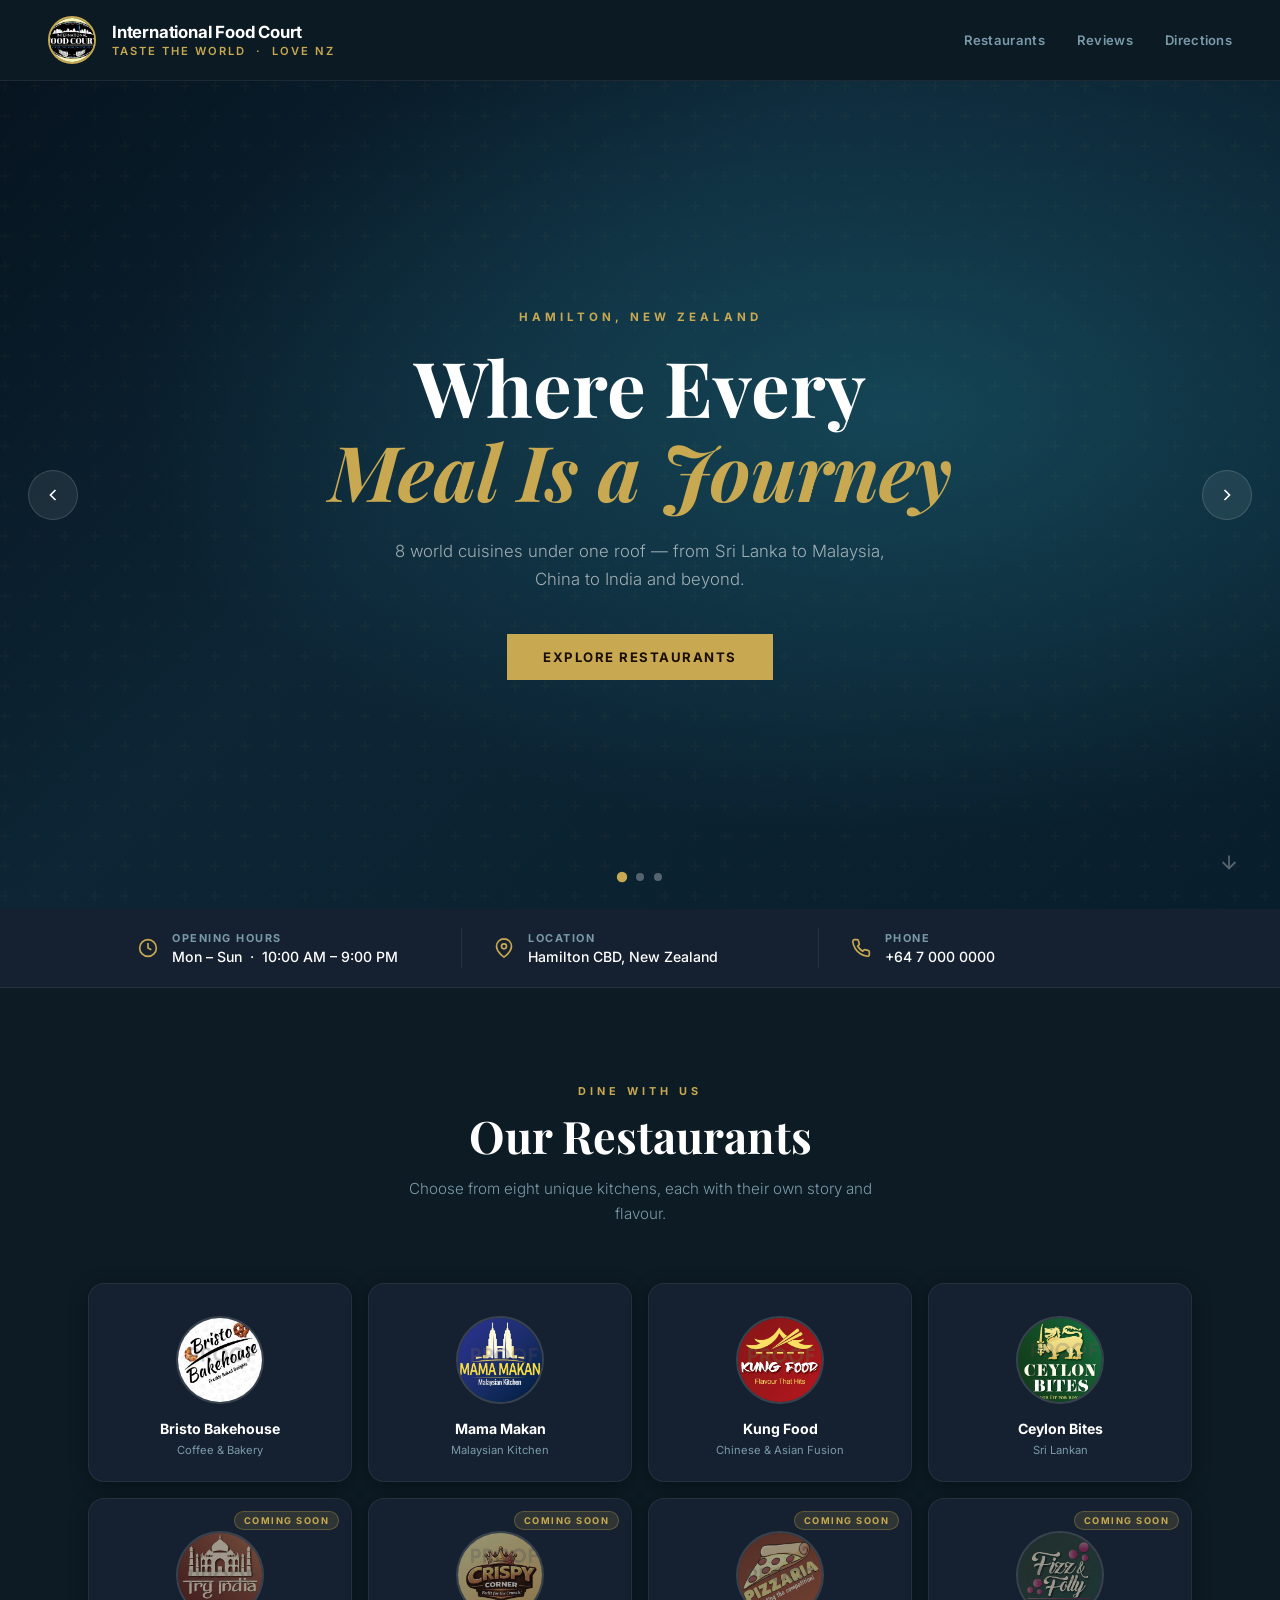
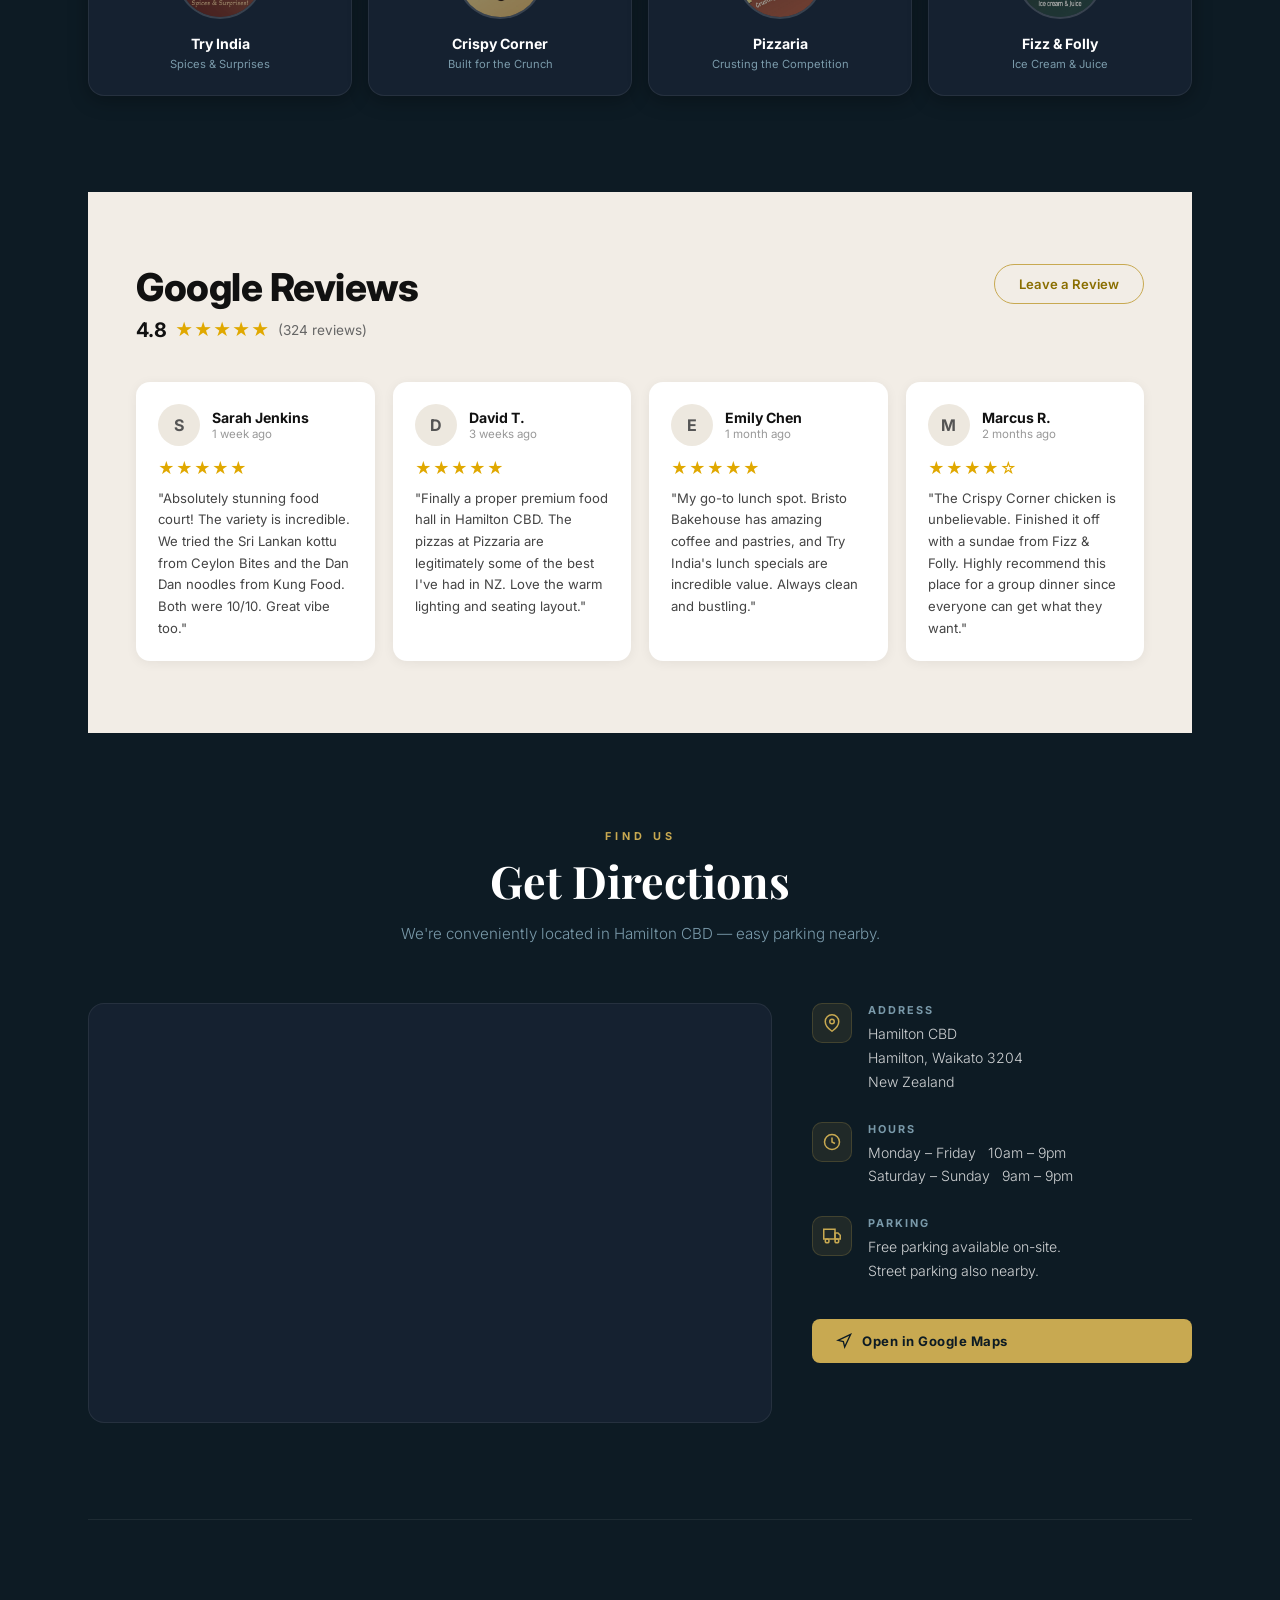
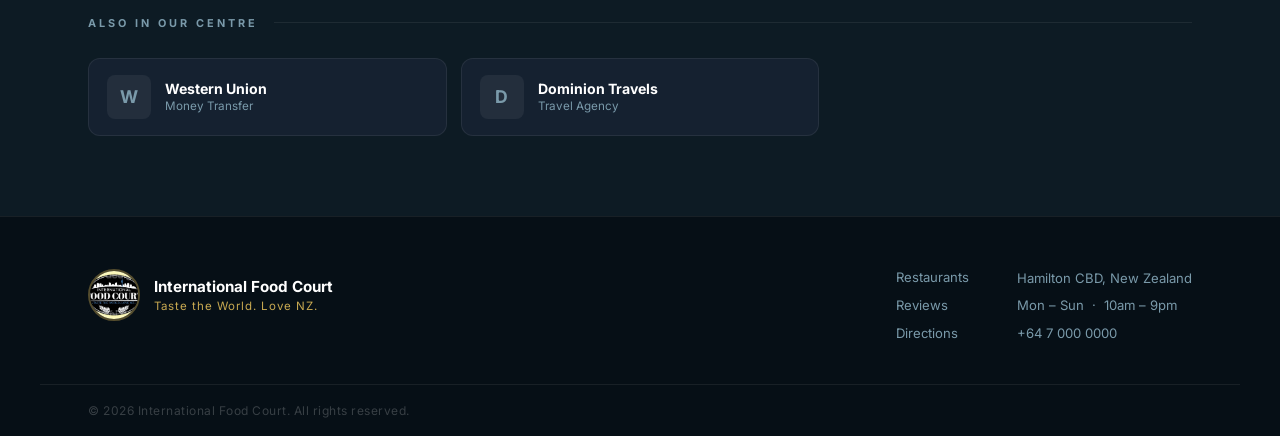
==== index.html @ 517e0e28 "Redesign reviews section to match reference screenshot Light cream background, large bold heading, 4" ====
<!DOCTYPE html>
<html lang="en">
<head>
  <meta charset="UTF-8" />
  <meta name="viewport" content="width=device-width, initial-scale=1.0" />
  <title>International Food Court — Taste the World. Love NZ.</title>
  <link rel="preconnect" href="https://fonts.googleapis.com">
  <link rel="preconnect" href="https://fonts.gstatic.com" crossorigin>
  <link href="https://fonts.googleapis.com/css2?family=Playfair+Display:ital,wght@0,500;0,700;1,500&family=Inter:wght@300;400;500;600;700&display=swap" rel="stylesheet">
  <link rel="stylesheet" href="css/styles.css" />
</head>
<body>

  <!-- ── STICKY NAV ── -->
  <header class="site-header" id="top">
    <div class="header-logo">
      <img src="images/logos/food-court-logo.jpeg" alt="International Food Court"
           onerror="this.style.display='none'">
    </div>
    <div class="header-text">
      <div class="header-title">International Food Court</div>
      <div class="header-tagline">Taste the World &nbsp;·&nbsp; Love NZ</div>
    </div>
    <nav class="header-nav">
      <a href="#restaurants">Restaurants</a>
      <a href="#reviews">Reviews</a>
      <a href="#directions">Directions</a>
    </nav>
  </header>

  <!-- ── HERO SLIDER ── -->
  <section class="hero-slider" id="hero">
    <div class="slides-track" id="slidesTrack">

      <div class="slide slide-1">
        <div class="slide-bg"></div>
        <div class="slide-content">
          <p class="slide-eyebrow">Hamilton, New Zealand</p>
          <h1 class="slide-title">Where Every<br><em>Meal Is a Journey</em></h1>
          <p class="slide-sub">8 world cuisines under one roof — from Sri Lanka to Malaysia, China to India and beyond.</p>
          <a href="#restaurants" class="slide-cta">Explore Restaurants</a>
        </div>
      </div>

      <div class="slide slide-2">
        <div class="slide-bg"></div>
        <div class="slide-content">
          <p class="slide-eyebrow">Freshly Made Daily</p>
          <h1 class="slide-title">Authentic Flavours,<br><em>Crafted with Love</em></h1>
          <p class="slide-sub">Our chefs bring generations of tradition to every dish, every single day.</p>
          <a href="#restaurants" class="slide-cta">See Our Menus</a>
        </div>
      </div>

      <div class="slide slide-3">
        <div class="slide-bg"></div>
        <div class="slide-content">
          <p class="slide-eyebrow">Open 7 Days</p>
          <h1 class="slide-title">Good Food,<br><em>Great Company</em></h1>
          <p class="slide-sub">The perfect spot for lunch, a quick bite, or a full family feast. Come as you are.</p>
          <a href="#directions" class="slide-cta">Find Us</a>
        </div>
      </div>

    </div>

    <!-- Slider Controls -->
    <button class="slider-btn prev" id="prevBtn" aria-label="Previous">
      <svg viewBox="0 0 24 24" fill="none" stroke="currentColor" stroke-width="2"><polyline points="15 18 9 12 15 6"/></svg>
    </button>
    <button class="slider-btn next" id="nextBtn" aria-label="Next">
      <svg viewBox="0 0 24 24" fill="none" stroke="currentColor" stroke-width="2"><polyline points="9 18 15 12 9 6"/></svg>
    </button>

    <!-- Dots -->
    <div class="slider-dots" id="sliderDots">
      <button class="dot active" data-index="0"></button>
      <button class="dot" data-index="1"></button>
      <button class="dot" data-index="2"></button>
    </div>

    <!-- Scroll hint -->
    <div class="hero-scroll-hint">
      <svg viewBox="0 0 24 24" fill="none" stroke="currentColor" stroke-width="2"><path d="M12 5v14M5 12l7 7 7-7"/></svg>
    </div>
  </section>

  <!-- ── INFO BAR ── -->
  <div class="info-bar">
    <div class="info-bar-inner">
      <div class="info-item">
        <svg viewBox="0 0 24 24" fill="none" stroke="currentColor" stroke-width="2"><circle cx="12" cy="12" r="10"/><polyline points="12 6 12 12 16 14"/></svg>
        <div>
          <div class="info-label">Opening Hours</div>
          <div class="info-value">Mon – Sun &nbsp;·&nbsp; 10:00 AM – 9:00 PM</div>
        </div>
      </div>
      <div class="info-divider"></div>
      <div class="info-item">
        <svg viewBox="0 0 24 24" fill="none" stroke="currentColor" stroke-width="2"><path d="M21 10c0 7-9 13-9 13s-9-6-9-13a9 9 0 0118 0z"/><circle cx="12" cy="10" r="3"/></svg>
        <div>
          <div class="info-label">Location</div>
          <div class="info-value">Hamilton CBD, New Zealand</div>
        </div>
      </div>
      <div class="info-divider"></div>
      <div class="info-item">
        <svg viewBox="0 0 24 24" fill="none" stroke="currentColor" stroke-width="2"><path d="M22 16.92v3a2 2 0 01-2.18 2 19.79 19.79 0 01-8.63-3.07 19.5 19.5 0 01-6-6A19.79 19.79 0 012.12 4.18 2 2 0 014.11 2h3a2 2 0 012 1.72c.127.96.361 1.903.7 2.81a2 2 0 01-.45 2.11L8.09 9.91a16 16 0 006 6l1.27-1.27a2 2 0 012.11-.45c.907.339 1.85.573 2.81.7A2 2 0 0122 16.92z"/></svg>
        <div>
          <div class="info-label">Phone</div>
          <div class="info-value">+64 7 000 0000</div>
        </div>
      </div>
    </div>
  </div>

  <!-- ── MAIN CONTENT ── -->
  <main class="main-content">

    <!-- Restaurants -->
    <section id="restaurants" class="section">
      <div class="section-header">
        <div class="section-eyebrow">Dine With Us</div>
        <h2 class="section-title">Our Restaurants</h2>
        <p class="section-sub">Choose from eight unique kitchens, each with their own story and flavour.</p>
      </div>

      <div class="shop-grid">

        <a class="shop-card" href="shops/bristo-bakehouse.html">
          <div class="shop-card-logo">
            <img src="images/logos/bristo-bakehouse.jpeg" alt=""
                 onerror="this.style.display='none';this.nextElementSibling.style.display='flex'">
            <span class="logo-fallback">B</span>
          </div>
          <div class="shop-card-info">
            <div class="shop-name">Bristo Bakehouse</div>
            <div class="shop-cuisine">Coffee &amp; Bakery</div>
          </div>
        </a>

        <a class="shop-card" href="shops/mama-makan.html">
          <div class="shop-card-logo">
            <img src="images/logos/mama-makan.jpeg" alt=""
                 onerror="this.style.display='none';this.nextElementSibling.style.display='flex'">
            <span class="logo-fallback">M</span>
          </div>
          <div class="shop-card-info">
            <div class="shop-name">Mama Makan</div>
            <div class="shop-cuisine">Malaysian Kitchen</div>
          </div>
        </a>

        <a class="shop-card" href="shops/kung-food.html">
          <div class="shop-card-logo">
            <img src="images/logos/kung-food.jpeg" alt=""
                 onerror="this.style.display='none';this.nextElementSibling.style.display='flex'">
            <span class="logo-fallback">K</span>
          </div>
          <div class="shop-card-info">
            <div class="shop-name">Kung Food</div>
            <div class="shop-cuisine">Chinese &amp; Asian Fusion</div>
          </div>
        </a>

        <a class="shop-card" href="shops/ceylon-bites.html">
          <div class="shop-card-logo">
            <img src="images/logos/ceylon-bites.jpeg" alt=""
                 onerror="this.style.display='none';this.nextElementSibling.style.display='flex'">
            <span class="logo-fallback">C</span>
          </div>
          <div class="shop-card-info">
            <div class="shop-name">Ceylon Bites</div>
            <div class="shop-cuisine">Sri Lankan</div>
          </div>
        </a>

        <a class="shop-card coming-soon" href="#">
          <span class="coming-tag">Coming Soon</span>
          <div class="shop-card-logo">
            <img src="images/logos/try-india.jpeg" alt=""
                 onerror="this.style.display='none';this.nextElementSibling.style.display='flex'">
            <span class="logo-fallback">T</span>
          </div>
          <div class="shop-card-info">
            <div class="shop-name">Try India</div>
            <div class="shop-cuisine">Spices &amp; Surprises</div>
          </div>
        </a>

        <a class="shop-card coming-soon" href="#">
          <span class="coming-tag">Coming Soon</span>
          <div class="shop-card-logo">
            <img src="images/logos/crispy-corner.jpeg" alt=""
                 onerror="this.style.display='none';this.nextElementSibling.style.display='flex'">
            <span class="logo-fallback">C</span>
          </div>
          <div class="shop-card-info">
            <div class="shop-name">Crispy Corner</div>
            <div class="shop-cuisine">Built for the Crunch</div>
          </div>
        </a>

        <a class="shop-card coming-soon" href="#">
          <span class="coming-tag">Coming Soon</span>
          <div class="shop-card-logo">
            <img src="images/logos/pizzaria.jpeg" alt=""
                 onerror="this.style.display='none';this.nextElementSibling.style.display='flex'">
            <span class="logo-fallback">P</span>
          </div>
          <div class="shop-card-info">
            <div class="shop-name">Pizzaria</div>
            <div class="shop-cuisine">Crusting the Competition</div>
          </div>
        </a>

        <a class="shop-card coming-soon" href="#">
          <span class="coming-tag">Coming Soon</span>
          <div class="shop-card-logo">
            <img src="images/logos/fizz-folly.jpeg" alt=""
                 onerror="this.style.display='none';this.nextElementSibling.style.display='flex'">
            <span class="logo-fallback">F</span>
          </div>
          <div class="shop-card-info">
            <div class="shop-name">Fizz &amp; Folly</div>
            <div class="shop-cuisine">Ice Cream &amp; Juice</div>
          </div>
        </a>

      </div>
    </section>

    <!-- ── GOOGLE REVIEWS ── -->
    <section id="reviews" class="reviews-section-wrap">
      <div class="reviews-inner">

        <!-- Top row: heading + button -->
        <div class="reviews-top-row">
          <div>
            <h2 class="reviews-heading">Google Reviews</h2>
            <div class="reviews-meta">
              <span class="reviews-score">4.8</span>
              <span class="reviews-stars">★★★★★</span>
              <span class="reviews-count">(324 reviews)</span>
            </div>
          </div>
          <a href="https://g.page/r/review" target="_blank" rel="noopener" class="leave-review-btn">Leave a Review</a>
        </div>

        <!-- Cards grid -->
        <div class="reviews-grid">

          <div class="review-card">
            <div class="review-card-top">
              <div class="review-avatar">S</div>
              <div class="review-person">
                <div class="review-author">Sarah Jenkins</div>
                <div class="review-date">1 week ago</div>
              </div>
            </div>
            <div class="review-stars-row">★★★★★</div>
            <p class="review-text">"Absolutely stunning food court! The variety is incredible. We tried the Sri Lankan kottu from Ceylon Bites and the Dan Dan noodles from Kung Food. Both were 10/10. Great vibe too."</p>
          </div>

          <div class="review-card">
            <div class="review-card-top">
              <div class="review-avatar">D</div>
              <div class="review-person">
                <div class="review-author">David T.</div>
                <div class="review-date">3 weeks ago</div>
              </div>
            </div>
            <div class="review-stars-row">★★★★★</div>
            <p class="review-text">"Finally a proper premium food hall in Hamilton CBD. The pizzas at Pizzaria are legitimately some of the best I've had in NZ. Love the warm lighting and seating layout."</p>
          </div>

          <div class="review-card">
            <div class="review-card-top">
              <div class="review-avatar">E</div>
              <div class="review-person">
                <div class="review-author">Emily Chen</div>
                <div class="review-date">1 month ago</div>
              </div>
            </div>
            <div class="review-stars-row">★★★★★</div>
            <p class="review-text">"My go-to lunch spot. Bristo Bakehouse has amazing coffee and pastries, and Try India's lunch specials are incredible value. Always clean and bustling."</p>
          </div>

          <div class="review-card">
            <div class="review-card-top">
              <div class="review-avatar">M</div>
              <div class="review-person">
                <div class="review-author">Marcus R.</div>
                <div class="review-date">2 months ago</div>
              </div>
            </div>
            <div class="review-stars-row">★★★★☆</div>
            <p class="review-text">"The Crispy Corner chicken is unbelievable. Finished it off with a sundae from Fizz &amp; Folly. Highly recommend this place for a group dinner since everyone can get what they want."</p>
          </div>

        </div>
      </div>
    </section>

    <!-- ── DIRECTIONS / MAP ── -->
    <section id="directions" class="section directions-section">
      <div class="section-header">
        <div class="section-eyebrow">Find Us</div>
        <h2 class="section-title">Get Directions</h2>
        <p class="section-sub">We're conveniently located in Hamilton CBD — easy parking nearby.</p>
      </div>

      <div class="directions-grid">
        <div class="map-embed">
          <iframe
            src="https://www.google.com/maps/embed?pb=!1m18!1m12!1m3!1d3151.835434509374!2d175.28037931531627!3d-37.78703297975727!2m3!1f0!2f0!3f0!3m2!1i1024!2i768!4f13.1!3m3!1m2!1s0x6d6d17a29e25c6ed%3A0x500ef6143a2b6b0!2sHamilton%20Central%2C%20Hamilton%2C%20New%20Zealand!5e0!3m2!1sen!2snz!4v1680000000000!5m2!1sen!2snz"
            width="100%" height="100%" style="border:0;" allowfullscreen="" loading="lazy"
            referrerpolicy="no-referrer-when-downgrade" title="Google Maps — International Food Court">
          </iframe>
        </div>

        <div class="directions-info">
          <div class="dir-block">
            <div class="dir-icon">
              <svg viewBox="0 0 24 24" fill="none" stroke="currentColor" stroke-width="2"><path d="M21 10c0 7-9 13-9 13s-9-6-9-13a9 9 0 0118 0z"/><circle cx="12" cy="10" r="3"/></svg>
            </div>
            <div>
              <div class="dir-label">Address</div>
              <div class="dir-value">Hamilton CBD<br>Hamilton, Waikato 3204<br>New Zealand</div>
            </div>
          </div>

          <div class="dir-block">
            <div class="dir-icon">
              <svg viewBox="0 0 24 24" fill="none" stroke="currentColor" stroke-width="2"><circle cx="12" cy="12" r="10"/><polyline points="12 6 12 12 16 14"/></svg>
            </div>
            <div>
              <div class="dir-label">Hours</div>
              <div class="dir-value">Monday – Friday &nbsp; 10am – 9pm<br>Saturday – Sunday &nbsp; 9am – 9pm</div>
            </div>
          </div>

          <div class="dir-block">
            <div class="dir-icon">
              <svg viewBox="0 0 24 24" fill="none" stroke="currentColor" stroke-width="2"><rect x="1" y="3" width="15" height="13"/><polygon points="16 8 20 8 23 11 23 16 16 16 16 8"/><circle cx="5.5" cy="18.5" r="2.5"/><circle cx="18.5" cy="18.5" r="2.5"/></svg>
            </div>
            <div>
              <div class="dir-label">Parking</div>
              <div class="dir-value">Free parking available on-site.<br>Street parking also nearby.</div>
            </div>
          </div>

          <a href="https://maps.google.com/?q=Hamilton+CBD+New+Zealand" target="_blank" rel="noopener" class="get-directions-btn">
            <svg viewBox="0 0 24 24" fill="none" stroke="currentColor" stroke-width="2"><polygon points="3 11 22 2 13 21 11 13 3 11"/></svg>
            Open in Google Maps
          </a>
        </div>
      </div>
    </section>

    <!-- Services -->
    <section class="section services-section">
      <div class="section-label">
        <h2>Also In Our Centre</h2>
        <div class="section-label-line"></div>
      </div>
      <div class="services-grid">
        <a class="service-card" href="#">
          <div class="service-logo">
            <img src="images/logos/western-union.jpeg" alt=""
                 onerror="this.style.display='none';this.nextElementSibling.style.display='flex'">
            <span class="logo-fallback">W</span>
          </div>
          <div class="service-info">
            <div class="service-name">Western Union</div>
            <div class="service-type">Money Transfer</div>
          </div>
        </a>
        <a class="service-card" href="#">
          <div class="service-logo">
            <img src="images/logos/dominion-travels.jpeg" alt=""
                 onerror="this.style.display='none';this.nextElementSibling.style.display='flex'">
            <span class="logo-fallback">D</span>
          </div>
          <div class="service-info">
            <div class="service-name">Dominion Travels</div>
            <div class="service-type">Travel Agency</div>
          </div>
        </a>
      </div>
    </section>

  </main>

  <!-- ── FOOTER ── -->
  <footer class="site-footer">
    <div class="footer-inner">
      <div class="footer-brand">
        <div class="footer-logo">
          <img src="images/logos/food-court-logo.jpeg" alt="" onerror="this.style.display='none'">
        </div>
        <div>
          <div class="footer-name">International Food Court</div>
          <div class="footer-tag">Taste the World. Love NZ.</div>
        </div>
      </div>
      <div class="footer-links">
        <a href="#restaurants">Restaurants</a>
        <a href="#reviews">Reviews</a>
        <a href="#directions">Directions</a>
      </div>
      <div class="footer-contact">
        <div>Hamilton CBD, New Zealand</div>
        <div>Mon – Sun &nbsp;·&nbsp; 10am – 9pm</div>
        <div>+64 7 000 0000</div>
      </div>
    </div>
    <div class="footer-bottom">
      <p>&copy; 2026 International Food Court. All rights reserved.</p>
    </div>
  </footer>

  <script>
    // ── Hero Slider ──
    const track = document.getElementById('slidesTrack');
    const dots  = document.querySelectorAll('.dot');
    let current = 0;
    const total = 3;
    let autoTimer;

    function goTo(n) {
      current = (n + total) % total;
      track.style.transform = `translateX(-${current * 100}%)`;
      dots.forEach((d, i) => d.classList.toggle('active', i === current));
    }

    document.getElementById('nextBtn').addEventListener('click', () => { goTo(current + 1); resetAuto(); });
    document.getElementById('prevBtn').addEventListener('click', () => { goTo(current - 1); resetAuto(); });
    dots.forEach(d => d.addEventListener('click', () => { goTo(+d.dataset.index); resetAuto(); }));

    function resetAuto() { clearInterval(autoTimer); autoTimer = setInterval(() => goTo(current + 1), 5500); }
    resetAuto();

    // ── Smooth scroll for nav links ──
    document.querySelectorAll('a[href^="#"]').forEach(a => {
      a.addEventListener('click', e => {
        const target = document.querySelector(a.getAttribute('href'));
        if (target) { e.preventDefault(); target.scrollIntoView({ behavior: 'smooth', block: 'start' }); }
      });
    });
  </script>

</body>
</html>
---- css/styles.css ----
/* ── Reset & Base ─────────────────────────────────── */
*, *::before, *::after { box-sizing: border-box; margin: 0; padding: 0; }

:root {
  --brand:    #1a5c6e;
  --brand-dk: #0e3340;
  --accent:   #c8a951;
  --bg:       #0d1b24;
  --card-bg:  #152130;
  --card-hover: #1e2f40;
  --text:     #ffffff;
  --muted:    #7a9aaa;
  --border:   rgba(255,255,255,0.07);
  --section-pad: 96px 48px;
}

body {
  font-family: 'Inter', 'Segoe UI', sans-serif;
  background: var(--bg);
  color: var(--text);
  min-height: 100vh;
  display: flex;
  flex-direction: column;
  overflow-x: hidden;
}

a { text-decoration: none; color: inherit; }
img { display: block; max-width: 100%; }

/* ── Sticky Header ─────────────────────────────────── */
.site-header {
  padding: 16px 48px;
  display: flex;
  align-items: center;
  gap: 16px;
  background: rgba(13, 27, 36, 0.92);
  backdrop-filter: blur(16px);
  -webkit-backdrop-filter: blur(16px);
  border-bottom: 1px solid var(--border);
  position: sticky;
  top: 0;
  z-index: 200;
}

.header-logo {
  width: 48px; height: 48px;
  border-radius: 50%;
  overflow: hidden;
  border: 2px solid var(--accent);
  flex-shrink: 0;
}
.header-logo img { width: 100%; height: 100%; object-fit: cover; }

.header-title {
  font-size: 1.05rem;
  font-weight: 700;
  color: #fff;
  letter-spacing: -0.2px;
}
.header-tagline {
  font-size: 0.7rem;
  color: var(--accent);
  letter-spacing: 2px;
  text-transform: uppercase;
  font-weight: 600;
  margin-top: 2px;
}

.header-nav {
  margin-left: auto;
  display: flex;
  gap: 32px;
}
.header-nav a {
  font-size: 0.82rem;
  font-weight: 600;
  color: var(--muted);
  letter-spacing: 0.3px;
  transition: color 0.2s;
}
.header-nav a:hover { color: #fff; }

/* ── Hero Slider ───────────────────────────────────── */
.hero-slider {
  position: relative;
  height: 92vh;
  min-height: 560px;
  overflow: hidden;
}

.slides-track {
  display: flex;
  height: 100%;
  transition: transform 0.75s cubic-bezier(0.77, 0, 0.175, 1);
  will-change: transform;
}

.slide {
  min-width: 100%;
  height: 100%;
  position: relative;
  display: flex;
  align-items: center;
  justify-content: center;
  overflow: hidden;
}

/* Slide backgrounds */
.slide-1 .slide-bg {
  position: absolute; inset: 0;
  background:
    radial-gradient(ellipse at 70% 40%, rgba(26,92,110,0.6) 0%, transparent 60%),
    linear-gradient(135deg, #061420 0%, #0d2535 40%, #091e2c 100%);
}
.slide-1 .slide-bg::after {
  content: '';
  position: absolute; inset: 0;
  background: url("data:image/svg+xml,%3Csvg width='60' height='60' viewBox='0 0 60 60' xmlns='http://www.w3.org/2000/svg'%3E%3Cg fill='none' fill-rule='evenodd'%3E%3Cg fill='%23c8a951' fill-opacity='0.03'%3E%3Cpath d='M36 34v-4h-2v4h-4v2h4v4h2v-4h4v-2h-4zm0-30V0h-2v4h-4v2h4v4h2V6h4V4h-4zM6 34v-4H4v4H0v2h4v4h2v-4h4v-2H6zM6 4V0H4v4H0v2h4v4h2V6h4V4H6z'/%3E%3C/g%3E%3C/g%3E%3C/svg%3E");
}

.slide-2 .slide-bg {
  position: absolute; inset: 0;
  background:
    radial-gradient(ellipse at 30% 60%, rgba(200,169,81,0.18) 0%, transparent 55%),
    radial-gradient(ellipse at 80% 20%, rgba(26,92,110,0.4) 0%, transparent 50%),
    linear-gradient(135deg, #0a1c10 0%, #0d2a1a 50%, #091e28 100%);
}

.slide-3 .slide-bg {
  position: absolute; inset: 0;
  background:
    radial-gradient(ellipse at 50% 80%, rgba(200,169,81,0.12) 0%, transparent 60%),
    linear-gradient(160deg, #1a0a00 0%, #2a1200 40%, #0d1b24 100%);
}

.slide-content {
  position: relative;
  z-index: 2;
  text-align: center;
  max-width: 780px;
  padding: 0 32px;
}

.slide-eyebrow {
  font-size: 0.72rem;
  font-weight: 700;
  letter-spacing: 4px;
  text-transform: uppercase;
  color: var(--accent);
  margin-bottom: 20px;
  opacity: 0;
  animation: fadeUp 0.8s 0.3s forwards;
}

.slide-title {
  font-family: 'Playfair Display', serif;
  font-size: clamp(2.6rem, 6vw, 5.2rem);
  font-weight: 700;
  color: #fff;
  line-height: 1.1;
  margin-bottom: 24px;
  opacity: 0;
  animation: fadeUp 0.8s 0.5s forwards;
}
.slide-title em {
  font-style: italic;
  color: var(--accent);
}

.slide-sub {
  font-size: 1.05rem;
  color: rgba(255,255,255,0.6);
  font-weight: 300;
  line-height: 1.7;
  max-width: 520px;
  margin: 0 auto 40px;
  opacity: 0;
  animation: fadeUp 0.8s 0.7s forwards;
}

.slide-cta {
  display: inline-flex;
  align-items: center;
  gap: 10px;
  background: var(--accent);
  color: #1a0e00;
  padding: 15px 36px;
  font-size: 0.82rem;
  font-weight: 700;
  letter-spacing: 1.5px;
  text-transform: uppercase;
  transition: background 0.2s, transform 0.2s;
  opacity: 0;
  animation: fadeUp 0.8s 0.9s forwards;
}
.slide-cta:hover { background: #d9bc67; transform: translateY(-2px); }

@keyframes fadeUp {
  from { opacity: 0; transform: translateY(22px); }
  to   { opacity: 1; transform: translateY(0); }
}

/* Slider buttons */
.slider-btn {
  position: absolute;
  top: 50%; transform: translateY(-50%);
  z-index: 10;
  background: rgba(255,255,255,0.08);
  border: 1px solid rgba(255,255,255,0.15);
  color: #fff;
  width: 50px; height: 50px;
  border-radius: 50%;
  cursor: pointer;
  display: flex; align-items: center; justify-content: center;
  backdrop-filter: blur(8px);
  transition: background 0.2s;
}
.slider-btn:hover { background: rgba(255,255,255,0.18); }
.slider-btn svg { width: 20px; height: 20px; }
.slider-btn.prev { left: 28px; }
.slider-btn.next { right: 28px; }

/* Dots */
.slider-dots {
  position: absolute;
  bottom: 28px; left: 50%;
  transform: translateX(-50%);
  display: flex; gap: 10px;
  z-index: 10;
}
.dot {
  width: 8px; height: 8px;
  border-radius: 50%;
  background: rgba(255,255,255,0.3);
  border: none; cursor: pointer;
  transition: background 0.2s, transform 0.2s;
  padding: 0;
}
.dot.active { background: var(--accent); transform: scale(1.3); }

/* Scroll hint */
.hero-scroll-hint {
  position: absolute;
  bottom: 32px; right: 40px;
  color: rgba(255,255,255,0.3);
  animation: bounce 2.5s ease-in-out infinite;
}
.hero-scroll-hint svg { width: 22px; height: 22px; }
@keyframes bounce {
  0%,100% { transform: translateY(0); }
  50%      { transform: translateY(8px); }
}

/* ── Info Bar ──────────────────────────────────────── */
.info-bar {
  background: var(--card-bg);
  border-bottom: 1px solid var(--border);
}
.info-bar-inner {
  max-width: 1100px;
  margin: 0 auto;
  padding: 0 48px;
  display: flex;
  align-items: center;
  gap: 0;
}
.info-item {
  display: flex;
  align-items: center;
  gap: 14px;
  padding: 22px 0;
  flex: 1;
}
.info-item svg { width: 20px; height: 20px; color: var(--accent); flex-shrink: 0; }
.info-label { font-size: 0.68rem; font-weight: 700; letter-spacing: 1.5px; text-transform: uppercase; color: var(--muted); margin-bottom: 3px; }
.info-value { font-size: 0.88rem; font-weight: 500; color: #fff; }
.info-divider { width: 1px; height: 40px; background: var(--border); margin: 0 32px; flex-shrink: 0; }

/* ── Main Content ──────────────────────────────────── */
.main-content {
  flex: 1;
  max-width: 1200px;
  margin: 0 auto;
  width: 100%;
  padding: 0 48px;
}

/* ── Section shared ────────────────────────────────── */
.section { padding: 96px 0; }
.section + .section { border-top: 1px solid var(--border); }

.section-header {
  text-align: center;
  margin-bottom: 56px;
}
.section-eyebrow {
  font-size: 0.68rem;
  font-weight: 700;
  letter-spacing: 4px;
  text-transform: uppercase;
  color: var(--accent);
  margin-bottom: 12px;
}
.section-title {
  font-family: 'Playfair Display', serif;
  font-size: clamp(1.8rem, 3.5vw, 2.8rem);
  font-weight: 700;
  color: #fff;
  line-height: 1.15;
  margin-bottom: 14px;
}
.section-sub {
  font-size: 0.95rem;
  color: var(--muted);
  font-weight: 300;
  max-width: 480px;
  margin: 0 auto;
  line-height: 1.7;
}

.section-label {
  display: flex;
  align-items: center;
  gap: 16px;
  margin-bottom: 28px;
}
.section-label h2 {
  font-size: 0.68rem;
  font-weight: 700;
  letter-spacing: 3px;
  text-transform: uppercase;
  color: var(--muted);
  white-space: nowrap;
}
.section-label-line {
  flex: 1;
  height: 1px;
  background: var(--border);
}

/* ── Shop Grid ─────────────────────────────────────── */
.shop-grid {
  display: grid;
  grid-template-columns: repeat(4, 1fr);
  gap: 16px;
}

.shop-card {
  position: relative;
  border-radius: 16px;
  display: flex;
  flex-direction: column;
  align-items: center;
  justify-content: center;
  padding: 32px 16px 24px;
  background: var(--card-bg);
  border: 1px solid var(--border);
  cursor: pointer;
  transition: transform 0.25s ease, box-shadow 0.25s ease, background 0.25s ease;
  box-shadow: 0 4px 20px rgba(0,0,0,0.3);
  text-align: center;
  gap: 16px;
  overflow: hidden;
}
.shop-card::before {
  content: '';
  position: absolute;
  top: 0; left: 0; right: 0;
  height: 2px;
  background: linear-gradient(90deg, var(--brand), var(--accent));
  opacity: 0;
  transition: opacity 0.25s;
}
.shop-card:hover { transform: translateY(-6px); box-shadow: 0 20px 48px rgba(0,0,0,0.5); background: var(--card-hover); }
.shop-card:hover::before { opacity: 1; }

.shop-card-logo {
  width: 88px; height: 88px;
  border-radius: 50%;
  overflow: hidden;
  background: rgba(255,255,255,0.06);
  display: flex; align-items: center; justify-content: center;
  border: 2px solid rgba(255,255,255,0.1);
  flex-shrink: 0;
  transition: transform 0.25s ease;
}
.shop-card:hover .shop-card-logo { transform: scale(1.07); }
.shop-card-logo img { width: 100%; height: 100%; object-fit: cover; }
.logo-fallback { display: none; font-size: 2.2rem; font-weight: 700; color: rgba(255,255,255,0.2); }

.shop-card-overlay { display: none; }

.shop-card-info { display: flex; flex-direction: column; align-items: center; gap: 4px; }
.shop-name { font-size: 0.88rem; font-weight: 700; color: #fff; line-height: 1.3; }
.shop-cuisine { font-size: 0.7rem; color: var(--muted); font-weight: 400; }

.shop-card.coming-soon { cursor: default; }
.shop-card.coming-soon:hover { transform: none; box-shadow: 0 4px 20px rgba(0,0,0,0.3); background: var(--card-bg); }
.shop-card.coming-soon:hover::before { opacity: 0; }
.shop-card.coming-soon .shop-card-logo img { filter: grayscale(50%) brightness(0.65); }

.coming-tag {
  position: absolute;
  top: 12px; right: 12px;
  font-size: 0.58rem;
  font-weight: 700;
  letter-spacing: 1.5px;
  text-transform: uppercase;
  background: rgba(200,169,81,0.15);
  color: var(--accent);
  border: 1px solid rgba(200,169,81,0.3);
  padding: 3px 9px;
  border-radius: 20px;
}

/* ── Reviews ───────────────────────────────────────── */
.reviews-section-wrap {
  background: #f2ede6;
  width: 100%;
}
.reviews-inner {
  max-width: 1200px;
  margin: 0 auto;
  padding: 72px 48px;
}

.reviews-top-row {
  display: flex;
  align-items: flex-start;
  justify-content: space-between;
  margin-bottom: 40px;
}

.reviews-heading {
  font-family: 'Inter', sans-serif;
  font-size: clamp(1.8rem, 3vw, 2.4rem);
  font-weight: 800;
  color: #111;
  margin-bottom: 8px;
  letter-spacing: -0.5px;
}

.reviews-meta {
  display: flex;
  align-items: center;
  gap: 8px;
}
.reviews-meta .reviews-score {
  font-size: 1.25rem;
  font-weight: 700;
  color: #111;
}
.reviews-meta .reviews-stars {
  color: #e0a800;
  font-size: 1.1rem;
  letter-spacing: 1px;
}
.reviews-meta .reviews-count {
  font-size: 0.85rem;
  color: #666;
}

.leave-review-btn {
  display: inline-block;
  padding: 11px 24px;
  border: 1.5px solid #c8a951;
  border-radius: 50px;
  font-size: 0.82rem;
  font-weight: 600;
  color: #8a6e00;
  background: transparent;
  transition: background 0.2s, color 0.2s;
  white-space: nowrap;
  flex-shrink: 0;
}
.leave-review-btn:hover { background: #c8a951; color: #fff; }

.reviews-grid {
  display: grid;
  grid-template-columns: repeat(4, 1fr);
  gap: 18px;
}

.review-card {
  background: #fff;
  border-radius: 14px;
  padding: 22px;
  box-shadow: 0 2px 12px rgba(0,0,0,0.06);
}

.review-card-top {
  display: flex;
  align-items: center;
  gap: 12px;
  margin-bottom: 12px;
}

.review-avatar {
  width: 42px; height: 42px;
  border-radius: 50%;
  background: #ede8df;
  display: flex; align-items: center; justify-content: center;
  font-size: 1rem;
  font-weight: 700;
  color: #555;
  flex-shrink: 0;
}

.review-person {}
.review-author { font-size: 0.88rem; font-weight: 700; color: #111; }
.review-date { font-size: 0.72rem; color: #999; margin-top: 1px; }

.review-stars-row {
  color: #e0a800;
  font-size: 1rem;
  letter-spacing: 1px;
  margin-bottom: 10px;
}

.review-text {
  font-size: 0.82rem;
  color: #444;
  line-height: 1.65;
  font-weight: 400;
}

/* ── Directions ────────────────────────────────────── */
.directions-grid {
  display: grid;
  grid-template-columns: 1fr 380px;
  gap: 40px;
  align-items: start;
}

.map-embed {
  border-radius: 16px;
  overflow: hidden;
  height: 420px;
  border: 1px solid var(--border);
  background: var(--card-bg);
}

.directions-info {
  display: flex;
  flex-direction: column;
  gap: 28px;
}

.dir-block {
  display: flex;
  gap: 16px;
  align-items: flex-start;
}
.dir-icon {
  width: 40px; height: 40px;
  border-radius: 10px;
  background: rgba(200,169,81,0.1);
  border: 1px solid rgba(200,169,81,0.2);
  display: flex; align-items: center; justify-content: center;
  flex-shrink: 0;
}
.dir-icon svg { width: 18px; height: 18px; color: var(--accent); }
.dir-label { font-size: 0.68rem; font-weight: 700; letter-spacing: 2px; text-transform: uppercase; color: var(--muted); margin-bottom: 5px; }
.dir-value { font-size: 0.88rem; color: rgba(255,255,255,0.8); line-height: 1.7; font-weight: 300; }

.get-directions-btn {
  display: flex;
  align-items: center;
  gap: 10px;
  background: var(--accent);
  color: #0d1b24;
  padding: 14px 24px;
  border-radius: 8px;
  font-size: 0.82rem;
  font-weight: 700;
  letter-spacing: 0.5px;
  transition: background 0.2s, transform 0.18s;
  margin-top: 8px;
}
.get-directions-btn:hover { background: #d9bc67; transform: translateY(-2px); }
.get-directions-btn svg { width: 16px; height: 16px; }

/* ── Services ──────────────────────────────────────── */
.services-section { padding-bottom: 80px; }
.services-grid {
  display: grid;
  grid-template-columns: repeat(3, 1fr);
  gap: 14px;
}
.service-card {
  display: flex;
  align-items: center;
  gap: 14px;
  background: var(--card-bg);
  border-radius: 12px;
  padding: 16px 18px;
  border: 1px solid var(--border);
  transition: background 0.2s, transform 0.2s;
}
.service-card:hover { background: var(--card-hover); transform: translateY(-2px); }
.service-logo {
  width: 44px; height: 44px;
  border-radius: 8px;
  overflow: hidden;
  background: rgba(255,255,255,0.06);
  display: flex; align-items: center; justify-content: center;
  flex-shrink: 0;
}
.service-logo img { width: 100%; height: 100%; object-fit: contain; }
.service-logo .logo-fallback { display: flex; font-size: 1.1rem; color: var(--muted); }
.service-name { font-size: 0.88rem; font-weight: 700; color: #fff; }
.service-type { font-size: 0.73rem; color: var(--muted); margin-top: 2px; }

/* ── Footer ────────────────────────────────────────── */
.site-footer {
  background: #060f16;
  border-top: 1px solid var(--border);
}
.footer-inner {
  max-width: 1200px;
  margin: 0 auto;
  padding: 52px 48px 40px;
  display: grid;
  grid-template-columns: 1fr auto auto;
  gap: 48px;
  align-items: start;
}
.footer-brand {
  display: flex;
  align-items: center;
  gap: 14px;
}
.footer-logo {
  width: 52px; height: 52px;
  border-radius: 50%;
  overflow: hidden;
  border: 2px solid rgba(200,169,81,0.4);
  flex-shrink: 0;
}
.footer-logo img { width: 100%; height: 100%; object-fit: cover; }
.footer-name { font-size: 0.95rem; font-weight: 700; color: #fff; }
.footer-tag { font-size: 0.72rem; color: var(--accent); margin-top: 3px; letter-spacing: 1px; }

.footer-links {
  display: flex;
  flex-direction: column;
  gap: 12px;
}
.footer-links a { font-size: 0.82rem; color: var(--muted); transition: color 0.2s; }
.footer-links a:hover { color: #fff; }

.footer-contact {
  display: flex;
  flex-direction: column;
  gap: 8px;
  font-size: 0.82rem;
  color: var(--muted);
  line-height: 1.5;
}

.footer-bottom {
  max-width: 1200px;
  margin: 0 auto;
  padding: 18px 48px;
  border-top: 1px solid var(--border);
  font-size: 0.75rem;
  color: rgba(255,255,255,0.2);
  letter-spacing: 0.5px;
}

/* ── Responsive ─────────────────────────────────────── */
@media (max-width: 1024px) {
  .directions-grid { grid-template-columns: 1fr; }
  .map-embed { height: 340px; }
  .footer-inner { grid-template-columns: 1fr 1fr; gap: 32px; }
}

@media (max-width: 960px) {
  .reviews-grid { grid-template-columns: repeat(2, 1fr); }
}

@media (max-width: 840px) {
  :root { --section-pad: 64px 28px; }
  .site-header { padding: 14px 24px; }
  .info-bar-inner { padding: 0 24px; flex-direction: column; gap: 0; }
  .info-item { padding: 16px 0; width: 100%; }
  .info-divider { width: 100%; height: 1px; margin: 0; }
  .main-content { padding: 0 24px; }
  .shop-grid { grid-template-columns: repeat(2, 1fr); gap: 12px; }
  .section { padding: 64px 0; }
  .header-nav { display: none; }
  .reviews-inner { padding: 48px 24px; }
  .reviews-grid { grid-template-columns: 1fr; }
  .services-grid { grid-template-columns: 1fr; }
  .footer-inner { grid-template-columns: 1fr; gap: 28px; padding: 40px 24px 32px; }
  .footer-bottom { padding: 16px 24px; }
}

@media (max-width: 520px) {
  .hero-slider { height: 100svh; }
  .slide-title { font-size: 2.2rem; }
  .slider-btn.prev { left: 12px; }
  .slider-btn.next { right: 12px; }
  .shop-card-logo { width: 72px; height: 72px; }
  .main-content { padding: 0 16px; }
}
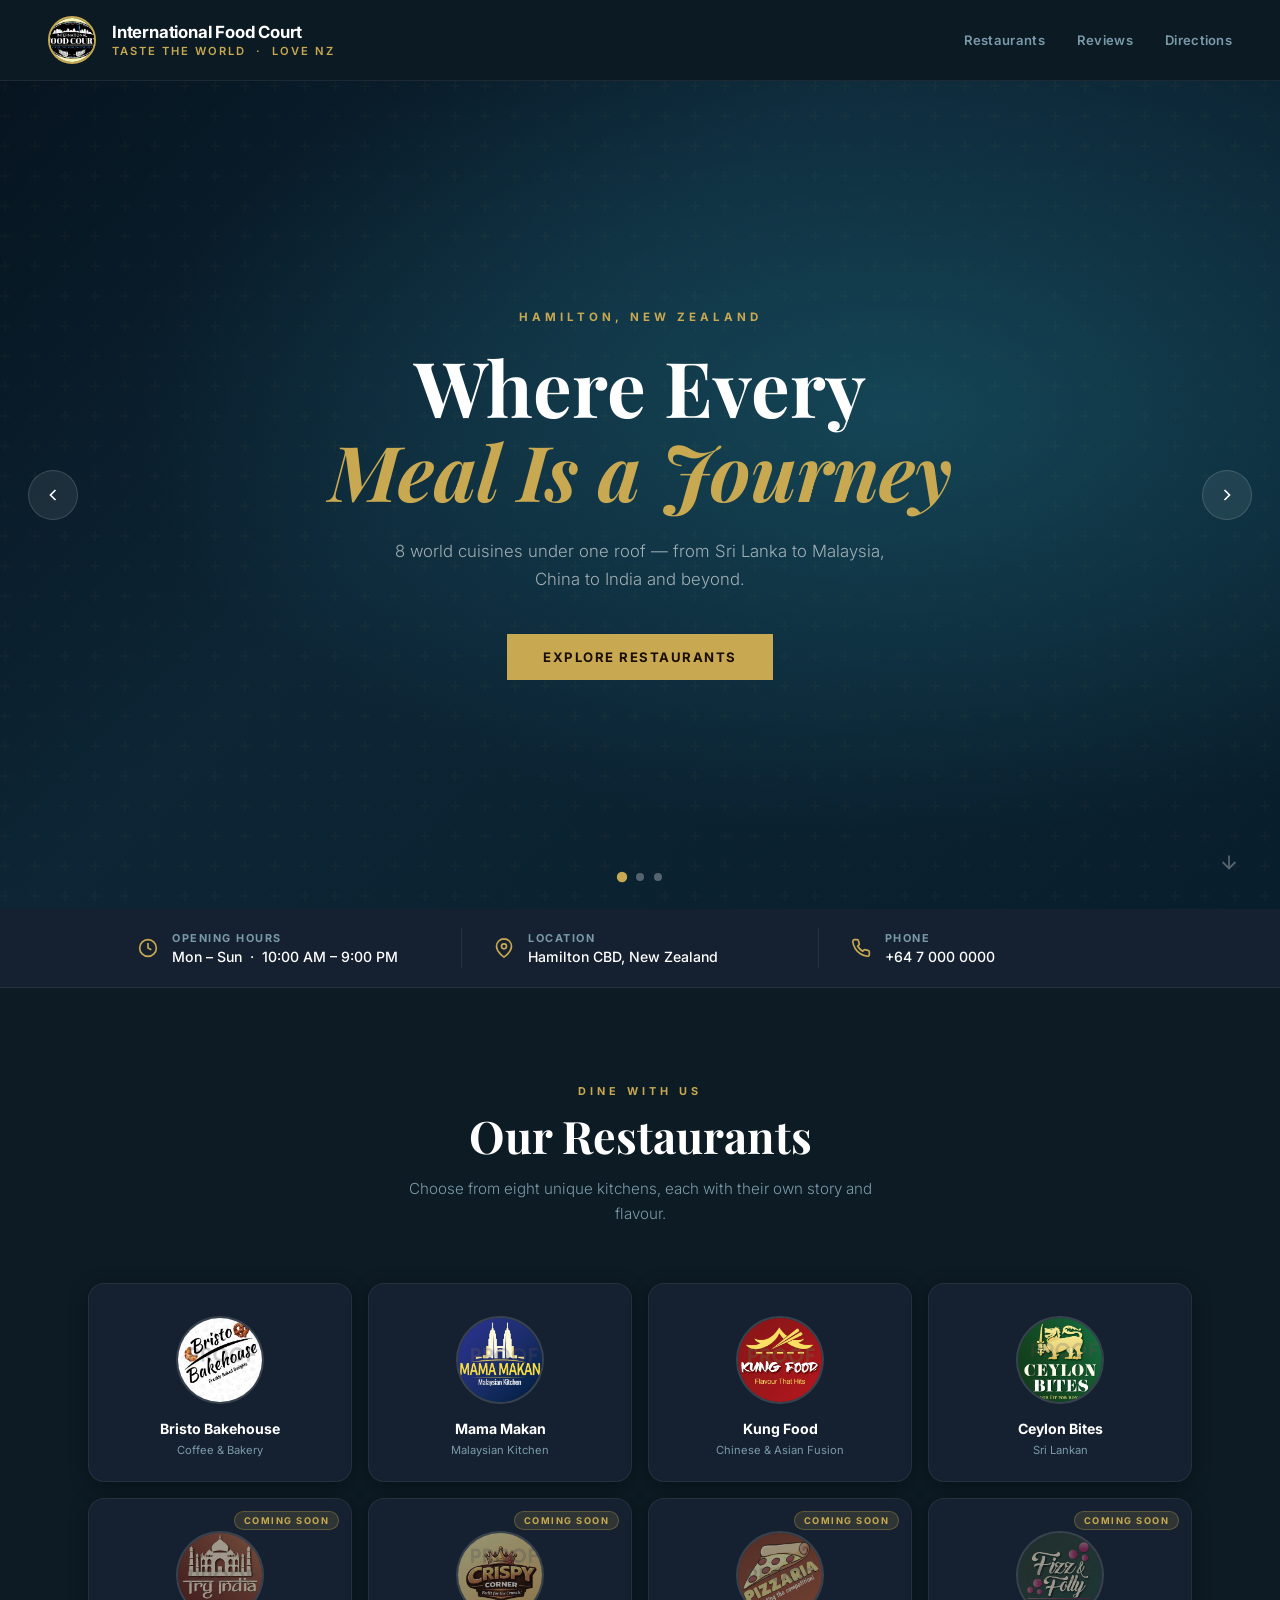
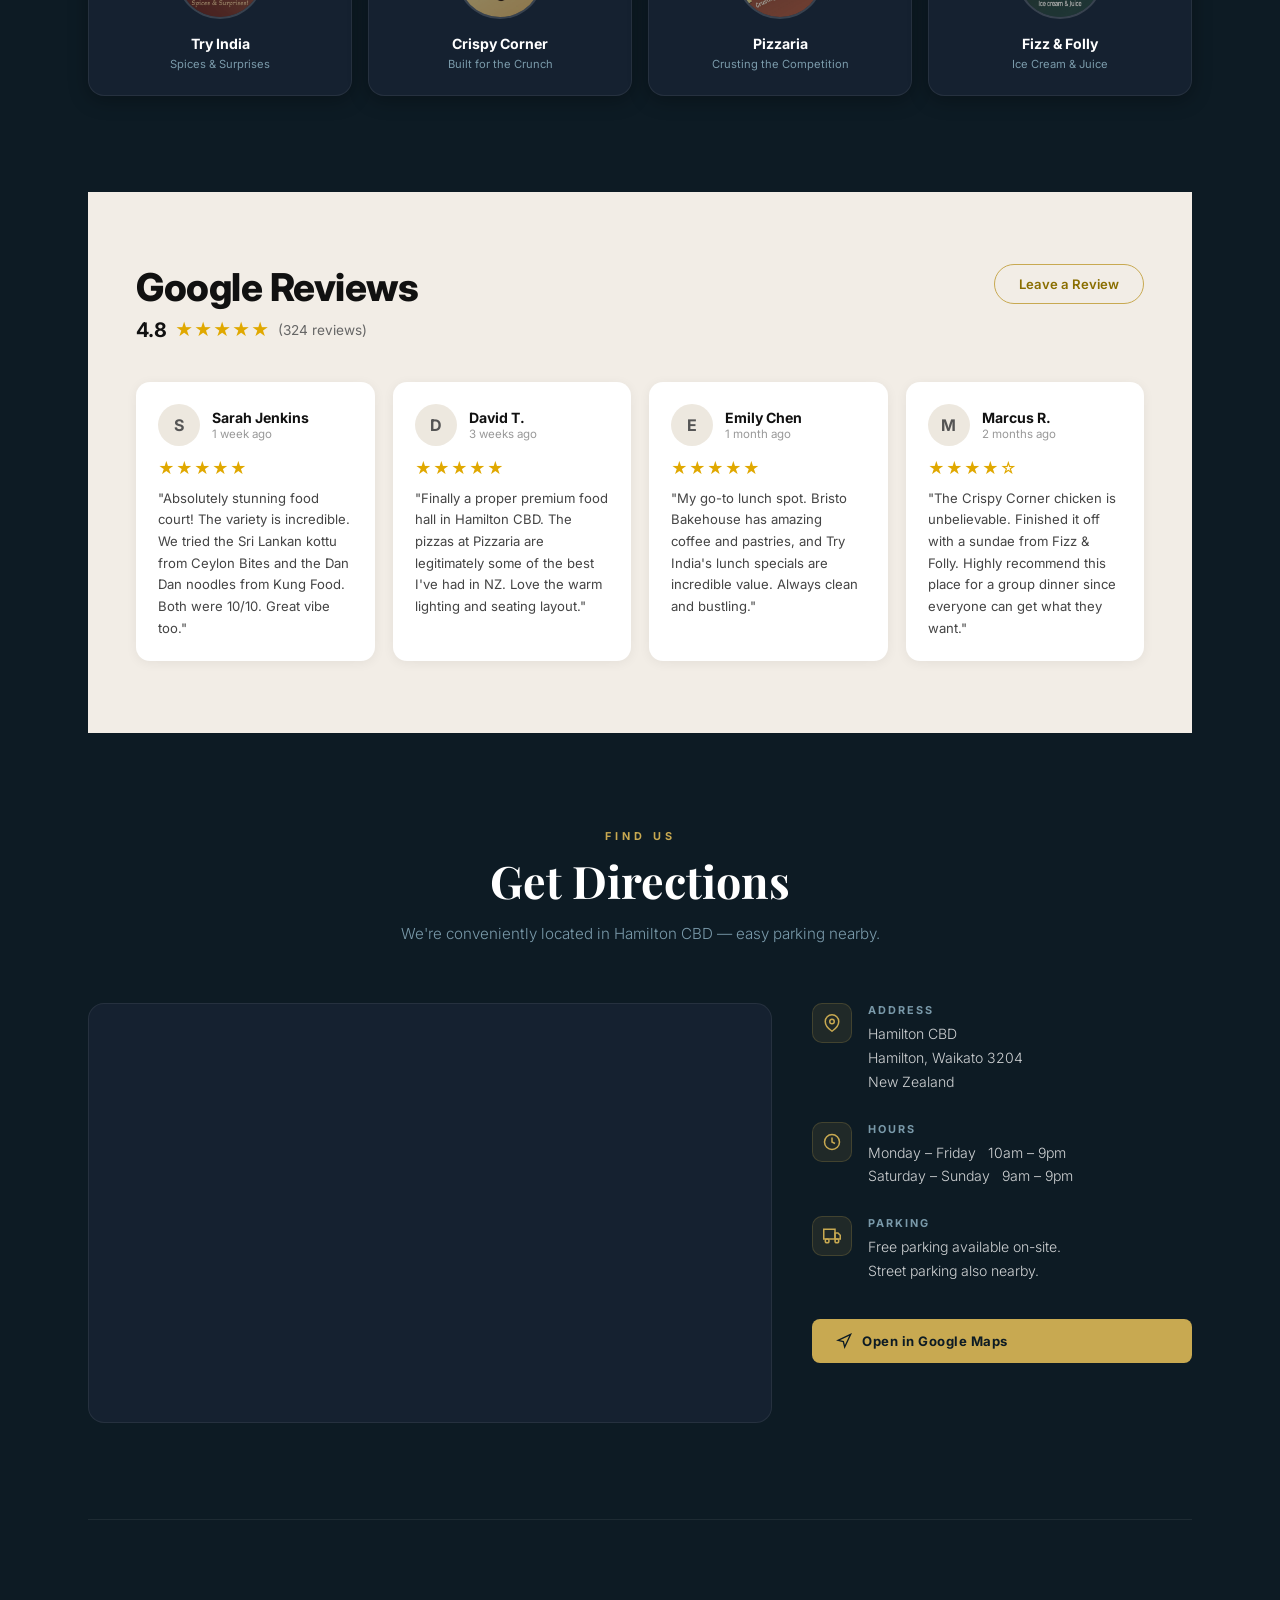
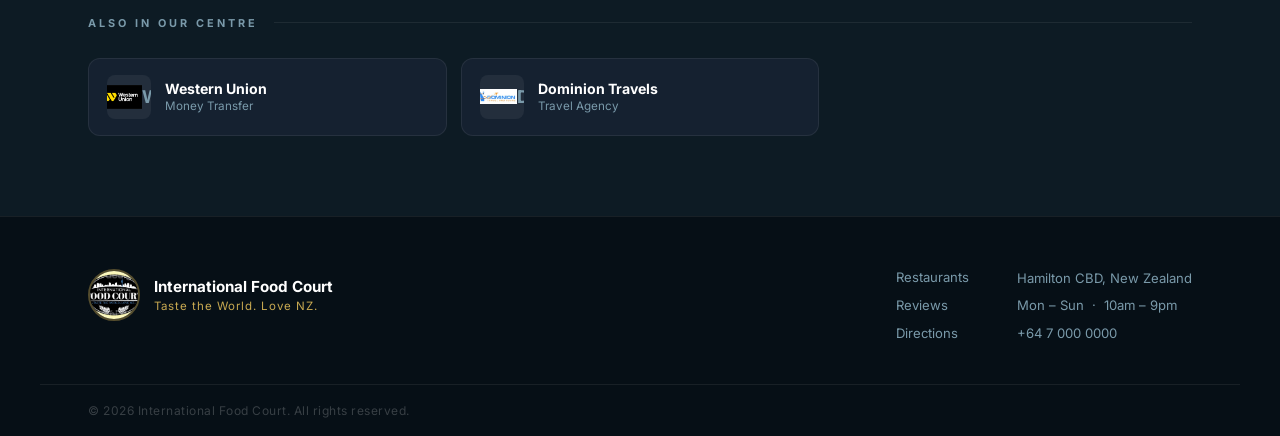
==== commit 980a6068: "Add Western Union and Dominion Travels logos Co-Authored-By: Claude Sonnet 4.6 <noreply@anthropic.co" ====
--- a/index.html
+++ b/index.html
@@ -367,7 +367,7 @@
       <div class="services-grid">
         <a class="service-card" href="#">
           <div class="service-logo">
-            <img src="images/logos/western-union.jpeg" alt=""
+            <img src="images/logos/western-union.png" alt=""
                  onerror="this.style.display='none';this.nextElementSibling.style.display='flex'">
             <span class="logo-fallback">W</span>
           </div>
@@ -378,7 +378,7 @@
         </a>
         <a class="service-card" href="#">
           <div class="service-logo">
-            <img src="images/logos/dominion-travels.jpeg" alt=""
+            <img src="images/logos/dominion-travels.jpg" alt=""
                  onerror="this.style.display='none';this.nextElementSibling.style.display='flex'">
             <span class="logo-fallback">D</span>
           </div>
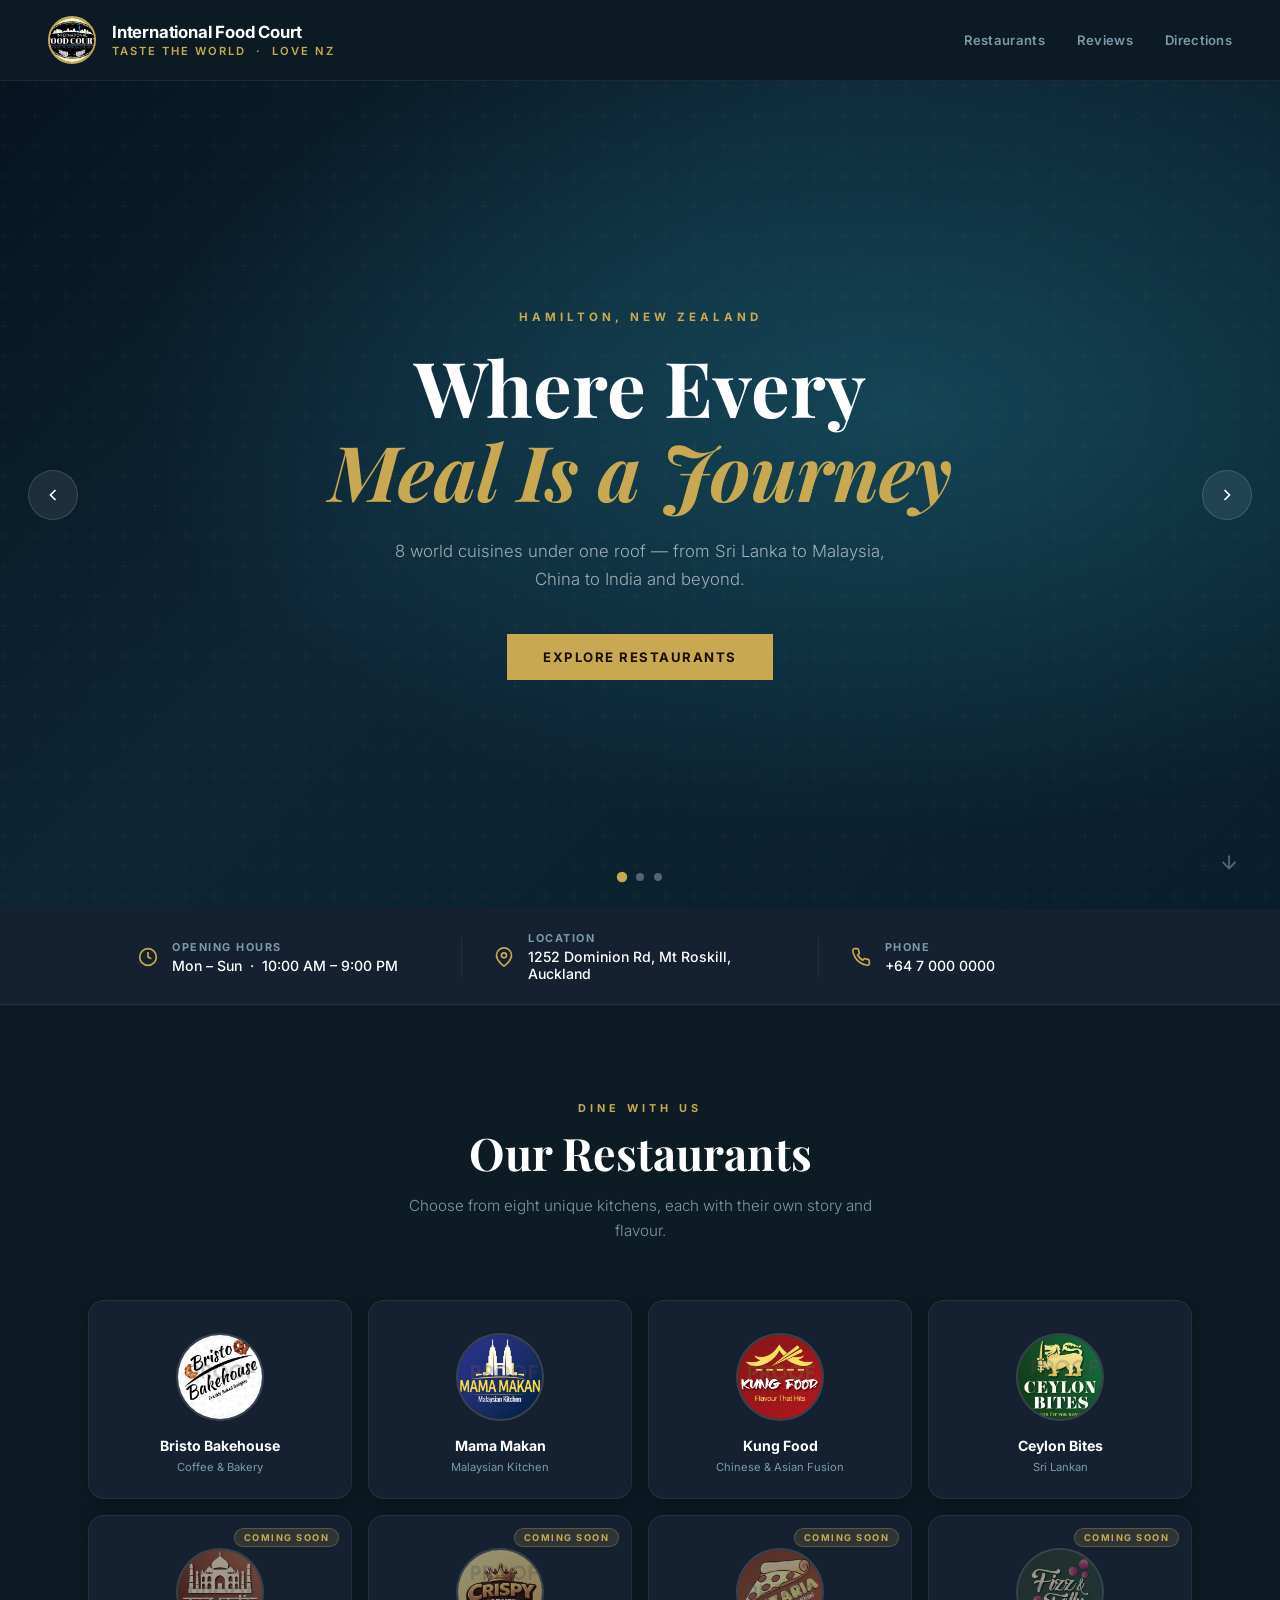
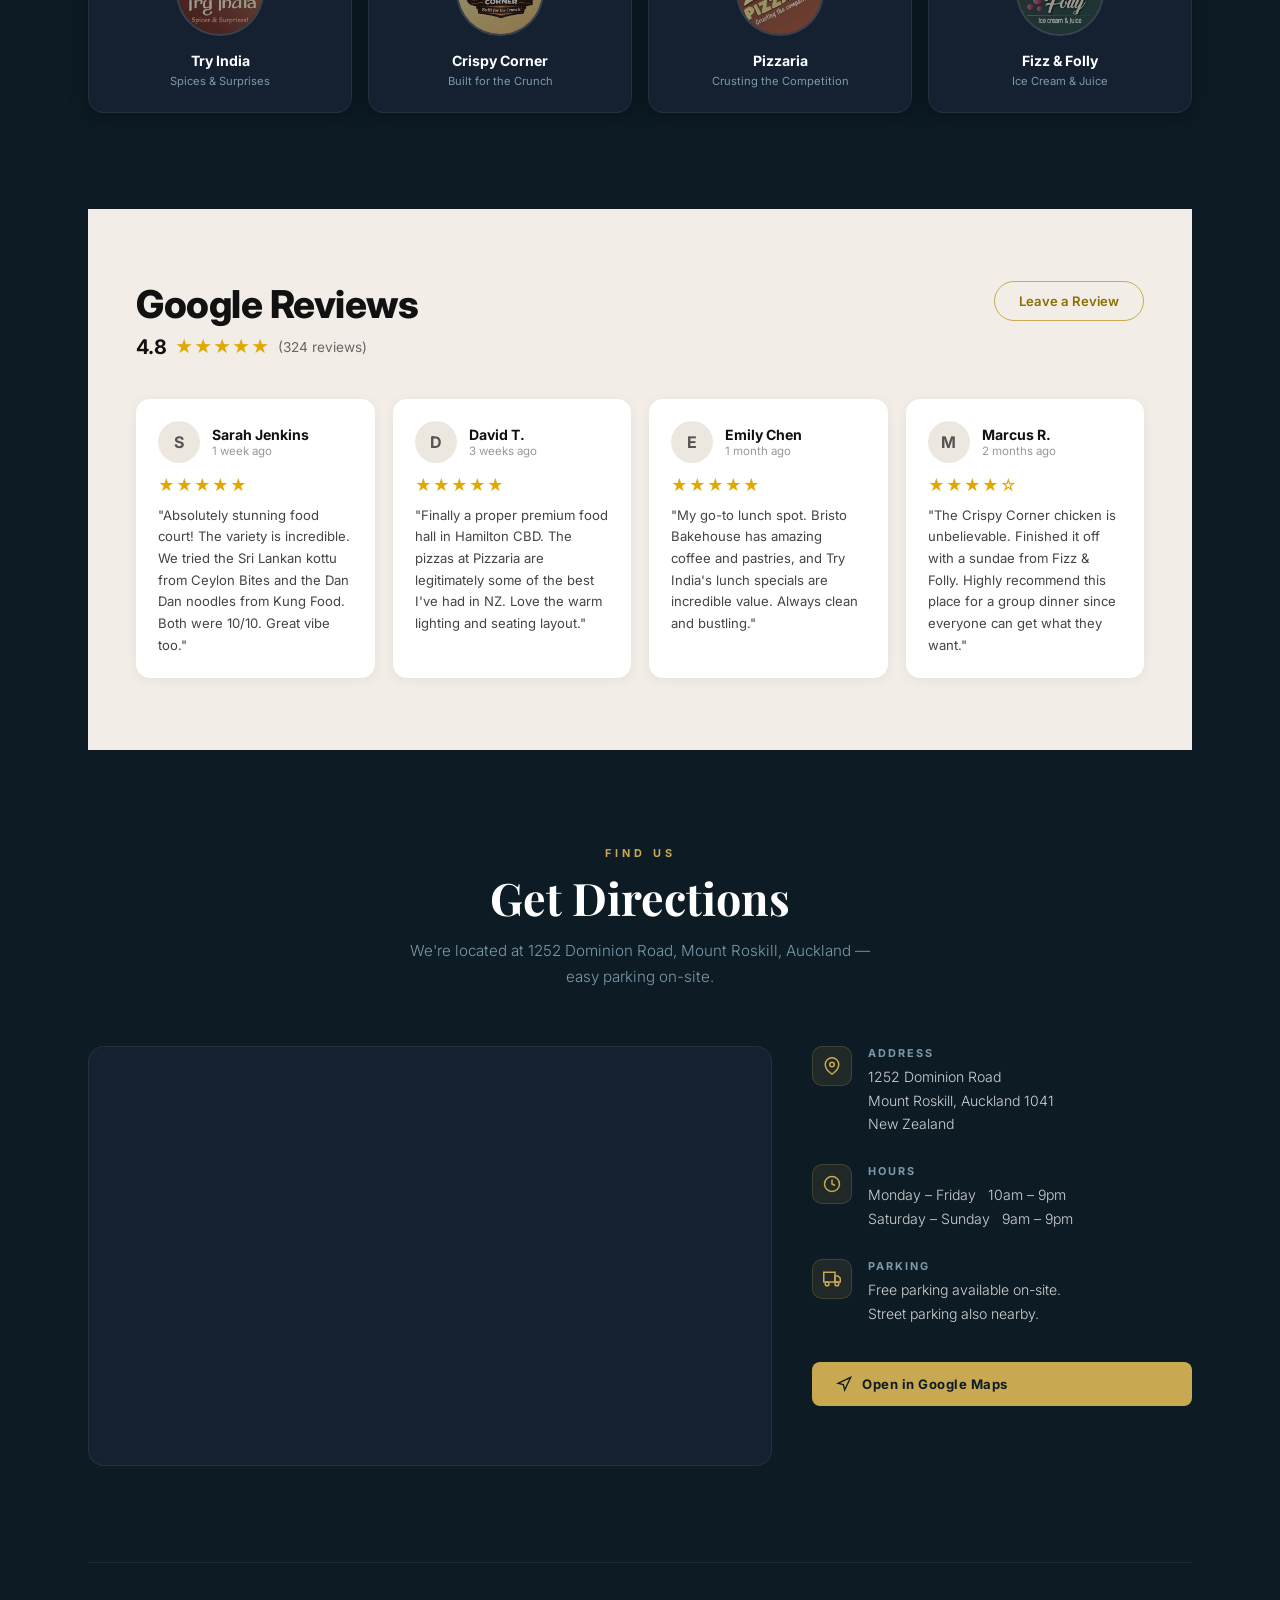
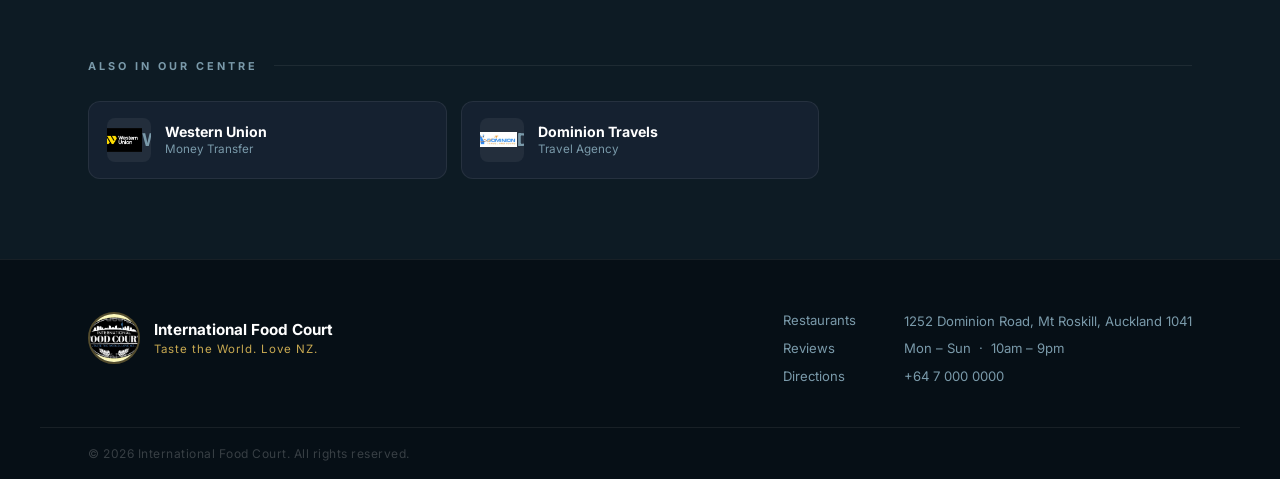
==== commit f8ac8d38: "Update address to 1252 Dominion Road, Mt Roskill, Auckland 1041 Fix Google Maps embed, directions li" ====
--- a/index.html
+++ b/index.html
@@ -100,7 +100,7 @@
         <svg viewBox="0 0 24 24" fill="none" stroke="currentColor" stroke-width="2"><path d="M21 10c0 7-9 13-9 13s-9-6-9-13a9 9 0 0118 0z"/><circle cx="12" cy="10" r="3"/></svg>
         <div>
           <div class="info-label">Location</div>
-          <div class="info-value">Hamilton CBD, New Zealand</div>
+          <div class="info-value">1252 Dominion Rd, Mt Roskill, Auckland</div>
         </div>
       </div>
       <div class="info-divider"></div>
@@ -307,15 +307,15 @@
       <div class="section-header">
         <div class="section-eyebrow">Find Us</div>
         <h2 class="section-title">Get Directions</h2>
-        <p class="section-sub">We're conveniently located in Hamilton CBD — easy parking nearby.</p>
+        <p class="section-sub">We're located at 1252 Dominion Road, Mount Roskill, Auckland — easy parking on-site.</p>
       </div>
 
       <div class="directions-grid">
         <div class="map-embed">
           <iframe
-            src="https://www.google.com/maps/embed?pb=!1m18!1m12!1m3!1d3151.835434509374!2d175.28037931531627!3d-37.78703297975727!2m3!1f0!2f0!3f0!3m2!1i1024!2i768!4f13.1!3m3!1m2!1s0x6d6d17a29e25c6ed%3A0x500ef6143a2b6b0!2sHamilton%20Central%2C%20Hamilton%2C%20New%20Zealand!5e0!3m2!1sen!2snz!4v1680000000000!5m2!1sen!2snz"
+            src="https://www.google.com/maps/embed?pb=!1m18!1m12!1m3!1d3192.1!2d174.7315!3d-36.9005!2m3!1f0!2f0!3f0!3m2!1i1024!2i768!4f13.1!3m3!1m2!1s0x6d0d47f40b10a193%3A0x1!2s1252+Dominion+Road%2C+Mount+Roskill%2C+Auckland+1041%2C+New+Zealand!5e0!3m2!1sen!2snz!4v1712700000000!5m2!1sen!2snz"
             width="100%" height="100%" style="border:0;" allowfullscreen="" loading="lazy"
-            referrerpolicy="no-referrer-when-downgrade" title="Google Maps — International Food Court">
+            referrerpolicy="no-referrer-when-downgrade" title="Google Maps — International Food Court, 1252 Dominion Road">
           </iframe>
         </div>
 
@@ -326,7 +326,7 @@
             </div>
             <div>
               <div class="dir-label">Address</div>
-              <div class="dir-value">Hamilton CBD<br>Hamilton, Waikato 3204<br>New Zealand</div>
+              <div class="dir-value">1252 Dominion Road<br>Mount Roskill, Auckland 1041<br>New Zealand</div>
             </div>
           </div>
 
@@ -350,7 +350,7 @@
             </div>
           </div>
 
-          <a href="https://maps.google.com/?q=Hamilton+CBD+New+Zealand" target="_blank" rel="noopener" class="get-directions-btn">
+          <a href="https://maps.google.com/?q=1252+Dominion+Road+Mount+Roskill+Auckland+1041+New+Zealand" target="_blank" rel="noopener" class="get-directions-btn">
             <svg viewBox="0 0 24 24" fill="none" stroke="currentColor" stroke-width="2"><polygon points="3 11 22 2 13 21 11 13 3 11"/></svg>
             Open in Google Maps
           </a>
@@ -410,7 +410,7 @@
         <a href="#directions">Directions</a>
       </div>
       <div class="footer-contact">
-        <div>Hamilton CBD, New Zealand</div>
+        <div>1252 Dominion Road, Mt Roskill, Auckland 1041</div>
         <div>Mon – Sun &nbsp;·&nbsp; 10am – 9pm</div>
         <div>+64 7 000 0000</div>
       </div>
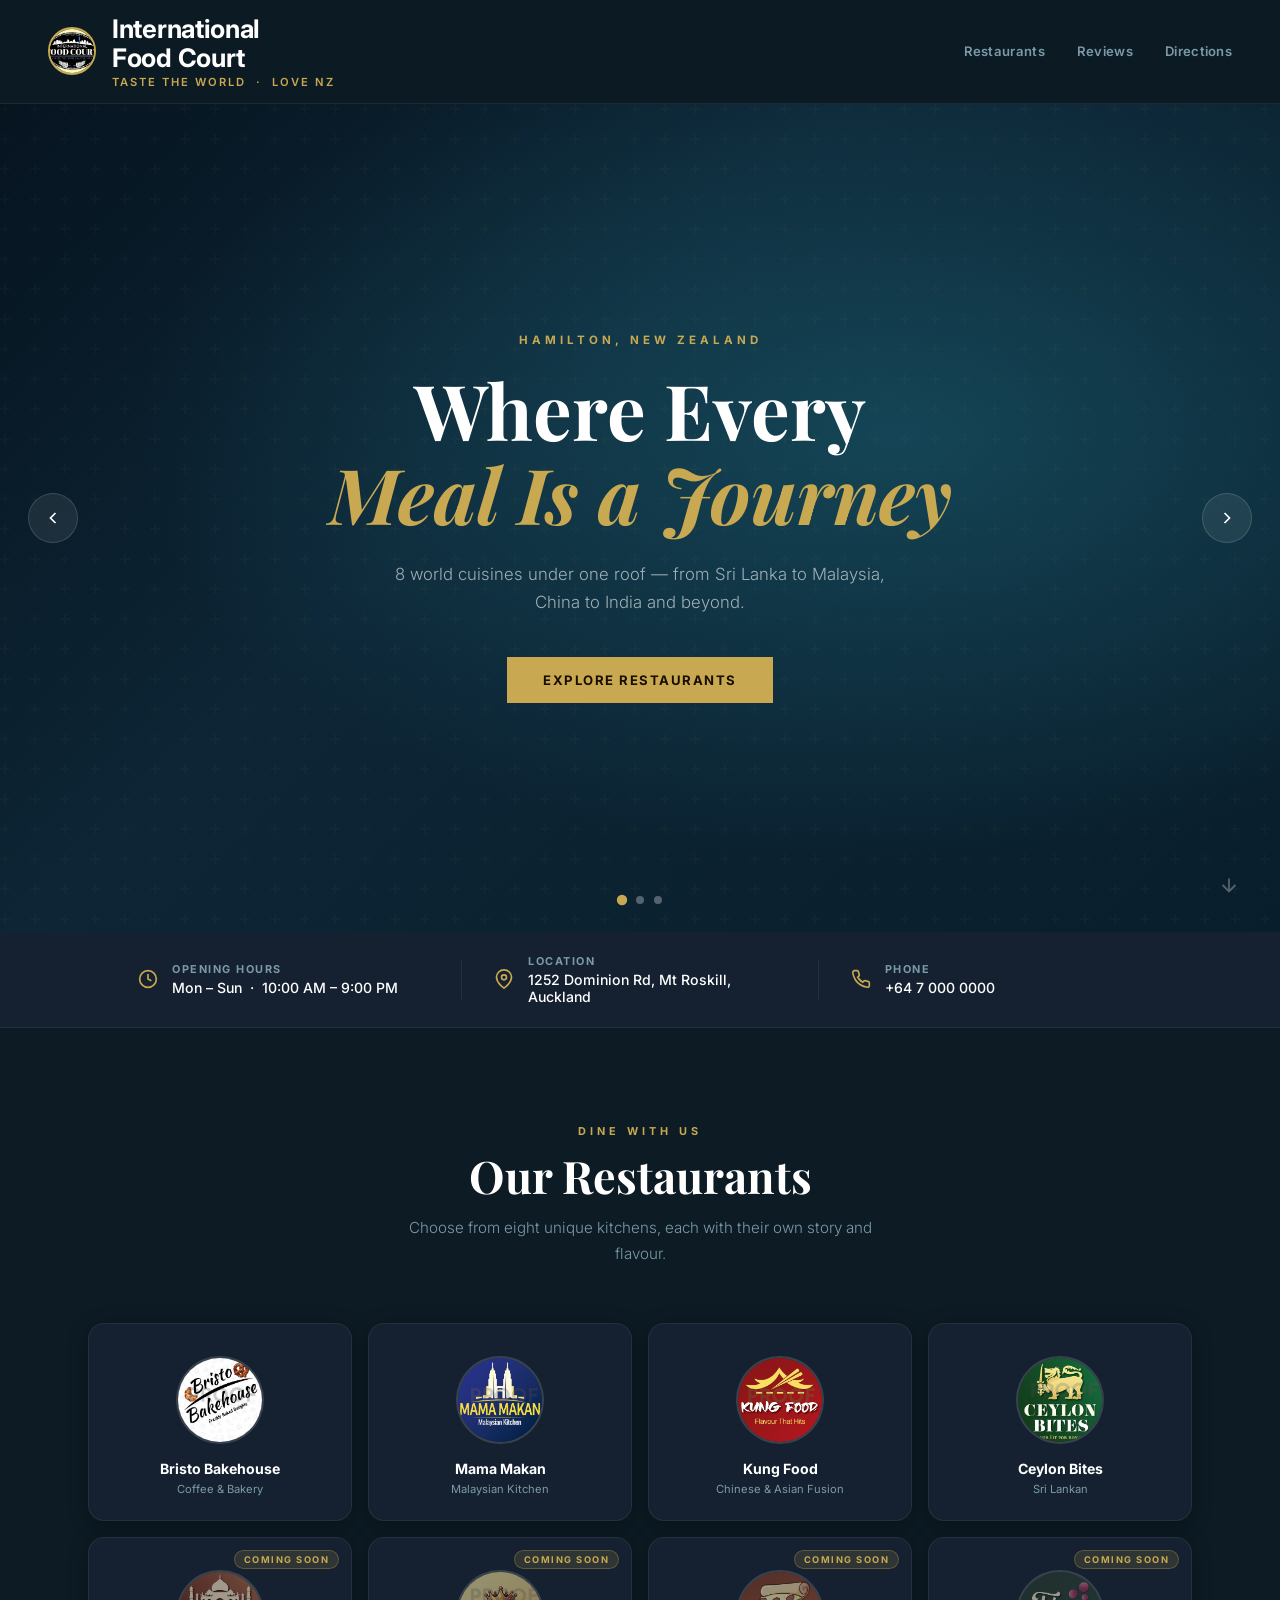
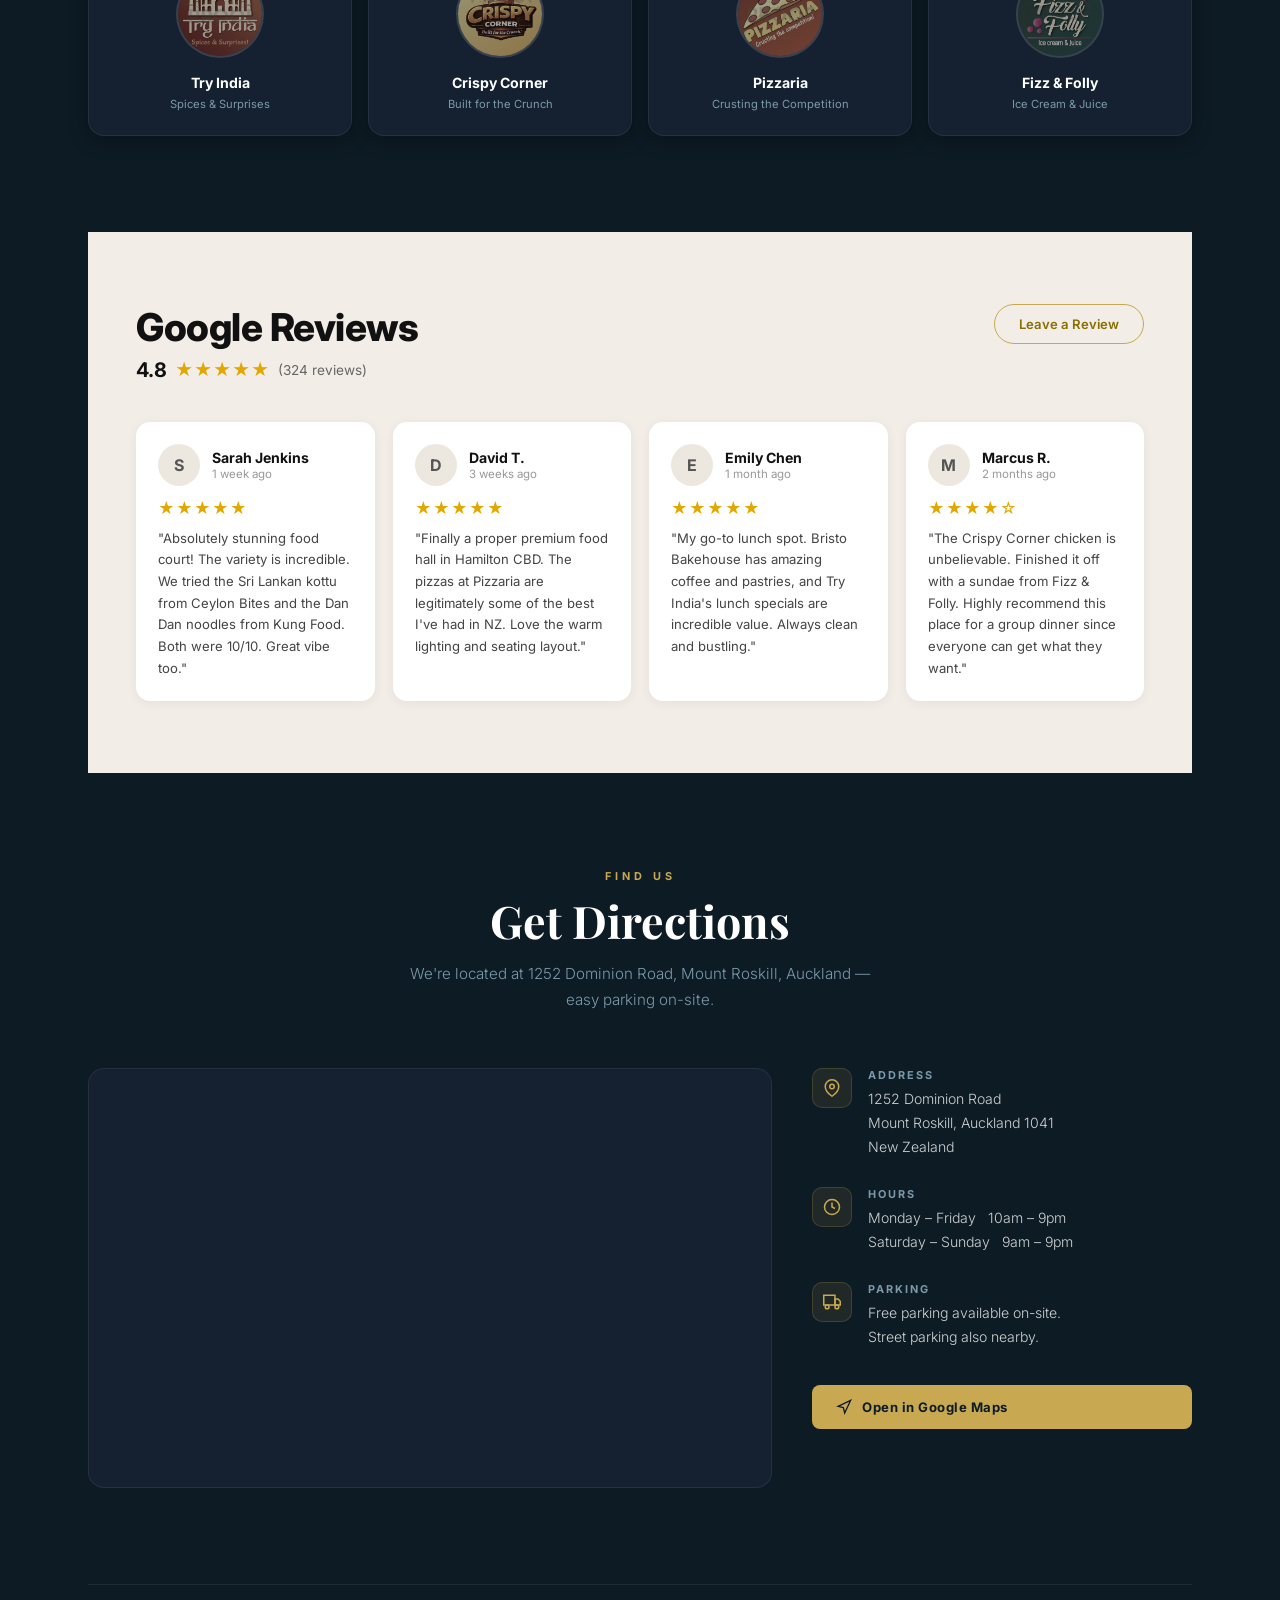
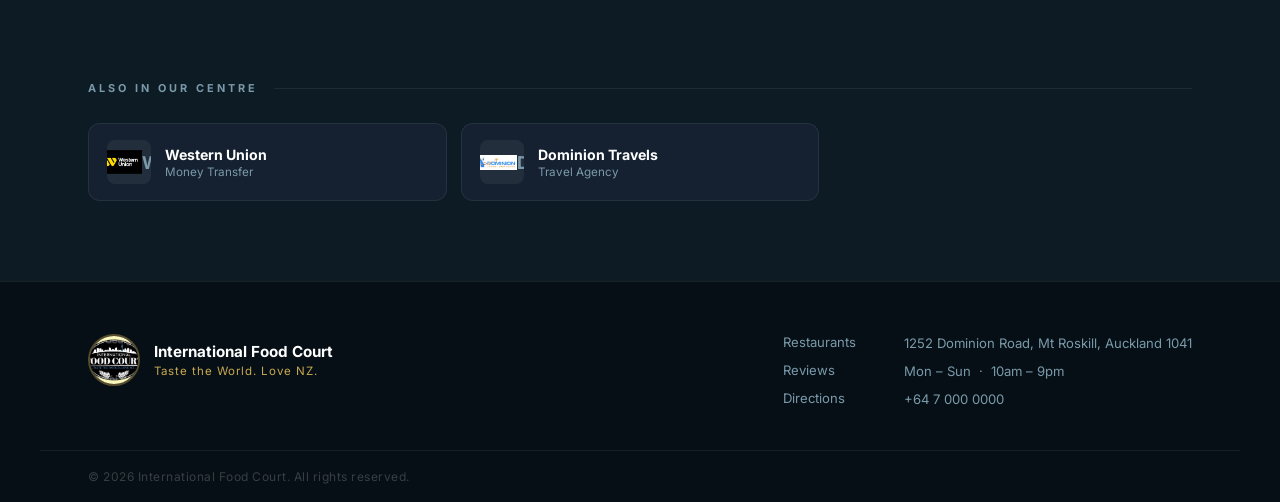
==== commit cbf5ce04: "Split header title to 2 lines, increase font size 150% 'International' on line 1, 'Food Court' on li" ====
--- a/index.html
+++ b/index.html
@@ -18,7 +18,7 @@
            onerror="this.style.display='none'">
     </div>
     <div class="header-text">
-      <div class="header-title">International Food Court</div>
+      <div class="header-title">International<br>Food Court</div>
       <div class="header-tagline">Taste the World &nbsp;·&nbsp; Love NZ</div>
     </div>
     <nav class="header-nav">
--- a/css/styles.css
+++ b/css/styles.css
@@ -29,7 +29,7 @@
 
 /* ── Sticky Header ─────────────────────────────────── */
 .site-header {
-  padding: 16px 48px;
+  padding: 14px 48px;
   display: flex;
   align-items: center;
   gap: 16px;
@@ -52,10 +52,11 @@
 .header-logo img { width: 100%; height: 100%; object-fit: cover; }
 
 .header-title {
-  font-size: 1.05rem;
+  font-size: 1.6rem;
   font-weight: 700;
   color: #fff;
-  letter-spacing: -0.2px;
+  letter-spacing: -0.3px;
+  line-height: 1.15;
 }
 .header-tagline {
   font-size: 0.7rem;
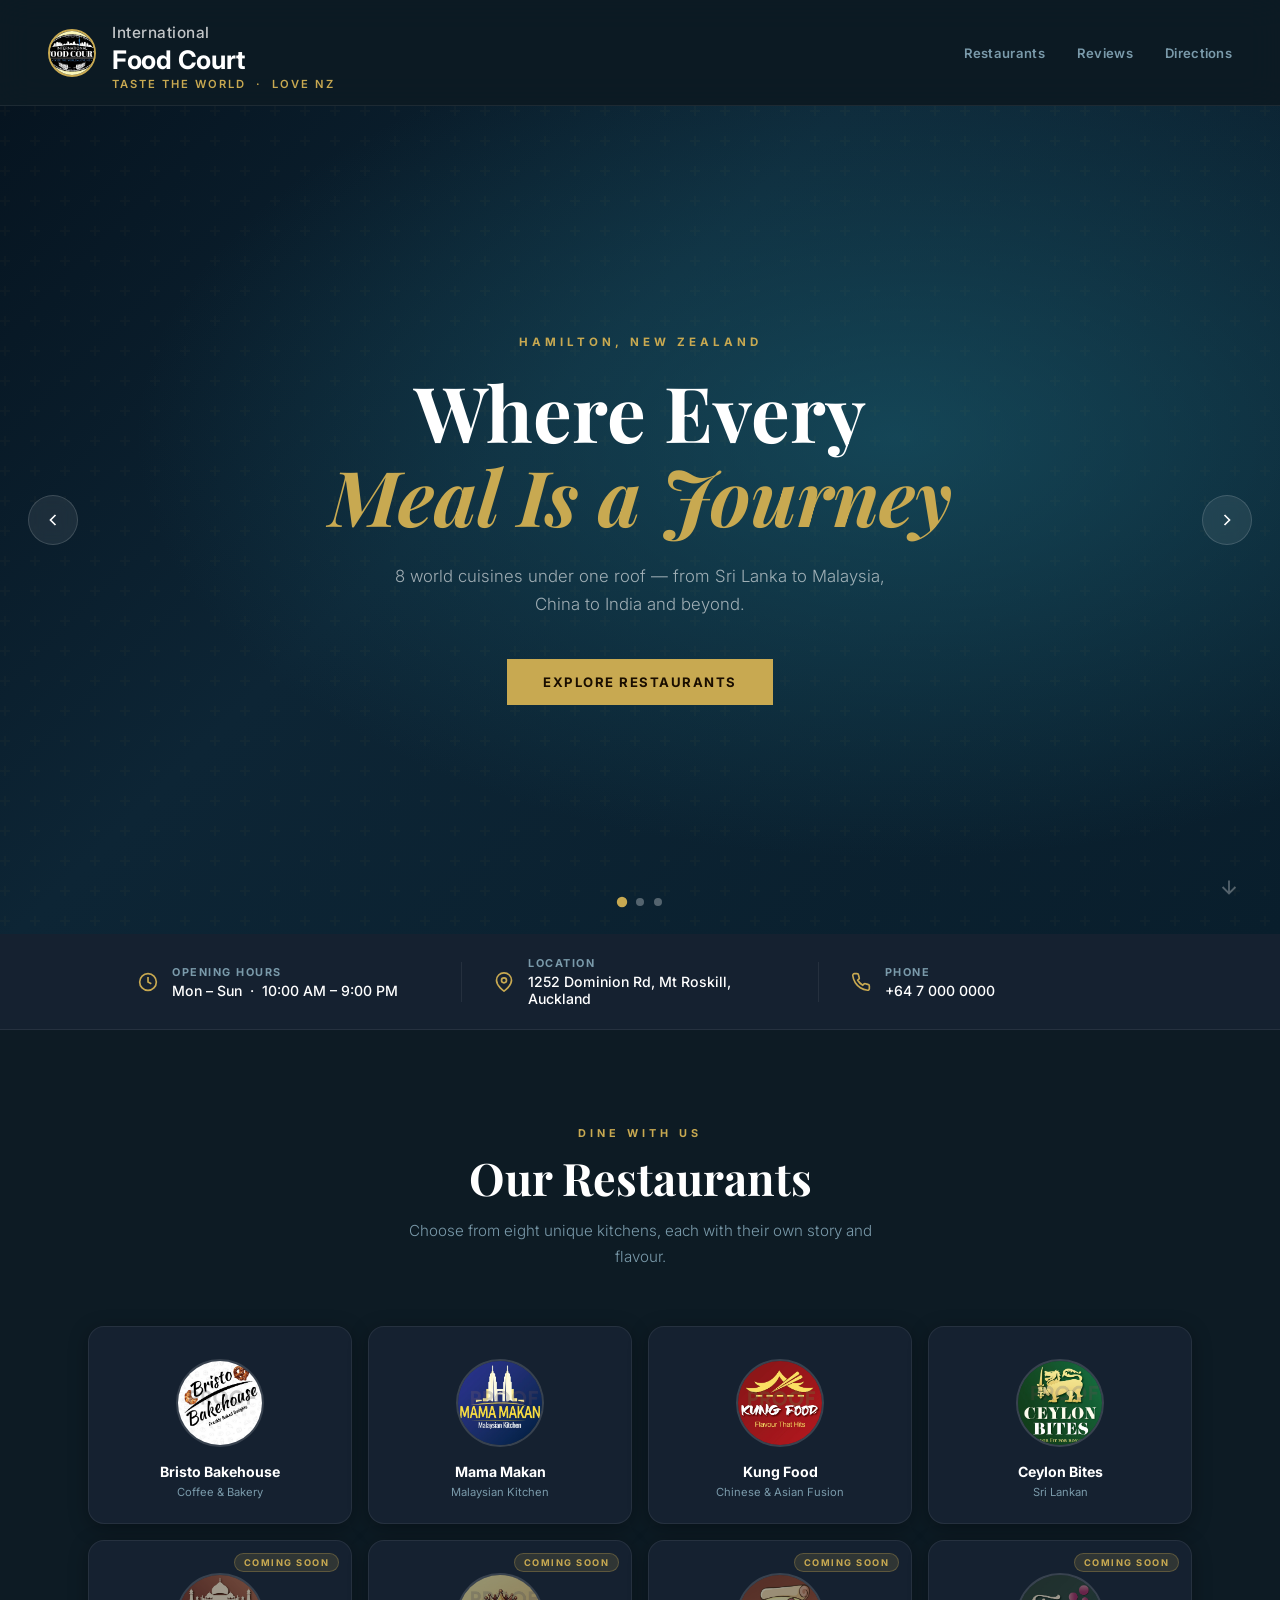
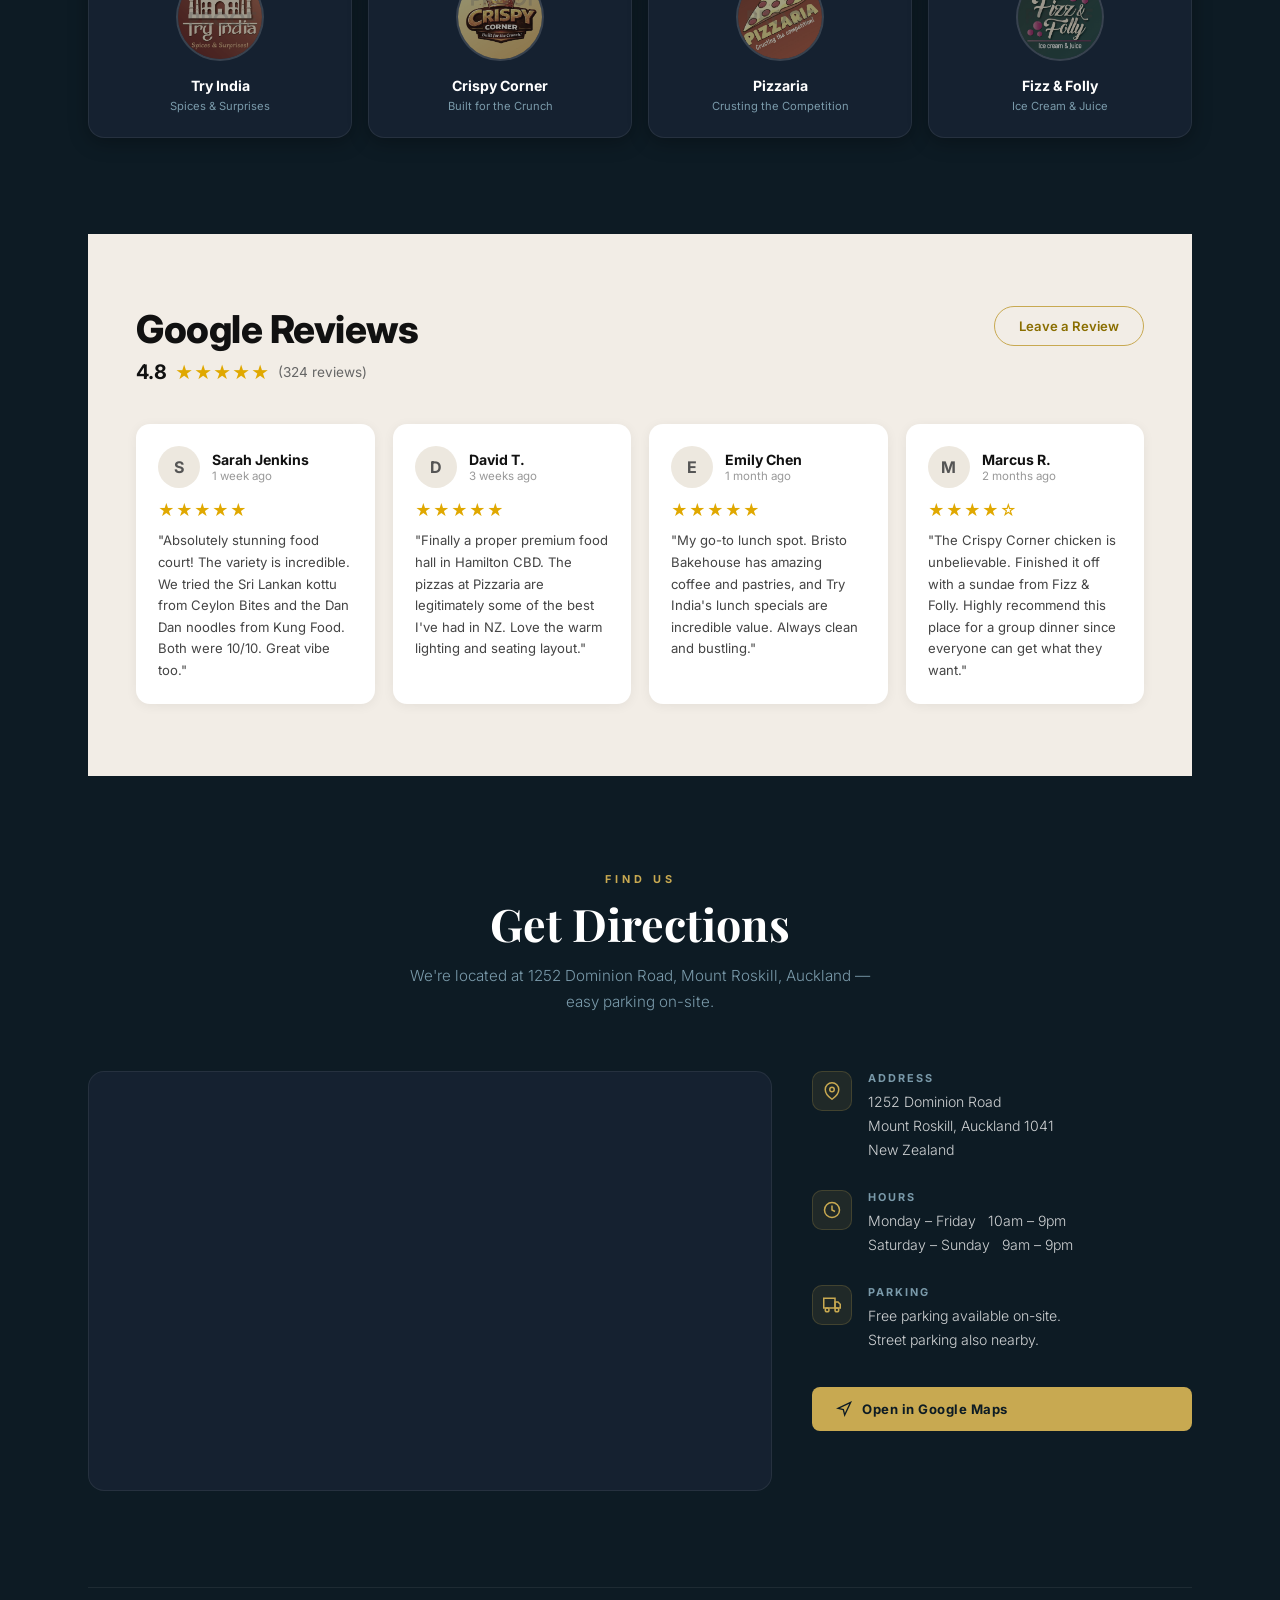
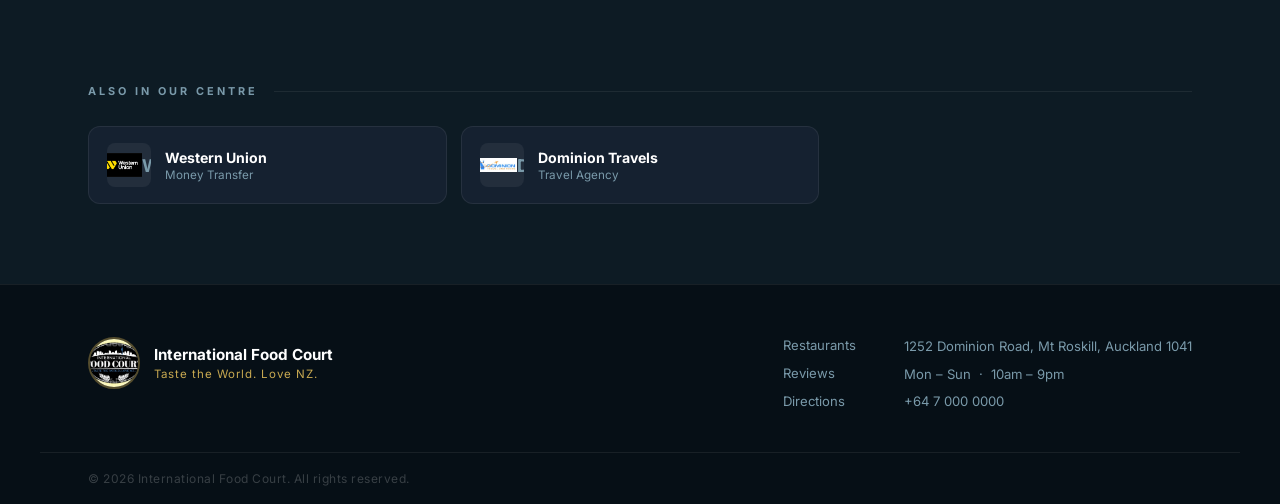
==== commit 06002a3c: "Reduce 'International' text size by 40% relative to 'Food Court' Co-Authored-By: Claude Sonnet 4.6 <" ====
--- a/index.html
+++ b/index.html
@@ -18,7 +18,7 @@
            onerror="this.style.display='none'">
     </div>
     <div class="header-text">
-      <div class="header-title">International<br>Food Court</div>
+      <div class="header-title"><span class="title-small">International</span><br>Food Court</div>
       <div class="header-tagline">Taste the World &nbsp;·&nbsp; Love NZ</div>
     </div>
     <nav class="header-nav">
--- a/css/styles.css
+++ b/css/styles.css
@@ -56,7 +56,13 @@
   font-weight: 700;
   color: #fff;
   letter-spacing: -0.3px;
-  line-height: 1.15;
+  line-height: 1.2;
+}
+.title-small {
+  font-size: 0.96rem;
+  font-weight: 500;
+  letter-spacing: 0.5px;
+  color: rgba(255,255,255,0.75);
 }
 .header-tagline {
   font-size: 0.7rem;
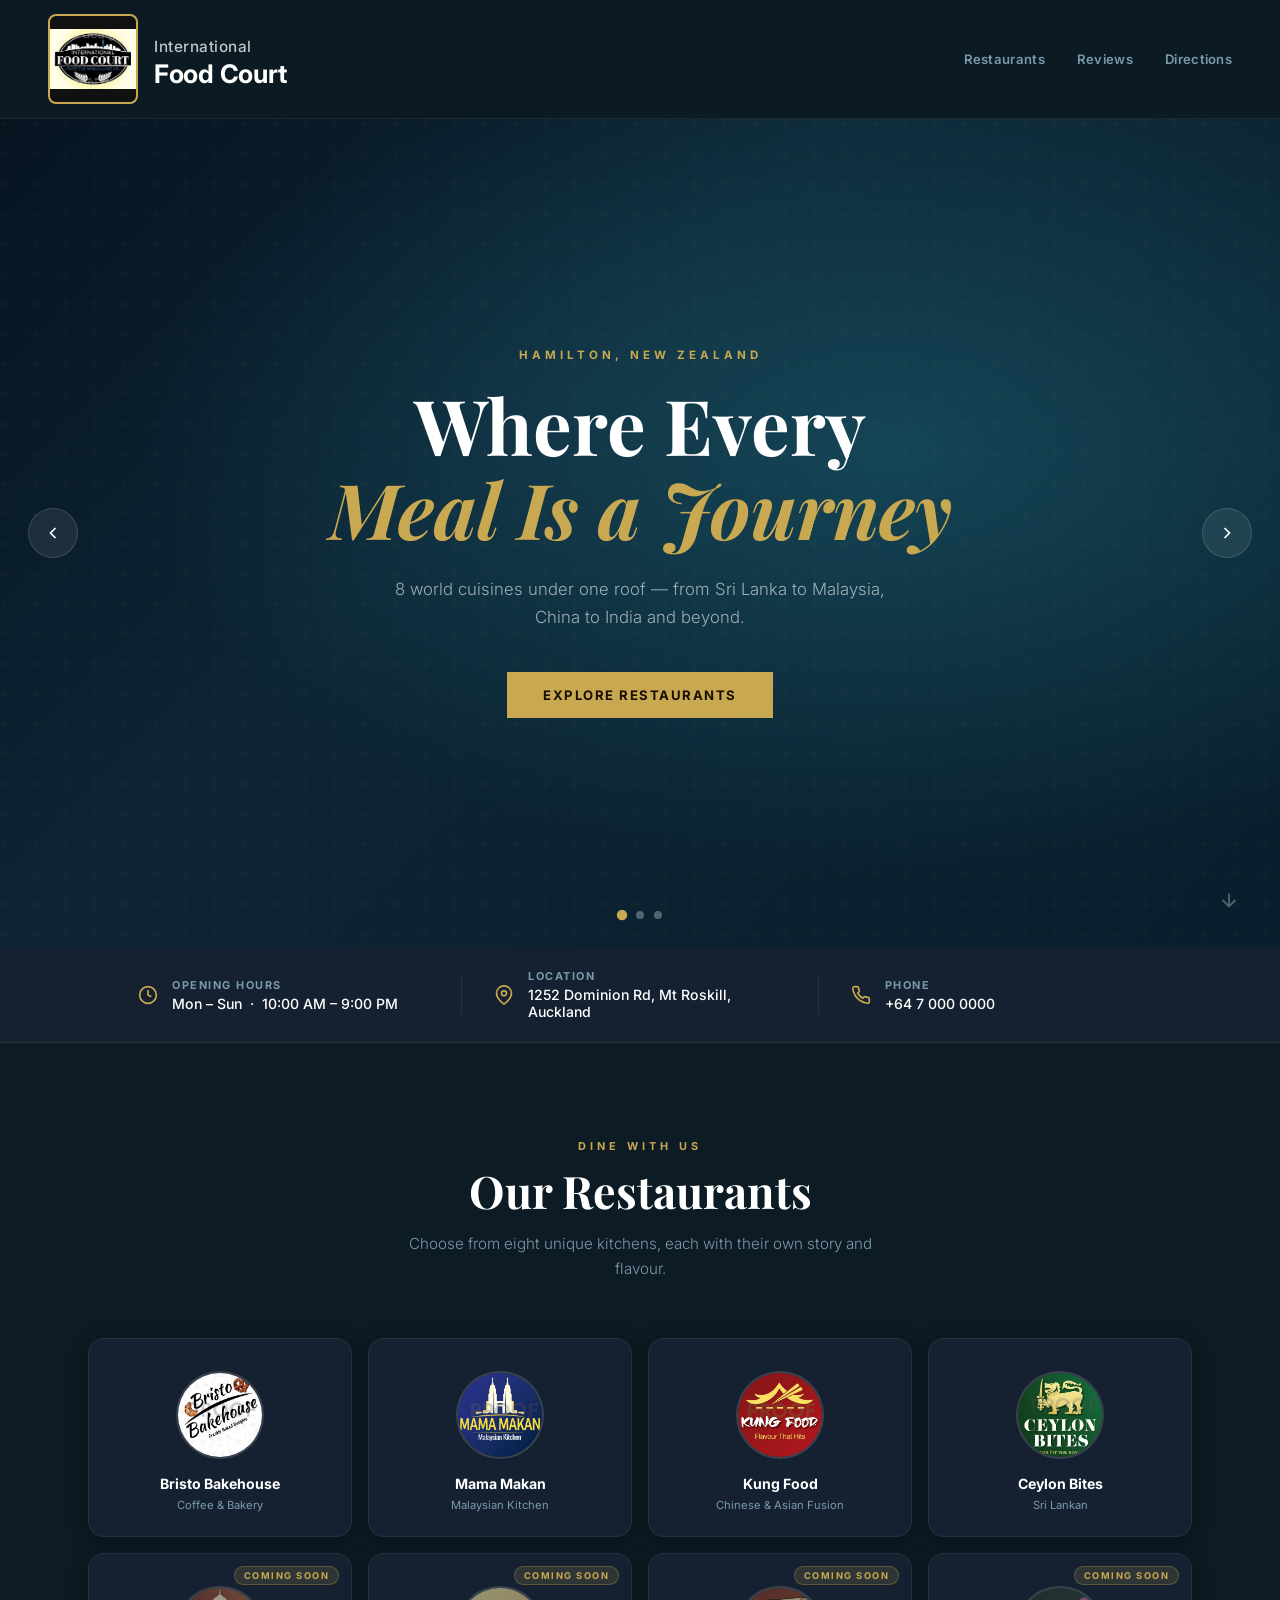
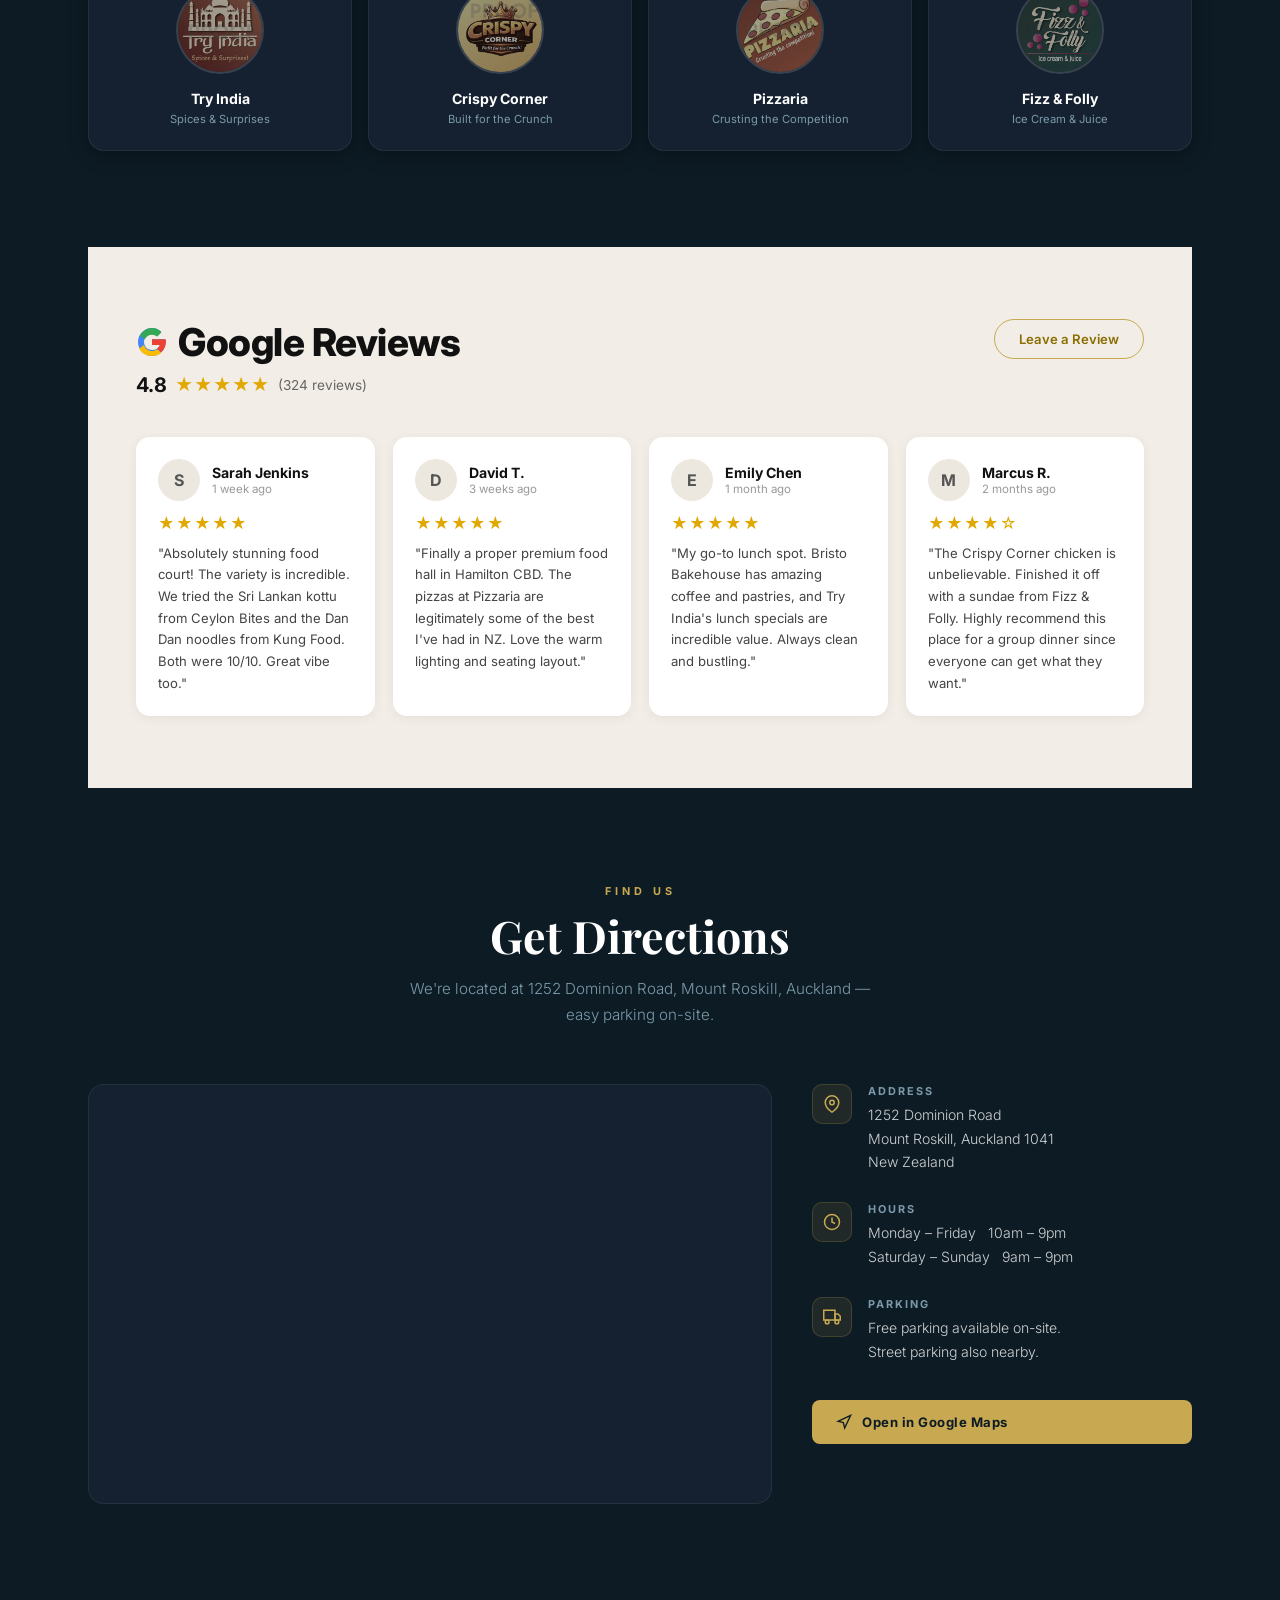
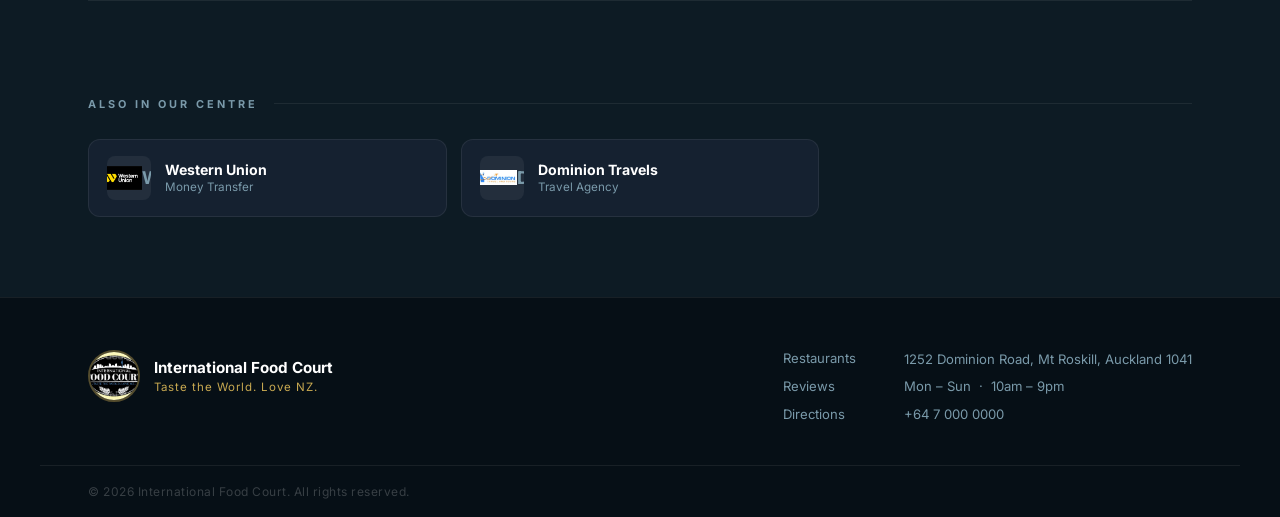
==== commit f3f2ee32: "Add Google logo to reviews section and remove header tagline Co-Authored-By: Claude Sonnet 4.6 <nore" ====
--- a/index.html
+++ b/index.html
@@ -19,7 +19,6 @@
     </div>
     <div class="header-text">
       <div class="header-title"><span class="title-small">International</span><br>Food Court</div>
-      <div class="header-tagline">Taste the World &nbsp;·&nbsp; Love NZ</div>
     </div>
     <nav class="header-nav">
       <a href="#restaurants">Restaurants</a>
@@ -237,7 +236,15 @@
         <!-- Top row: heading + button -->
         <div class="reviews-top-row">
           <div>
-            <h2 class="reviews-heading">Google Reviews</h2>
+            <h2 class="reviews-heading">
+              <svg xmlns="http://www.w3.org/2000/svg" viewBox="0 0 48 48" width="32" height="32" style="vertical-align:middle;margin-right:10px;flex-shrink:0;">
+                <path fill="#4285F4" d="M44.5 20H24v8.5h11.7C34.2 33.5 29.7 36 24 36c-6.6 0-12-5.4-12-12s5.4-12 12-12c3 0 5.7 1.1 7.8 2.9l6.3-6.3C34.4 5.1 29.5 3 24 3 12.4 3 3 12.4 3 24s9.4 21 21 21c10.9 0 20-7.9 20-21 0-1.3-.1-2.7-.5-4z"/>
+                <path fill="#34A853" d="M6.3 14.7l7 5.1C15.1 16 19.2 13 24 13c3 0 5.7 1.1 7.8 2.9l6.3-6.3C34.4 5.1 29.5 3 24 3 16.1 3 9.3 7.9 6.3 14.7z"/>
+                <path fill="#FBBC05" d="M24 45c5.4 0 10.3-1.8 14.1-4.9l-6.5-5.3C29.6 36.6 26.9 37.5 24 37.5c-5.6 0-10.4-3.8-12.1-9l-7 5.4C8.7 41.4 15.8 45 24 45z"/>
+                <path fill="#EA4335" d="M44.5 20H24v8.5h11.7c-.8 2.3-2.3 4.3-4.3 5.7l6.5 5.3C42 35.7 45 30.3 45 24c0-1.3-.1-2.7-.5-4z"/>
+              </svg>
+              Google Reviews
+            </h2>
             <div class="reviews-meta">
               <span class="reviews-score">4.8</span>
               <span class="reviews-stars">★★★★★</span>
--- a/css/styles.css
+++ b/css/styles.css
@@ -43,13 +43,14 @@
 }
 
 .header-logo {
-  width: 48px; height: 48px;
-  border-radius: 50%;
+  width: 90px; height: 90px;
+  border-radius: 8px;
   overflow: hidden;
   border: 2px solid var(--accent);
   flex-shrink: 0;
-}
-.header-logo img { width: 100%; height: 100%; object-fit: cover; }
+  background: #111;
+}
+.header-logo img { width: 100%; height: 100%; object-fit: contain; }
 
 .header-title {
   font-size: 1.6rem;
@@ -444,6 +445,8 @@
   font-weight: 800;
   color: #111;
   margin-bottom: 8px;
+  display: flex;
+  align-items: center;
   letter-spacing: -0.5px;
 }
 
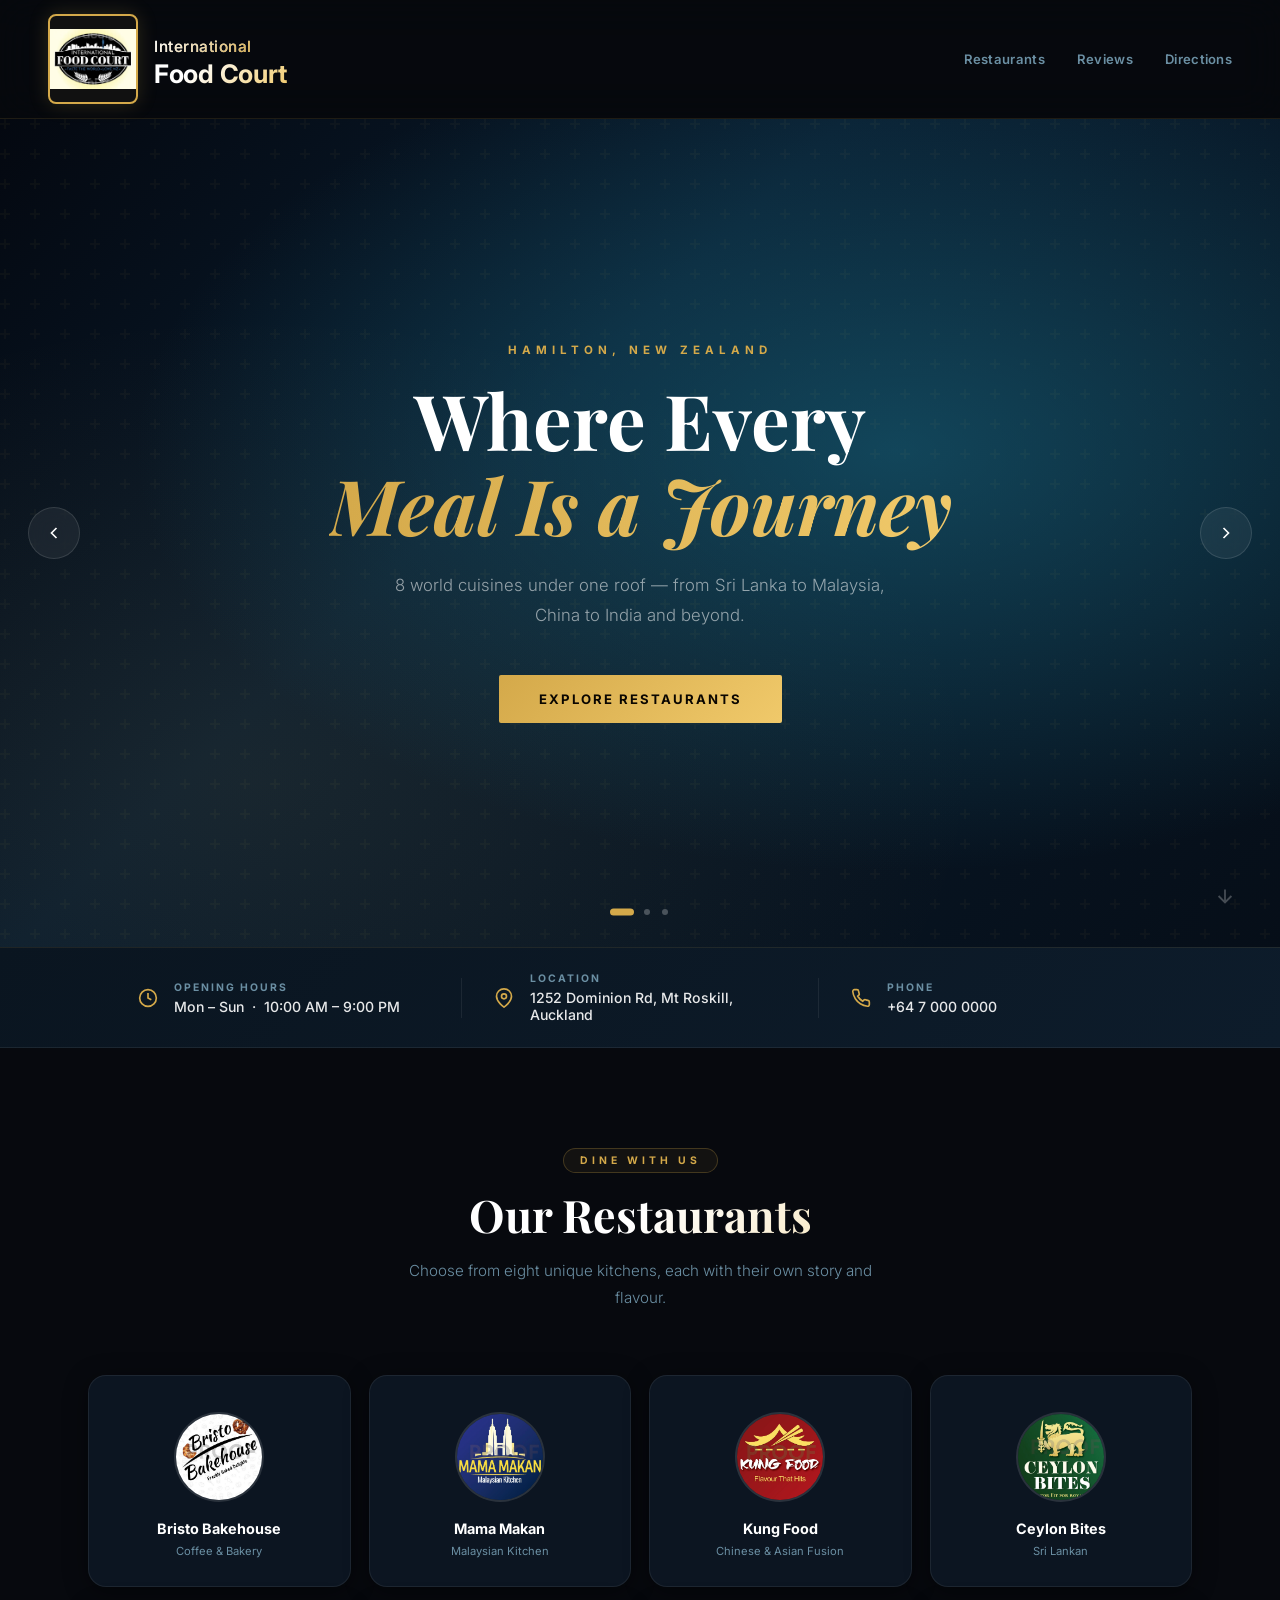
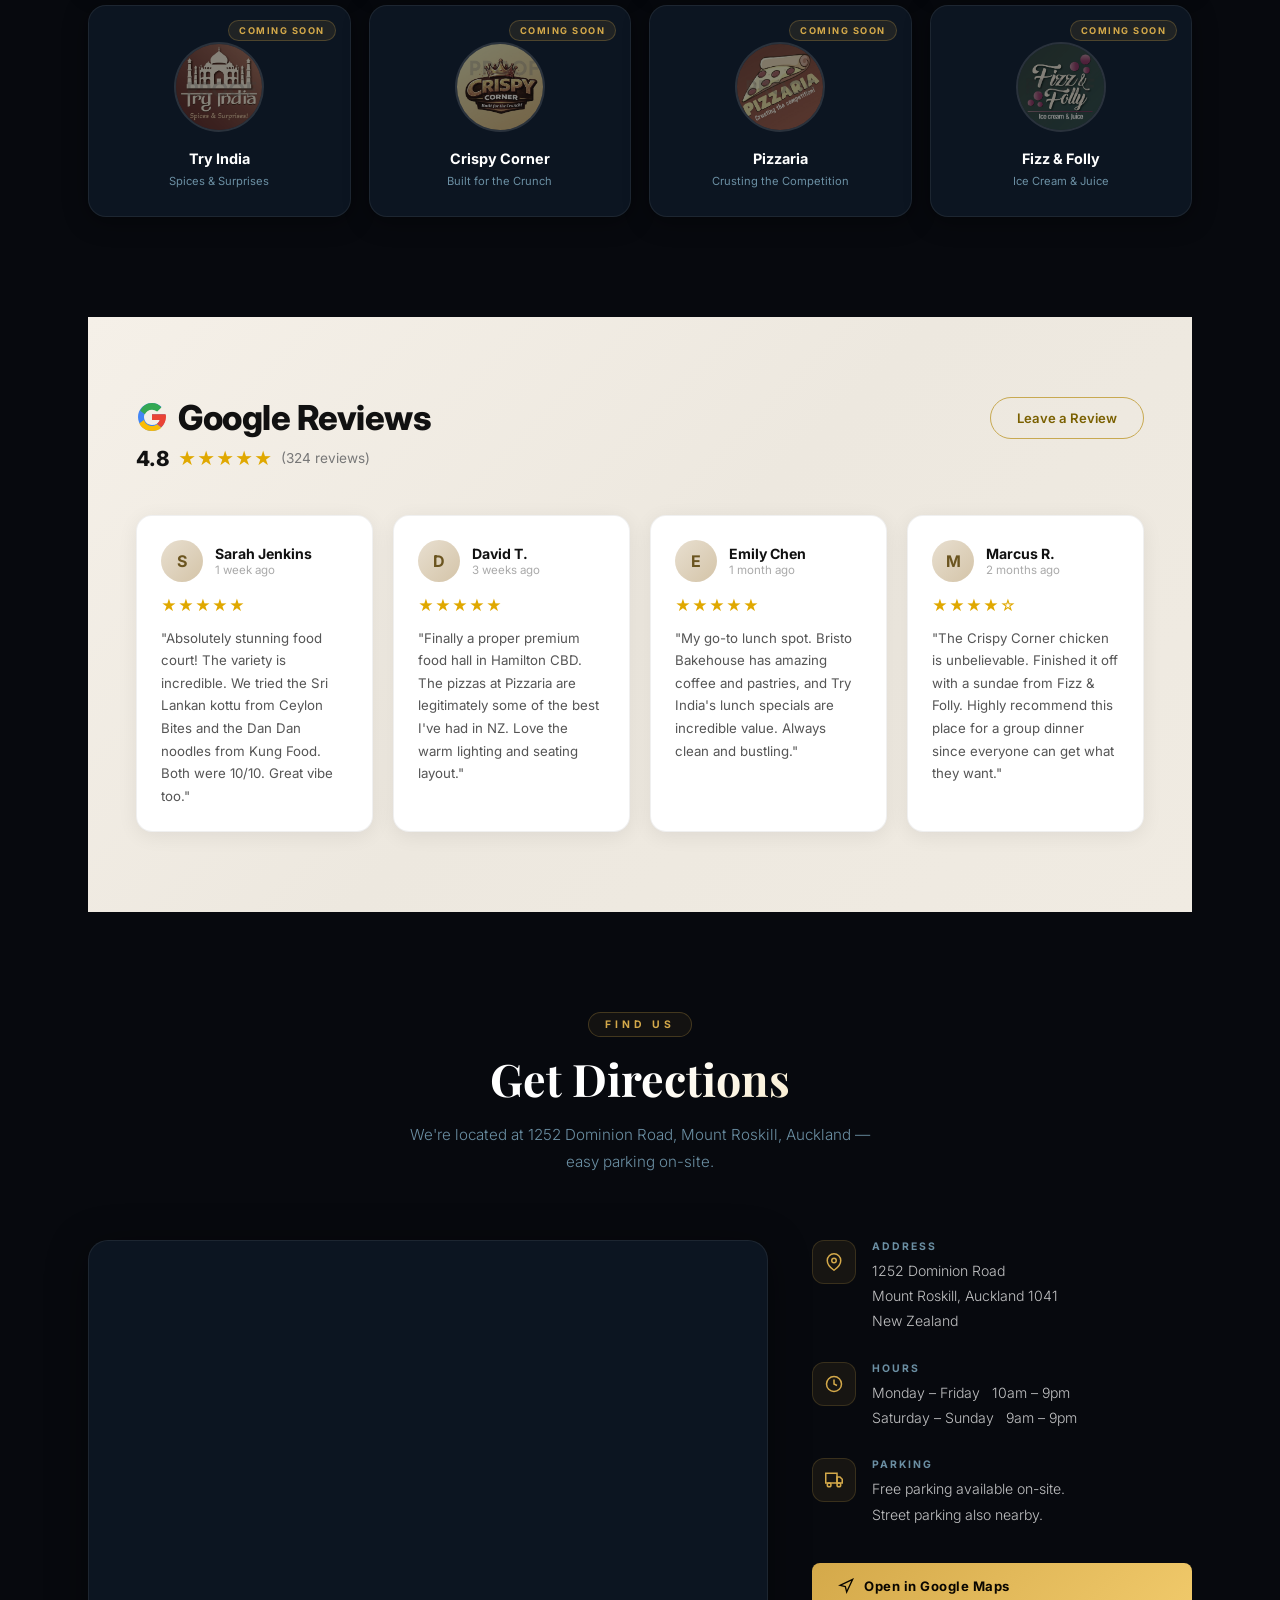
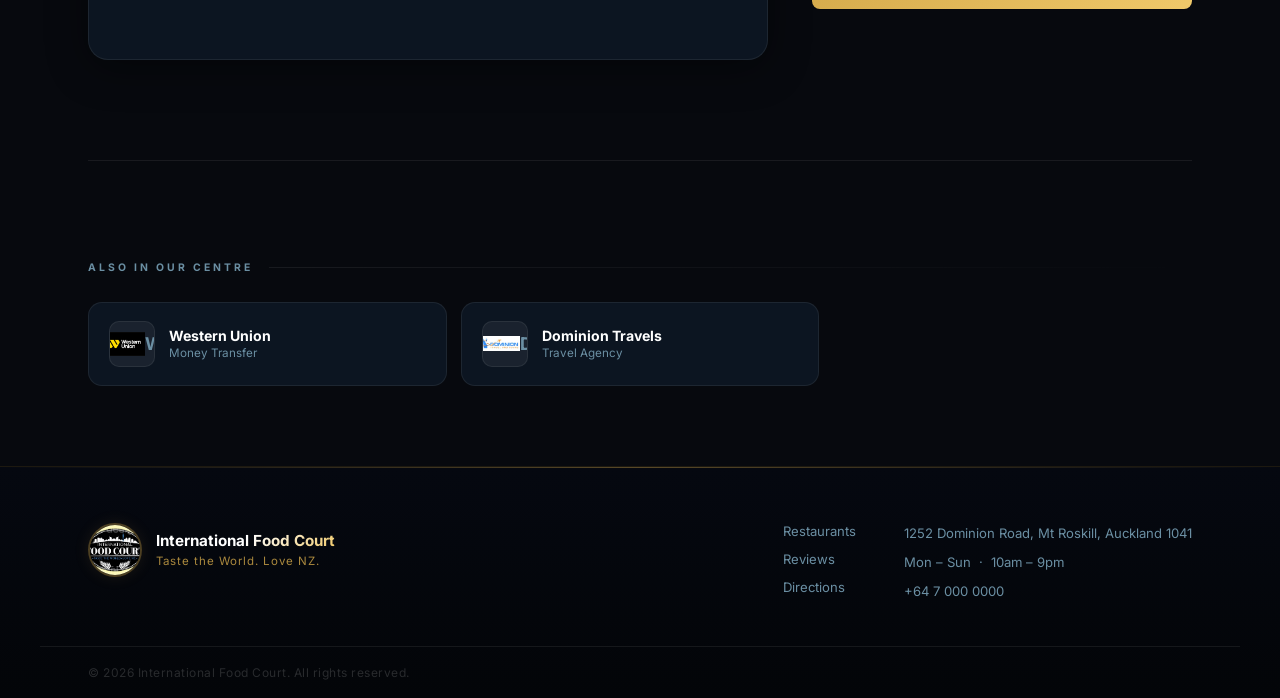
==== commit 2473fab3: "Upgrade to premium design with animations and richer color theme - Deeper luxury color palette (near" ====
--- a/index.html
+++ b/index.html
@@ -118,7 +118,7 @@
 
     <!-- Restaurants -->
     <section id="restaurants" class="section">
-      <div class="section-header">
+      <div class="section-header reveal">
         <div class="section-eyebrow">Dine With Us</div>
         <h2 class="section-title">Our Restaurants</h2>
         <p class="section-sub">Choose from eight unique kitchens, each with their own story and flavour.</p>
@@ -126,7 +126,7 @@
 
       <div class="shop-grid">
 
-        <a class="shop-card" href="shops/bristo-bakehouse.html">
+        <a class="shop-card reveal reveal-delay-1" href="shops/bristo-bakehouse.html">
           <div class="shop-card-logo">
             <img src="images/logos/bristo-bakehouse.jpeg" alt=""
                  onerror="this.style.display='none';this.nextElementSibling.style.display='flex'">
@@ -138,7 +138,7 @@
           </div>
         </a>
 
-        <a class="shop-card" href="shops/mama-makan.html">
+        <a class="shop-card reveal reveal-delay-2" href="shops/mama-makan.html">
           <div class="shop-card-logo">
             <img src="images/logos/mama-makan.jpeg" alt=""
                  onerror="this.style.display='none';this.nextElementSibling.style.display='flex'">
@@ -150,7 +150,7 @@
           </div>
         </a>
 
-        <a class="shop-card" href="shops/kung-food.html">
+        <a class="shop-card reveal reveal-delay-3" href="shops/kung-food.html">
           <div class="shop-card-logo">
             <img src="images/logos/kung-food.jpeg" alt=""
                  onerror="this.style.display='none';this.nextElementSibling.style.display='flex'">
@@ -162,7 +162,7 @@
           </div>
         </a>
 
-        <a class="shop-card" href="shops/ceylon-bites.html">
+        <a class="shop-card reveal reveal-delay-4" href="shops/ceylon-bites.html">
           <div class="shop-card-logo">
             <img src="images/logos/ceylon-bites.jpeg" alt=""
                  onerror="this.style.display='none';this.nextElementSibling.style.display='flex'">
@@ -174,7 +174,7 @@
           </div>
         </a>
 
-        <a class="shop-card coming-soon" href="#">
+        <a class="shop-card coming-soon reveal reveal-delay-5" href="#">
           <span class="coming-tag">Coming Soon</span>
           <div class="shop-card-logo">
             <img src="images/logos/try-india.jpeg" alt=""
@@ -187,7 +187,7 @@
           </div>
         </a>
 
-        <a class="shop-card coming-soon" href="#">
+        <a class="shop-card coming-soon reveal reveal-delay-6" href="#">
           <span class="coming-tag">Coming Soon</span>
           <div class="shop-card-logo">
             <img src="images/logos/crispy-corner.jpeg" alt=""
@@ -200,7 +200,7 @@
           </div>
         </a>
 
-        <a class="shop-card coming-soon" href="#">
+        <a class="shop-card coming-soon reveal reveal-delay-7" href="#">
           <span class="coming-tag">Coming Soon</span>
           <div class="shop-card-logo">
             <img src="images/logos/pizzaria.jpeg" alt=""
@@ -213,7 +213,7 @@
           </div>
         </a>
 
-        <a class="shop-card coming-soon" href="#">
+        <a class="shop-card coming-soon reveal reveal-delay-8" href="#">
           <span class="coming-tag">Coming Soon</span>
           <div class="shop-card-logo">
             <img src="images/logos/fizz-folly.jpeg" alt=""
@@ -234,7 +234,7 @@
       <div class="reviews-inner">
 
         <!-- Top row: heading + button -->
-        <div class="reviews-top-row">
+        <div class="reviews-top-row reveal">
           <div>
             <h2 class="reviews-heading">
               <svg xmlns="http://www.w3.org/2000/svg" viewBox="0 0 48 48" width="32" height="32" style="vertical-align:middle;margin-right:10px;flex-shrink:0;">
@@ -257,7 +257,7 @@
         <!-- Cards grid -->
         <div class="reviews-grid">
 
-          <div class="review-card">
+          <div class="review-card reveal reveal-delay-1">
             <div class="review-card-top">
               <div class="review-avatar">S</div>
               <div class="review-person">
@@ -269,7 +269,7 @@
             <p class="review-text">"Absolutely stunning food court! The variety is incredible. We tried the Sri Lankan kottu from Ceylon Bites and the Dan Dan noodles from Kung Food. Both were 10/10. Great vibe too."</p>
           </div>
 
-          <div class="review-card">
+          <div class="review-card reveal reveal-delay-2">
             <div class="review-card-top">
               <div class="review-avatar">D</div>
               <div class="review-person">
@@ -281,7 +281,7 @@
             <p class="review-text">"Finally a proper premium food hall in Hamilton CBD. The pizzas at Pizzaria are legitimately some of the best I've had in NZ. Love the warm lighting and seating layout."</p>
           </div>
 
-          <div class="review-card">
+          <div class="review-card reveal reveal-delay-3">
             <div class="review-card-top">
               <div class="review-avatar">E</div>
               <div class="review-person">
@@ -293,7 +293,7 @@
             <p class="review-text">"My go-to lunch spot. Bristo Bakehouse has amazing coffee and pastries, and Try India's lunch specials are incredible value. Always clean and bustling."</p>
           </div>
 
-          <div class="review-card">
+          <div class="review-card reveal reveal-delay-4">
             <div class="review-card-top">
               <div class="review-avatar">M</div>
               <div class="review-person">
@@ -311,13 +311,13 @@
 
     <!-- ── DIRECTIONS / MAP ── -->
     <section id="directions" class="section directions-section">
-      <div class="section-header">
+      <div class="section-header reveal">
         <div class="section-eyebrow">Find Us</div>
         <h2 class="section-title">Get Directions</h2>
         <p class="section-sub">We're located at 1252 Dominion Road, Mount Roskill, Auckland — easy parking on-site.</p>
       </div>
 
-      <div class="directions-grid">
+      <div class="directions-grid reveal">
         <div class="map-embed">
           <iframe
             src="https://www.google.com/maps/embed?pb=!1m18!1m12!1m3!1d3192.1!2d174.7315!3d-36.9005!2m3!1f0!2f0!3f0!3m2!1i1024!2i768!4f13.1!3m3!1m2!1s0x6d0d47f40b10a193%3A0x1!2s1252+Dominion+Road%2C+Mount+Roskill%2C+Auckland+1041%2C+New+Zealand!5e0!3m2!1sen!2snz!4v1712700000000!5m2!1sen!2snz"
@@ -371,7 +371,7 @@
         <h2>Also In Our Centre</h2>
         <div class="section-label-line"></div>
       </div>
-      <div class="services-grid">
+      <div class="services-grid reveal">
         <a class="service-card" href="#">
           <div class="service-logo">
             <img src="images/logos/western-union.png" alt=""
@@ -455,6 +455,19 @@
         if (target) { e.preventDefault(); target.scrollIntoView({ behavior: 'smooth', block: 'start' }); }
       });
     });
+
+    // ── Header scroll effect ──
+    const header = document.querySelector('.site-header');
+    window.addEventListener('scroll', () => {
+      header.classList.toggle('scrolled', window.scrollY > 60);
+    }, { passive: true });
+
+    // ── Scroll reveal ──
+    const revealEls = document.querySelectorAll('.reveal');
+    const observer = new IntersectionObserver((entries) => {
+      entries.forEach(e => { if (e.isIntersecting) { e.target.classList.add('visible'); observer.unobserve(e.target); } });
+    }, { threshold: 0.12 });
+    revealEls.forEach(el => observer.observe(el));
   </script>
 
 </body>
--- a/css/styles.css
+++ b/css/styles.css
@@ -2,15 +2,18 @@
 *, *::before, *::after { box-sizing: border-box; margin: 0; padding: 0; }
 
 :root {
-  --brand:    #1a5c6e;
-  --brand-dk: #0e3340;
-  --accent:   #c8a951;
-  --bg:       #0d1b24;
-  --card-bg:  #152130;
-  --card-hover: #1e2f40;
-  --text:     #ffffff;
-  --muted:    #7a9aaa;
-  --border:   rgba(255,255,255,0.07);
+  --brand:       #1a6b84;
+  --brand-dk:    #0d3a4d;
+  --accent:      #d4a94a;
+  --accent-lt:   #f0c96a;
+  --accent-glow: rgba(212,169,74,0.2);
+  --bg:          #07090e;
+  --card-bg:     #0c1521;
+  --card-hover:  #112233;
+  --text:        #ffffff;
+  --muted:       #6b8fa3;
+  --border:      rgba(255,255,255,0.07);
+  --glass:       rgba(255,255,255,0.04);
   --section-pad: 96px 48px;
 }
 
@@ -27,19 +30,44 @@
 a { text-decoration: none; color: inherit; }
 img { display: block; max-width: 100%; }
 
+/* ── Scroll Reveal ─────────────────────────────────── */
+.reveal {
+  opacity: 0;
+  transform: translateY(32px);
+  transition: opacity 0.7s cubic-bezier(0.22,1,0.36,1), transform 0.7s cubic-bezier(0.22,1,0.36,1);
+}
+.reveal.visible {
+  opacity: 1;
+  transform: translateY(0);
+}
+.reveal-delay-1 { transition-delay: 0.1s; }
+.reveal-delay-2 { transition-delay: 0.2s; }
+.reveal-delay-3 { transition-delay: 0.3s; }
+.reveal-delay-4 { transition-delay: 0.4s; }
+.reveal-delay-5 { transition-delay: 0.5s; }
+.reveal-delay-6 { transition-delay: 0.6s; }
+.reveal-delay-7 { transition-delay: 0.7s; }
+.reveal-delay-8 { transition-delay: 0.8s; }
+
 /* ── Sticky Header ─────────────────────────────────── */
 .site-header {
   padding: 14px 48px;
   display: flex;
   align-items: center;
   gap: 16px;
-  background: rgba(13, 27, 36, 0.92);
-  backdrop-filter: blur(16px);
-  -webkit-backdrop-filter: blur(16px);
-  border-bottom: 1px solid var(--border);
+  background: rgba(7,9,14,0.7);
+  backdrop-filter: blur(20px);
+  -webkit-backdrop-filter: blur(20px);
+  border-bottom: 1px solid rgba(212,169,74,0.12);
   position: sticky;
   top: 0;
   z-index: 200;
+  transition: padding 0.35s ease, background 0.35s ease, box-shadow 0.35s ease;
+}
+.site-header.scrolled {
+  padding: 10px 48px;
+  background: rgba(7,9,14,0.96);
+  box-shadow: 0 4px 40px rgba(0,0,0,0.6);
 }
 
 .header-logo {
@@ -49,13 +77,22 @@
   border: 2px solid var(--accent);
   flex-shrink: 0;
   background: #111;
+  box-shadow: 0 0 20px var(--accent-glow);
+  animation: logoPulse 3s ease-in-out infinite;
+}
+@keyframes logoPulse {
+  0%,100% { box-shadow: 0 0 16px var(--accent-glow); }
+  50%      { box-shadow: 0 0 32px rgba(212,169,74,0.35); }
 }
 .header-logo img { width: 100%; height: 100%; object-fit: contain; }
 
 .header-title {
   font-size: 1.6rem;
   font-weight: 700;
-  color: #fff;
+  background: linear-gradient(135deg, #fff 40%, var(--accent-lt) 100%);
+  -webkit-background-clip: text;
+  -webkit-text-fill-color: transparent;
+  background-clip: text;
   letter-spacing: -0.3px;
   line-height: 1.2;
 }
@@ -63,7 +100,10 @@
   font-size: 0.96rem;
   font-weight: 500;
   letter-spacing: 0.5px;
-  color: rgba(255,255,255,0.75);
+  background: linear-gradient(135deg, rgba(255,255,255,0.7) 0%, var(--accent) 100%);
+  -webkit-background-clip: text;
+  -webkit-text-fill-color: transparent;
+  background-clip: text;
 }
 .header-tagline {
   font-size: 0.7rem;
@@ -84,9 +124,19 @@
   font-weight: 600;
   color: var(--muted);
   letter-spacing: 0.3px;
+  position: relative;
   transition: color 0.2s;
 }
+.header-nav a::after {
+  content: '';
+  position: absolute;
+  bottom: -3px; left: 0; right: 100%;
+  height: 1px;
+  background: var(--accent);
+  transition: right 0.3s ease;
+}
 .header-nav a:hover { color: #fff; }
+.header-nav a:hover::after { right: 0; }
 
 /* ── Hero Slider ───────────────────────────────────── */
 .hero-slider {
@@ -99,7 +149,7 @@
 .slides-track {
   display: flex;
   height: 100%;
-  transition: transform 0.75s cubic-bezier(0.77, 0, 0.175, 1);
+  transition: transform 0.85s cubic-bezier(0.77, 0, 0.175, 1);
   will-change: transform;
 }
 
@@ -117,42 +167,53 @@
 .slide-1 .slide-bg {
   position: absolute; inset: 0;
   background:
-    radial-gradient(ellipse at 70% 40%, rgba(26,92,110,0.6) 0%, transparent 60%),
-    linear-gradient(135deg, #061420 0%, #0d2535 40%, #091e2c 100%);
+    radial-gradient(ellipse at 70% 40%, rgba(26,107,132,0.55) 0%, transparent 60%),
+    radial-gradient(ellipse at 20% 80%, rgba(212,169,74,0.08) 0%, transparent 50%),
+    linear-gradient(135deg, #040810 0%, #091c2e 40%, #060e18 100%);
+  animation: gradDrift 14s ease-in-out infinite alternate;
 }
 .slide-1 .slide-bg::after {
   content: '';
   position: absolute; inset: 0;
-  background: url("data:image/svg+xml,%3Csvg width='60' height='60' viewBox='0 0 60 60' xmlns='http://www.w3.org/2000/svg'%3E%3Cg fill='none' fill-rule='evenodd'%3E%3Cg fill='%23c8a951' fill-opacity='0.03'%3E%3Cpath d='M36 34v-4h-2v4h-4v2h4v4h2v-4h4v-2h-4zm0-30V0h-2v4h-4v2h4v4h2V6h4V4h-4zM6 34v-4H4v4H0v2h4v4h2v-4h4v-2H6zM6 4V0H4v4H0v2h4v4h2V6h4V4H6z'/%3E%3C/g%3E%3C/g%3E%3C/svg%3E");
+  background: url("data:image/svg+xml,%3Csvg width='60' height='60' viewBox='0 0 60 60' xmlns='http://www.w3.org/2000/svg'%3E%3Cg fill='none' fill-rule='evenodd'%3E%3Cg fill='%23d4a94a' fill-opacity='0.04'%3E%3Cpath d='M36 34v-4h-2v4h-4v2h4v4h2v-4h4v-2h-4zm0-30V0h-2v4h-4v2h4v4h2V6h4V4h-4zM6 34v-4H4v4H0v2h4v4h2v-4h4v-2H6zM6 4V0H4v4H0v2h4v4h2V6h4V4H6z'/%3E%3C/g%3E%3C%2Fg%3E%3C/svg%3E");
 }
 
 .slide-2 .slide-bg {
   position: absolute; inset: 0;
   background:
-    radial-gradient(ellipse at 30% 60%, rgba(200,169,81,0.18) 0%, transparent 55%),
-    radial-gradient(ellipse at 80% 20%, rgba(26,92,110,0.4) 0%, transparent 50%),
-    linear-gradient(135deg, #0a1c10 0%, #0d2a1a 50%, #091e28 100%);
+    radial-gradient(ellipse at 30% 60%, rgba(212,169,74,0.2) 0%, transparent 55%),
+    radial-gradient(ellipse at 80% 20%, rgba(26,107,132,0.4) 0%, transparent 50%),
+    linear-gradient(135deg, #06110a 0%, #0b2018 50%, #06111e 100%);
+  animation: gradDrift 18s ease-in-out infinite alternate-reverse;
 }
 
 .slide-3 .slide-bg {
   position: absolute; inset: 0;
   background:
-    radial-gradient(ellipse at 50% 80%, rgba(200,169,81,0.12) 0%, transparent 60%),
-    linear-gradient(160deg, #1a0a00 0%, #2a1200 40%, #0d1b24 100%);
+    radial-gradient(ellipse at 50% 80%, rgba(212,169,74,0.14) 0%, transparent 60%),
+    radial-gradient(ellipse at 20% 20%, rgba(100,20,20,0.3) 0%, transparent 50%),
+    linear-gradient(160deg, #150500 0%, #250c00 40%, #0a0d14 100%);
+  animation: gradDrift 16s ease-in-out infinite alternate;
+}
+
+@keyframes gradDrift {
+  0%   { background-position: 0% 50%; filter: brightness(1); }
+  50%  { filter: brightness(1.08); }
+  100% { background-position: 100% 50%; filter: brightness(1); }
 }
 
 .slide-content {
   position: relative;
   z-index: 2;
   text-align: center;
-  max-width: 780px;
+  max-width: 800px;
   padding: 0 32px;
 }
 
 .slide-eyebrow {
   font-size: 0.72rem;
   font-weight: 700;
-  letter-spacing: 4px;
+  letter-spacing: 5px;
   text-transform: uppercase;
   color: var(--accent);
   margin-bottom: 20px;
@@ -162,7 +223,7 @@
 
 .slide-title {
   font-family: 'Playfair Display', serif;
-  font-size: clamp(2.6rem, 6vw, 5.2rem);
+  font-size: clamp(2.8rem, 6vw, 5.4rem);
   font-weight: 700;
   color: #fff;
   line-height: 1.1;
@@ -172,16 +233,19 @@
 }
 .slide-title em {
   font-style: italic;
-  color: var(--accent);
+  background: linear-gradient(90deg, var(--accent), var(--accent-lt));
+  -webkit-background-clip: text;
+  -webkit-text-fill-color: transparent;
+  background-clip: text;
 }
 
 .slide-sub {
   font-size: 1.05rem;
-  color: rgba(255,255,255,0.6);
+  color: rgba(255,255,255,0.55);
   font-weight: 300;
-  line-height: 1.7;
+  line-height: 1.8;
   max-width: 520px;
-  margin: 0 auto 40px;
+  margin: 0 auto 44px;
   opacity: 0;
   animation: fadeUp 0.8s 0.7s forwards;
 }
@@ -190,21 +254,42 @@
   display: inline-flex;
   align-items: center;
   gap: 10px;
-  background: var(--accent);
-  color: #1a0e00;
-  padding: 15px 36px;
+  background: linear-gradient(135deg, var(--accent), var(--accent-lt));
+  color: #0a0600;
+  padding: 16px 40px;
   font-size: 0.82rem;
   font-weight: 700;
-  letter-spacing: 1.5px;
+  letter-spacing: 2px;
   text-transform: uppercase;
-  transition: background 0.2s, transform 0.2s;
+  border-radius: 2px;
+  position: relative;
+  overflow: hidden;
+  transition: transform 0.2s, box-shadow 0.2s;
   opacity: 0;
   animation: fadeUp 0.8s 0.9s forwards;
 }
-.slide-cta:hover { background: #d9bc67; transform: translateY(-2px); }
+.slide-cta::after {
+  content: '';
+  position: absolute;
+  top: 0; left: -100%;
+  width: 60%;
+  height: 100%;
+  background: linear-gradient(90deg, transparent, rgba(255,255,255,0.25), transparent);
+  transform: skewX(-20deg);
+  animation: shine 3.5s 1.5s ease-in-out infinite;
+}
+@keyframes shine {
+  0%   { left: -100%; }
+  40%  { left: 150%; }
+  100% { left: 150%; }
+}
+.slide-cta:hover {
+  transform: translateY(-3px);
+  box-shadow: 0 12px 36px rgba(212,169,74,0.4);
+}
 
 @keyframes fadeUp {
-  from { opacity: 0; transform: translateY(22px); }
+  from { opacity: 0; transform: translateY(28px); }
   to   { opacity: 1; transform: translateY(0); }
 }
 
@@ -213,17 +298,21 @@
   position: absolute;
   top: 50%; transform: translateY(-50%);
   z-index: 10;
-  background: rgba(255,255,255,0.08);
-  border: 1px solid rgba(255,255,255,0.15);
+  background: rgba(255,255,255,0.06);
+  border: 1px solid rgba(255,255,255,0.12);
   color: #fff;
-  width: 50px; height: 50px;
+  width: 52px; height: 52px;
   border-radius: 50%;
   cursor: pointer;
   display: flex; align-items: center; justify-content: center;
-  backdrop-filter: blur(8px);
-  transition: background 0.2s;
-}
-.slider-btn:hover { background: rgba(255,255,255,0.18); }
+  backdrop-filter: blur(10px);
+  transition: background 0.2s, border-color 0.2s, box-shadow 0.2s;
+}
+.slider-btn:hover {
+  background: rgba(212,169,74,0.15);
+  border-color: rgba(212,169,74,0.4);
+  box-shadow: 0 0 20px rgba(212,169,74,0.2);
+}
 .slider-btn svg { width: 20px; height: 20px; }
 .slider-btn.prev { left: 28px; }
 .slider-btn.next { right: 28px; }
@@ -231,38 +320,44 @@
 /* Dots */
 .slider-dots {
   position: absolute;
-  bottom: 28px; left: 50%;
+  bottom: 32px; left: 50%;
   transform: translateX(-50%);
-  display: flex; gap: 10px;
+  display: flex; gap: 12px;
   z-index: 10;
 }
 .dot {
-  width: 8px; height: 8px;
+  width: 6px; height: 6px;
   border-radius: 50%;
-  background: rgba(255,255,255,0.3);
+  background: rgba(255,255,255,0.25);
   border: none; cursor: pointer;
-  transition: background 0.2s, transform 0.2s;
+  transition: background 0.3s, transform 0.3s, width 0.3s;
   padding: 0;
 }
-.dot.active { background: var(--accent); transform: scale(1.3); }
+.dot.active {
+  background: var(--accent);
+  transform: scale(1.2);
+  width: 20px;
+  border-radius: 3px;
+}
 
 /* Scroll hint */
 .hero-scroll-hint {
   position: absolute;
-  bottom: 32px; right: 40px;
-  color: rgba(255,255,255,0.3);
+  bottom: 36px; right: 44px;
+  color: rgba(255,255,255,0.25);
   animation: bounce 2.5s ease-in-out infinite;
 }
 .hero-scroll-hint svg { width: 22px; height: 22px; }
 @keyframes bounce {
   0%,100% { transform: translateY(0); }
-  50%      { transform: translateY(8px); }
+  50%      { transform: translateY(9px); }
 }
 
 /* ── Info Bar ──────────────────────────────────────── */
 .info-bar {
-  background: var(--card-bg);
+  background: linear-gradient(135deg, #0a1520 0%, #0d1c2b 100%);
   border-bottom: 1px solid var(--border);
+  border-top: 1px solid rgba(212,169,74,0.1);
 }
 .info-bar-inner {
   max-width: 1100px;
@@ -275,13 +370,13 @@
 .info-item {
   display: flex;
   align-items: center;
-  gap: 14px;
-  padding: 22px 0;
+  gap: 16px;
+  padding: 24px 0;
   flex: 1;
 }
 .info-item svg { width: 20px; height: 20px; color: var(--accent); flex-shrink: 0; }
-.info-label { font-size: 0.68rem; font-weight: 700; letter-spacing: 1.5px; text-transform: uppercase; color: var(--muted); margin-bottom: 3px; }
-.info-value { font-size: 0.88rem; font-weight: 500; color: #fff; }
+.info-label { font-size: 0.65rem; font-weight: 700; letter-spacing: 2px; text-transform: uppercase; color: var(--muted); margin-bottom: 4px; }
+.info-value { font-size: 0.88rem; font-weight: 500; color: rgba(255,255,255,0.9); }
 .info-divider { width: 1px; height: 40px; background: var(--border); margin: 0 32px; flex-shrink: 0; }
 
 /* ── Main Content ──────────────────────────────────── */
@@ -294,28 +389,36 @@
 }
 
 /* ── Section shared ────────────────────────────────── */
-.section { padding: 96px 0; }
+.section { padding: 100px 0; }
 .section + .section { border-top: 1px solid var(--border); }
 
 .section-header {
   text-align: center;
-  margin-bottom: 56px;
+  margin-bottom: 64px;
 }
 .section-eyebrow {
-  font-size: 0.68rem;
+  display: inline-block;
+  font-size: 0.65rem;
   font-weight: 700;
   letter-spacing: 4px;
   text-transform: uppercase;
   color: var(--accent);
-  margin-bottom: 12px;
+  margin-bottom: 16px;
+  padding: 5px 16px;
+  border: 1px solid rgba(212,169,74,0.25);
+  border-radius: 20px;
+  background: rgba(212,169,74,0.06);
 }
 .section-title {
   font-family: 'Playfair Display', serif;
-  font-size: clamp(1.8rem, 3.5vw, 2.8rem);
-  font-weight: 700;
-  color: #fff;
+  font-size: clamp(1.9rem, 3.5vw, 3rem);
+  font-weight: 700;
+  background: linear-gradient(135deg, #fff 50%, var(--accent-lt) 100%);
+  -webkit-background-clip: text;
+  -webkit-text-fill-color: transparent;
+  background-clip: text;
   line-height: 1.15;
-  margin-bottom: 14px;
+  margin-bottom: 16px;
 }
 .section-sub {
   font-size: 0.95rem;
@@ -323,7 +426,7 @@
   font-weight: 300;
   max-width: 480px;
   margin: 0 auto;
-  line-height: 1.7;
+  line-height: 1.8;
 }
 
 .section-label {
@@ -333,7 +436,7 @@
   margin-bottom: 28px;
 }
 .section-label h2 {
-  font-size: 0.68rem;
+  font-size: 0.65rem;
   font-weight: 700;
   letter-spacing: 3px;
   text-transform: uppercase;
@@ -343,31 +446,34 @@
 .section-label-line {
   flex: 1;
   height: 1px;
-  background: var(--border);
+  background: linear-gradient(90deg, var(--border), transparent);
 }
 
 /* ── Shop Grid ─────────────────────────────────────── */
 .shop-grid {
   display: grid;
   grid-template-columns: repeat(4, 1fr);
-  gap: 16px;
+  gap: 18px;
 }
 
 .shop-card {
   position: relative;
-  border-radius: 16px;
+  border-radius: 18px;
   display: flex;
   flex-direction: column;
   align-items: center;
   justify-content: center;
-  padding: 32px 16px 24px;
+  padding: 36px 16px 28px;
   background: var(--card-bg);
   border: 1px solid var(--border);
   cursor: pointer;
-  transition: transform 0.25s ease, box-shadow 0.25s ease, background 0.25s ease;
-  box-shadow: 0 4px 20px rgba(0,0,0,0.3);
+  transition: transform 0.3s cubic-bezier(0.22,1,0.36,1),
+              box-shadow 0.3s ease,
+              background 0.3s ease,
+              border-color 0.3s ease;
+  box-shadow: 0 4px 24px rgba(0,0,0,0.4);
   text-align: center;
-  gap: 16px;
+  gap: 18px;
   overflow: hidden;
 }
 .shop-card::before {
@@ -375,73 +481,101 @@
   position: absolute;
   top: 0; left: 0; right: 0;
   height: 2px;
-  background: linear-gradient(90deg, var(--brand), var(--accent));
+  background: linear-gradient(90deg, var(--brand), var(--accent), var(--accent-lt));
   opacity: 0;
-  transition: opacity 0.25s;
-}
-.shop-card:hover { transform: translateY(-6px); box-shadow: 0 20px 48px rgba(0,0,0,0.5); background: var(--card-hover); }
+  transition: opacity 0.3s;
+}
+.shop-card::after {
+  content: '';
+  position: absolute;
+  inset: 0;
+  border-radius: 18px;
+  background: radial-gradient(ellipse at 50% 0%, rgba(212,169,74,0.08) 0%, transparent 70%);
+  opacity: 0;
+  transition: opacity 0.3s;
+}
+.shop-card:hover {
+  transform: translateY(-8px);
+  box-shadow: 0 24px 56px rgba(0,0,0,0.5), 0 0 0 1px rgba(212,169,74,0.2);
+  background: var(--card-hover);
+  border-color: rgba(212,169,74,0.2);
+}
 .shop-card:hover::before { opacity: 1; }
+.shop-card:hover::after  { opacity: 1; }
 
 .shop-card-logo {
-  width: 88px; height: 88px;
+  width: 90px; height: 90px;
   border-radius: 50%;
   overflow: hidden;
-  background: rgba(255,255,255,0.06);
+  background: rgba(255,255,255,0.05);
   display: flex; align-items: center; justify-content: center;
-  border: 2px solid rgba(255,255,255,0.1);
+  border: 2px solid rgba(255,255,255,0.08);
   flex-shrink: 0;
-  transition: transform 0.25s ease;
-}
-.shop-card:hover .shop-card-logo { transform: scale(1.07); }
+  transition: transform 0.3s ease, border-color 0.3s ease, box-shadow 0.3s ease;
+  position: relative;
+  z-index: 1;
+}
+.shop-card:hover .shop-card-logo {
+  transform: scale(1.1);
+  border-color: rgba(212,169,74,0.4);
+  box-shadow: 0 0 20px rgba(212,169,74,0.2);
+}
 .shop-card-logo img { width: 100%; height: 100%; object-fit: cover; }
-.logo-fallback { display: none; font-size: 2.2rem; font-weight: 700; color: rgba(255,255,255,0.2); }
+.logo-fallback { display: none; font-size: 2.2rem; font-weight: 700; color: rgba(255,255,255,0.15); }
 
 .shop-card-overlay { display: none; }
 
-.shop-card-info { display: flex; flex-direction: column; align-items: center; gap: 4px; }
-.shop-name { font-size: 0.88rem; font-weight: 700; color: #fff; line-height: 1.3; }
+.shop-card-info { display: flex; flex-direction: column; align-items: center; gap: 5px; position: relative; z-index: 1; }
+.shop-name { font-size: 0.9rem; font-weight: 700; color: #fff; line-height: 1.3; }
 .shop-cuisine { font-size: 0.7rem; color: var(--muted); font-weight: 400; }
 
 .shop-card.coming-soon { cursor: default; }
-.shop-card.coming-soon:hover { transform: none; box-shadow: 0 4px 20px rgba(0,0,0,0.3); background: var(--card-bg); }
+.shop-card.coming-soon:hover {
+  transform: none;
+  box-shadow: 0 4px 24px rgba(0,0,0,0.4);
+  background: var(--card-bg);
+  border-color: var(--border);
+}
 .shop-card.coming-soon:hover::before { opacity: 0; }
-.shop-card.coming-soon .shop-card-logo img { filter: grayscale(50%) brightness(0.65); }
+.shop-card.coming-soon:hover::after  { opacity: 0; }
+.shop-card.coming-soon .shop-card-logo img { filter: grayscale(60%) brightness(0.55); }
+.shop-card.coming-soon:hover .shop-card-logo { transform: none; border-color: rgba(255,255,255,0.08); box-shadow: none; }
 
 .coming-tag {
   position: absolute;
-  top: 12px; right: 12px;
+  top: 14px; right: 14px;
   font-size: 0.58rem;
   font-weight: 700;
   letter-spacing: 1.5px;
   text-transform: uppercase;
-  background: rgba(200,169,81,0.15);
+  background: rgba(212,169,74,0.1);
   color: var(--accent);
-  border: 1px solid rgba(200,169,81,0.3);
-  padding: 3px 9px;
+  border: 1px solid rgba(212,169,74,0.25);
+  padding: 4px 10px;
   border-radius: 20px;
 }
 
 /* ── Reviews ───────────────────────────────────────── */
 .reviews-section-wrap {
-  background: #f2ede6;
+  background: linear-gradient(135deg, #f5f0e8 0%, #ede8df 50%, #f0ebe2 100%);
   width: 100%;
 }
 .reviews-inner {
   max-width: 1200px;
   margin: 0 auto;
-  padding: 72px 48px;
+  padding: 80px 48px;
 }
 
 .reviews-top-row {
   display: flex;
   align-items: flex-start;
   justify-content: space-between;
-  margin-bottom: 40px;
+  margin-bottom: 44px;
 }
 
 .reviews-heading {
   font-family: 'Inter', sans-serif;
-  font-size: clamp(1.8rem, 3vw, 2.4rem);
+  font-size: clamp(1.55rem, 2.7vw, 2.15rem);
   font-weight: 800;
   color: #111;
   margin-bottom: 8px;
@@ -456,8 +590,8 @@
   gap: 8px;
 }
 .reviews-meta .reviews-score {
-  font-size: 1.25rem;
-  font-weight: 700;
+  font-size: 1.3rem;
+  font-weight: 800;
   color: #111;
 }
 .reviews-meta .reviews-stars {
@@ -467,70 +601,81 @@
 }
 .reviews-meta .reviews-count {
   font-size: 0.85rem;
-  color: #666;
+  color: #777;
 }
 
 .leave-review-btn {
   display: inline-block;
-  padding: 11px 24px;
+  padding: 12px 26px;
   border: 1.5px solid #c8a951;
   border-radius: 50px;
   font-size: 0.82rem;
   font-weight: 600;
-  color: #8a6e00;
+  color: #7a6000;
   background: transparent;
-  transition: background 0.2s, color 0.2s;
+  transition: background 0.25s, color 0.25s, box-shadow 0.25s, transform 0.2s;
   white-space: nowrap;
   flex-shrink: 0;
 }
-.leave-review-btn:hover { background: #c8a951; color: #fff; }
+.leave-review-btn:hover {
+  background: #c8a951;
+  color: #fff;
+  box-shadow: 0 6px 20px rgba(200,169,81,0.35);
+  transform: translateY(-2px);
+}
 
 .reviews-grid {
   display: grid;
   grid-template-columns: repeat(4, 1fr);
-  gap: 18px;
+  gap: 20px;
 }
 
 .review-card {
   background: #fff;
-  border-radius: 14px;
-  padding: 22px;
-  box-shadow: 0 2px 12px rgba(0,0,0,0.06);
+  border-radius: 16px;
+  padding: 24px;
+  box-shadow: 0 4px 20px rgba(0,0,0,0.07);
+  border: 1px solid rgba(0,0,0,0.06);
+  transition: transform 0.3s ease, box-shadow 0.3s ease;
+}
+.review-card:hover {
+  transform: translateY(-4px);
+  box-shadow: 0 12px 36px rgba(0,0,0,0.12);
 }
 
 .review-card-top {
   display: flex;
   align-items: center;
   gap: 12px;
-  margin-bottom: 12px;
+  margin-bottom: 14px;
 }
 
 .review-avatar {
   width: 42px; height: 42px;
   border-radius: 50%;
-  background: #ede8df;
+  background: linear-gradient(135deg, #e8dfd0, #d4c4a8);
   display: flex; align-items: center; justify-content: center;
   font-size: 1rem;
   font-weight: 700;
-  color: #555;
+  color: #6b5520;
   flex-shrink: 0;
 }
 
 .review-person {}
 .review-author { font-size: 0.88rem; font-weight: 700; color: #111; }
-.review-date { font-size: 0.72rem; color: #999; margin-top: 1px; }
+.review-date { font-size: 0.72rem; color: #aaa; margin-top: 1px; }
 
 .review-stars-row {
   color: #e0a800;
-  font-size: 1rem;
+  font-size: 0.95rem;
   letter-spacing: 1px;
-  margin-bottom: 10px;
+  margin-bottom: 12px;
 }
 
 .review-text {
-  font-size: 0.82rem;
-  color: #444;
-  line-height: 1.65;
+  font-size: 0.83rem;
+  color: #555;
+  line-height: 1.7;
   font-weight: 400;
 }
 
@@ -538,16 +683,17 @@
 .directions-grid {
   display: grid;
   grid-template-columns: 1fr 380px;
-  gap: 40px;
+  gap: 44px;
   align-items: start;
 }
 
 .map-embed {
-  border-radius: 16px;
+  border-radius: 20px;
   overflow: hidden;
   height: 420px;
   border: 1px solid var(--border);
   background: var(--card-bg);
+  box-shadow: 0 8px 40px rgba(0,0,0,0.4);
 }
 
 .directions-info {
@@ -562,32 +708,40 @@
   align-items: flex-start;
 }
 .dir-icon {
-  width: 40px; height: 40px;
-  border-radius: 10px;
-  background: rgba(200,169,81,0.1);
-  border: 1px solid rgba(200,169,81,0.2);
+  width: 44px; height: 44px;
+  border-radius: 12px;
+  background: rgba(212,169,74,0.08);
+  border: 1px solid rgba(212,169,74,0.18);
   display: flex; align-items: center; justify-content: center;
   flex-shrink: 0;
+  transition: background 0.2s, box-shadow 0.2s;
+}
+.dir-block:hover .dir-icon {
+  background: rgba(212,169,74,0.14);
+  box-shadow: 0 0 16px rgba(212,169,74,0.15);
 }
 .dir-icon svg { width: 18px; height: 18px; color: var(--accent); }
-.dir-label { font-size: 0.68rem; font-weight: 700; letter-spacing: 2px; text-transform: uppercase; color: var(--muted); margin-bottom: 5px; }
-.dir-value { font-size: 0.88rem; color: rgba(255,255,255,0.8); line-height: 1.7; font-weight: 300; }
+.dir-label { font-size: 0.65rem; font-weight: 700; letter-spacing: 2px; text-transform: uppercase; color: var(--muted); margin-bottom: 5px; }
+.dir-value { font-size: 0.88rem; color: rgba(255,255,255,0.75); line-height: 1.8; font-weight: 300; }
 
 .get-directions-btn {
-  display: flex;
+  display: inline-flex;
   align-items: center;
   gap: 10px;
-  background: var(--accent);
-  color: #0d1b24;
-  padding: 14px 24px;
+  background: linear-gradient(135deg, var(--accent), var(--accent-lt));
+  color: #0a0600;
+  padding: 15px 26px;
   border-radius: 8px;
   font-size: 0.82rem;
   font-weight: 700;
   letter-spacing: 0.5px;
-  transition: background 0.2s, transform 0.18s;
+  transition: transform 0.2s, box-shadow 0.2s;
   margin-top: 8px;
 }
-.get-directions-btn:hover { background: #d9bc67; transform: translateY(-2px); }
+.get-directions-btn:hover {
+  transform: translateY(-3px);
+  box-shadow: 0 10px 28px rgba(212,169,74,0.35);
+}
 .get-directions-btn svg { width: 16px; height: 16px; }
 
 /* ── Services ──────────────────────────────────────── */
@@ -602,19 +756,25 @@
   align-items: center;
   gap: 14px;
   background: var(--card-bg);
-  border-radius: 12px;
-  padding: 16px 18px;
+  border-radius: 14px;
+  padding: 18px 20px;
   border: 1px solid var(--border);
-  transition: background 0.2s, transform 0.2s;
-}
-.service-card:hover { background: var(--card-hover); transform: translateY(-2px); }
+  transition: background 0.25s, transform 0.25s, border-color 0.25s, box-shadow 0.25s;
+}
+.service-card:hover {
+  background: var(--card-hover);
+  transform: translateY(-3px);
+  border-color: rgba(212,169,74,0.2);
+  box-shadow: 0 8px 28px rgba(0,0,0,0.3);
+}
 .service-logo {
-  width: 44px; height: 44px;
-  border-radius: 8px;
+  width: 46px; height: 46px;
+  border-radius: 10px;
   overflow: hidden;
   background: rgba(255,255,255,0.06);
   display: flex; align-items: center; justify-content: center;
   flex-shrink: 0;
+  border: 1px solid var(--border);
 }
 .service-logo img { width: 100%; height: 100%; object-fit: contain; }
 .service-logo .logo-fallback { display: flex; font-size: 1.1rem; color: var(--muted); }
@@ -623,13 +783,22 @@
 
 /* ── Footer ────────────────────────────────────────── */
 .site-footer {
-  background: #060f16;
-  border-top: 1px solid var(--border);
+  background: linear-gradient(180deg, #050810 0%, #030508 100%);
+  border-top: 1px solid rgba(212,169,74,0.12);
+  position: relative;
+}
+.site-footer::before {
+  content: '';
+  position: absolute;
+  top: 0; left: 0; right: 0;
+  height: 1px;
+  background: linear-gradient(90deg, transparent, var(--accent), transparent);
+  opacity: 0.4;
 }
 .footer-inner {
   max-width: 1200px;
   margin: 0 auto;
-  padding: 52px 48px 40px;
+  padding: 56px 48px 44px;
   display: grid;
   grid-template-columns: 1fr auto auto;
   gap: 48px;
@@ -641,15 +810,23 @@
   gap: 14px;
 }
 .footer-logo {
-  width: 52px; height: 52px;
+  width: 54px; height: 54px;
   border-radius: 50%;
   overflow: hidden;
-  border: 2px solid rgba(200,169,81,0.4);
+  border: 2px solid rgba(212,169,74,0.35);
   flex-shrink: 0;
+  box-shadow: 0 0 16px rgba(212,169,74,0.1);
 }
 .footer-logo img { width: 100%; height: 100%; object-fit: cover; }
-.footer-name { font-size: 0.95rem; font-weight: 700; color: #fff; }
-.footer-tag { font-size: 0.72rem; color: var(--accent); margin-top: 3px; letter-spacing: 1px; }
+.footer-name {
+  font-size: 0.95rem;
+  font-weight: 700;
+  background: linear-gradient(135deg, #fff 50%, var(--accent-lt) 100%);
+  -webkit-background-clip: text;
+  -webkit-text-fill-color: transparent;
+  background-clip: text;
+}
+.footer-tag { font-size: 0.72rem; color: var(--accent); margin-top: 4px; letter-spacing: 1px; opacity: 0.8; }
 
 .footer-links {
   display: flex;
@@ -657,7 +834,7 @@
   gap: 12px;
 }
 .footer-links a { font-size: 0.82rem; color: var(--muted); transition: color 0.2s; }
-.footer-links a:hover { color: #fff; }
+.footer-links a:hover { color: var(--accent); }
 
 .footer-contact {
   display: flex;
@@ -665,7 +842,7 @@
   gap: 8px;
   font-size: 0.82rem;
   color: var(--muted);
-  line-height: 1.5;
+  line-height: 1.6;
 }
 
 .footer-bottom {
@@ -674,7 +851,7 @@
   padding: 18px 48px;
   border-top: 1px solid var(--border);
   font-size: 0.75rem;
-  color: rgba(255,255,255,0.2);
+  color: rgba(255,255,255,0.15);
   letter-spacing: 0.5px;
 }
 
@@ -692,6 +869,7 @@
 @media (max-width: 840px) {
   :root { --section-pad: 64px 28px; }
   .site-header { padding: 14px 24px; }
+  .site-header.scrolled { padding: 10px 24px; }
   .info-bar-inner { padding: 0 24px; flex-direction: column; gap: 0; }
   .info-item { padding: 16px 0; width: 100%; }
   .info-divider { width: 100%; height: 1px; margin: 0; }
@@ -699,10 +877,10 @@
   .shop-grid { grid-template-columns: repeat(2, 1fr); gap: 12px; }
   .section { padding: 64px 0; }
   .header-nav { display: none; }
-  .reviews-inner { padding: 48px 24px; }
+  .reviews-inner { padding: 52px 24px; }
   .reviews-grid { grid-template-columns: 1fr; }
   .services-grid { grid-template-columns: 1fr; }
-  .footer-inner { grid-template-columns: 1fr; gap: 28px; padding: 40px 24px 32px; }
+  .footer-inner { grid-template-columns: 1fr; gap: 28px; padding: 44px 24px 36px; }
   .footer-bottom { padding: 16px 24px; }
 }
 
@@ -711,6 +889,6 @@
   .slide-title { font-size: 2.2rem; }
   .slider-btn.prev { left: 12px; }
   .slider-btn.next { right: 12px; }
-  .shop-card-logo { width: 72px; height: 72px; }
+  .shop-card-logo { width: 74px; height: 74px; }
   .main-content { padding: 0 16px; }
 }
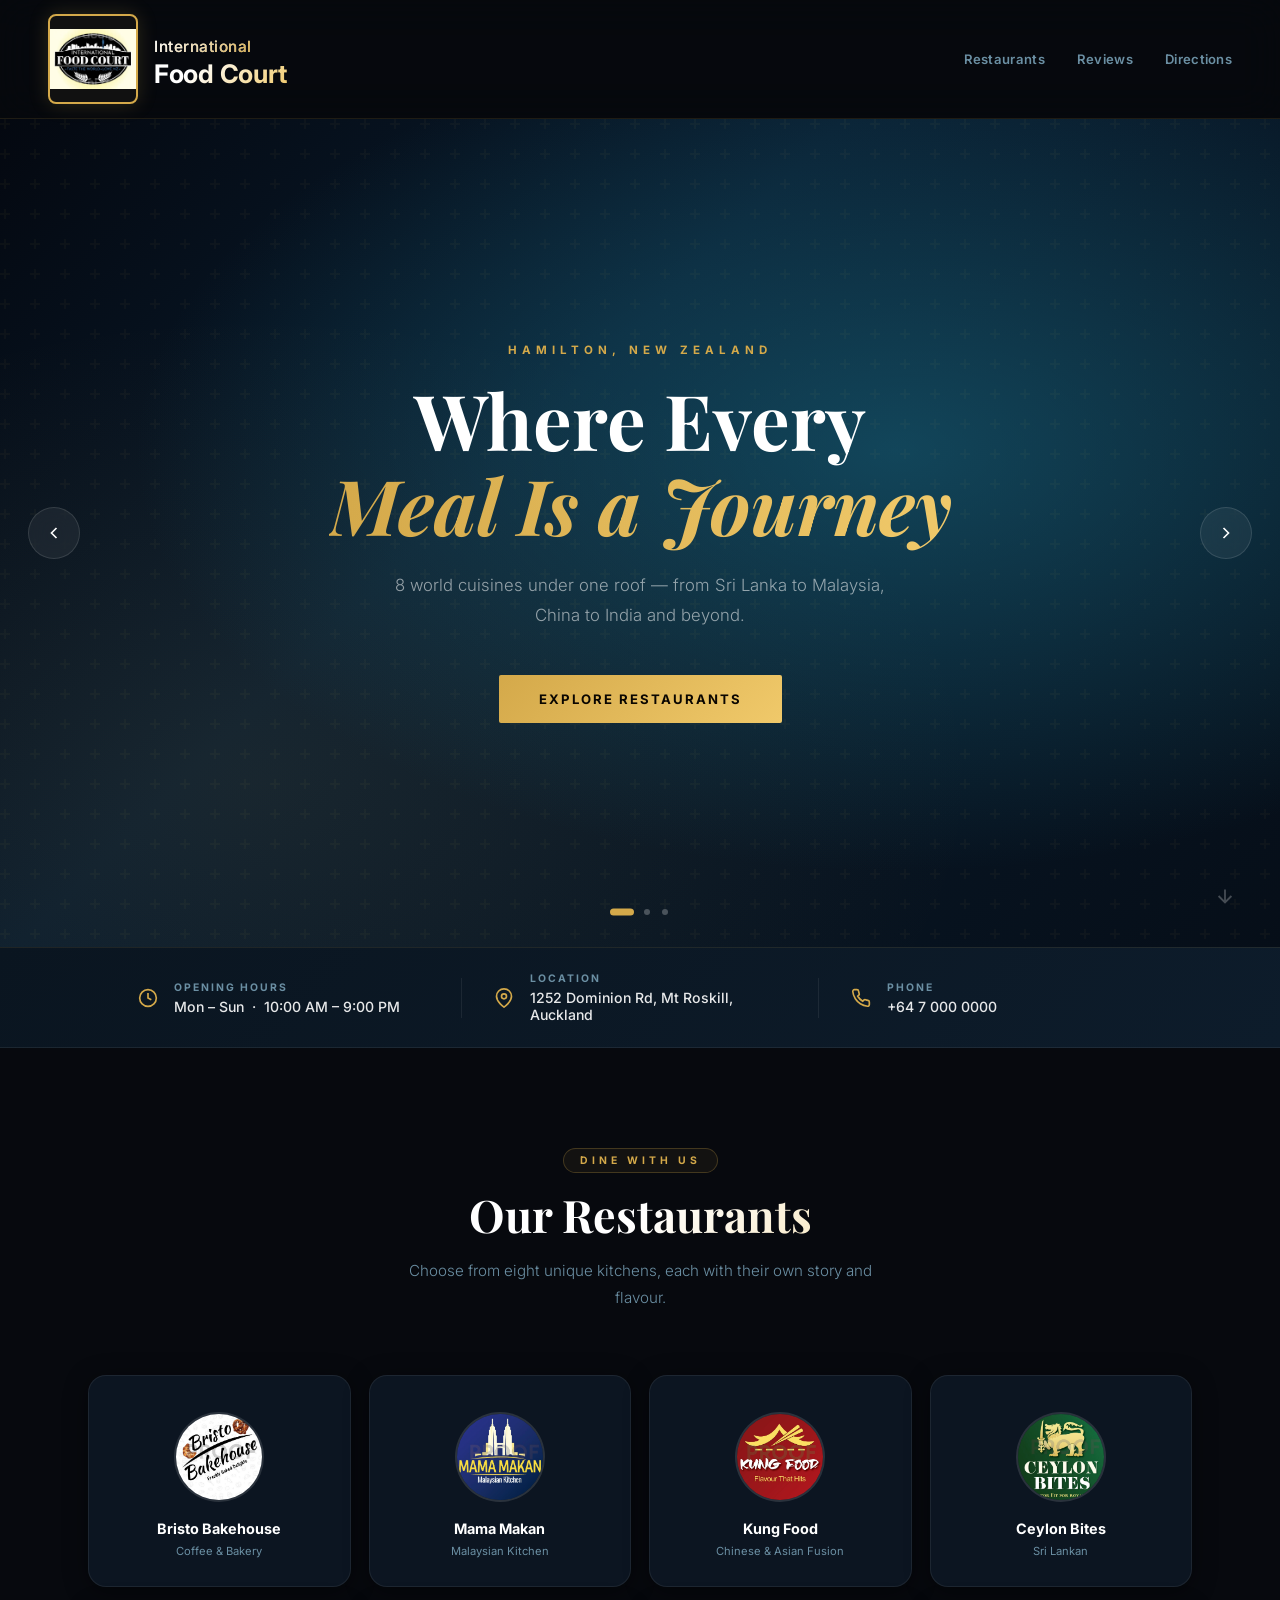
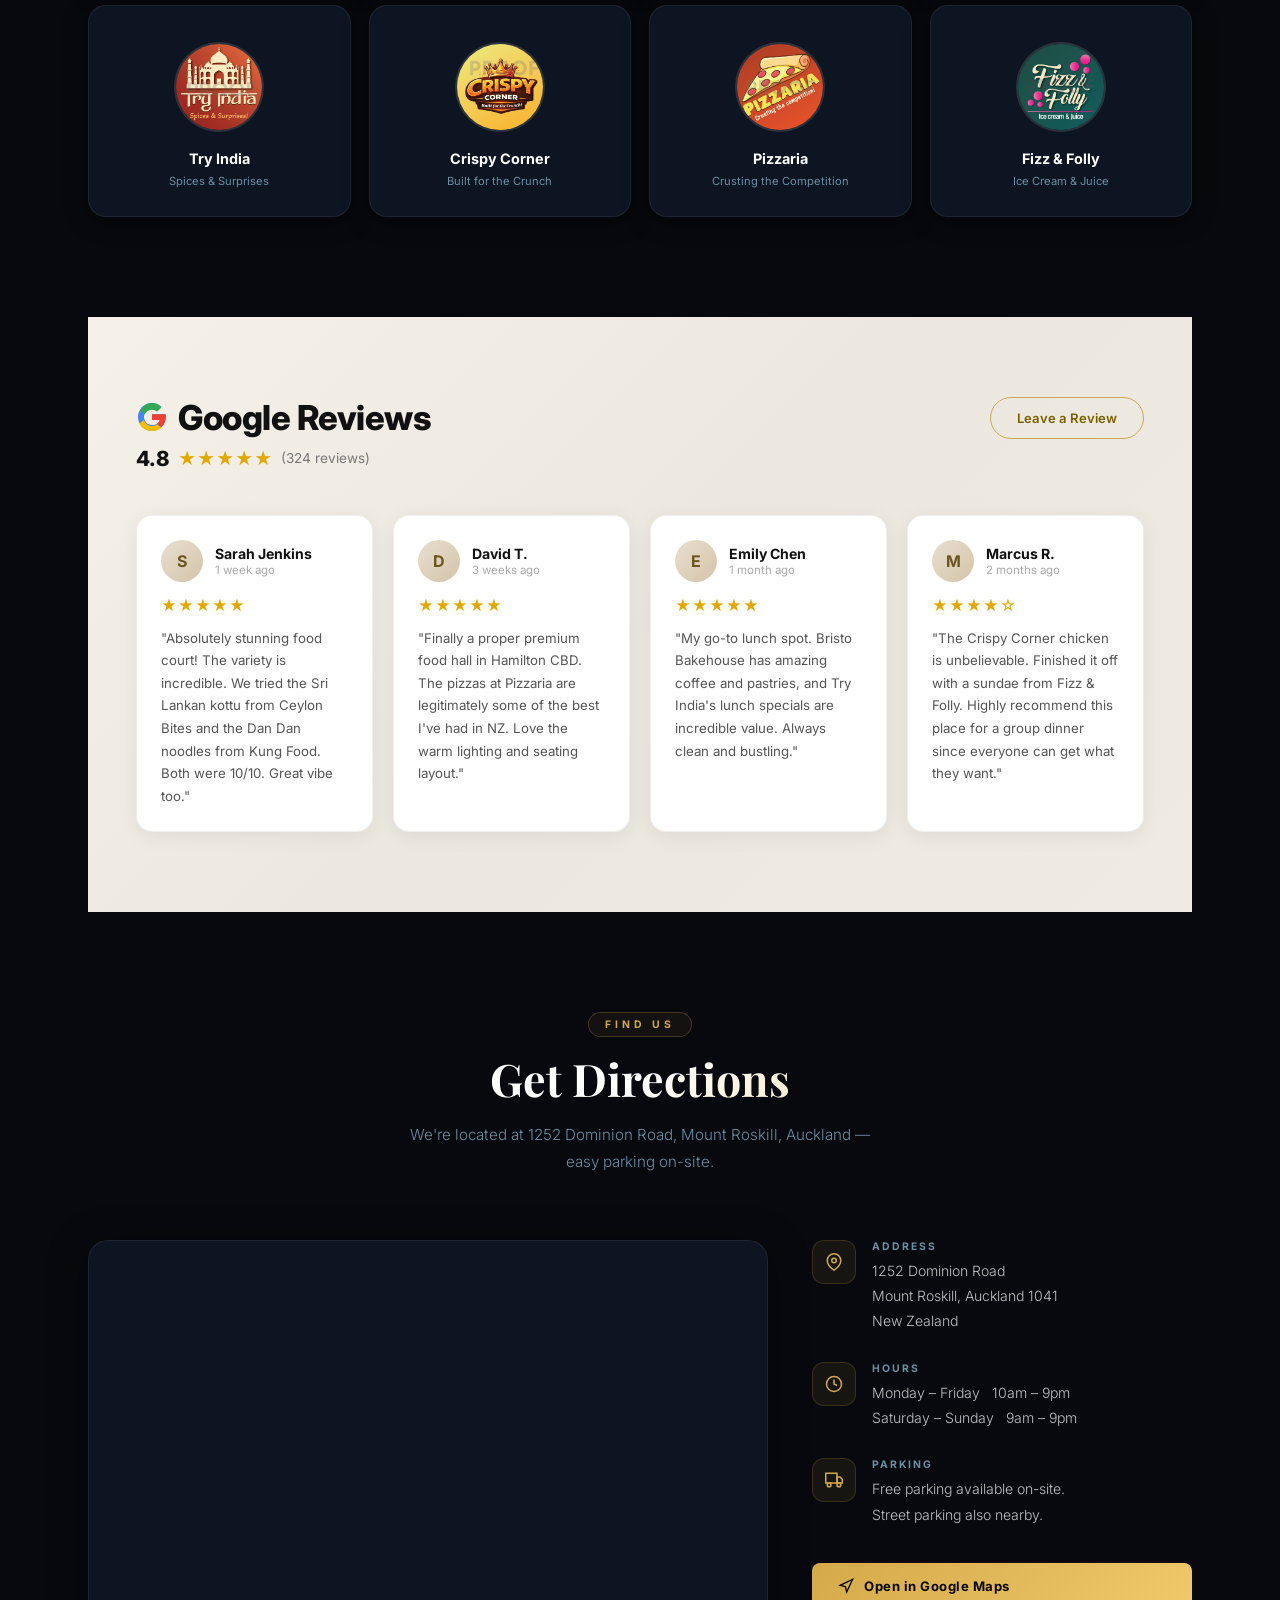
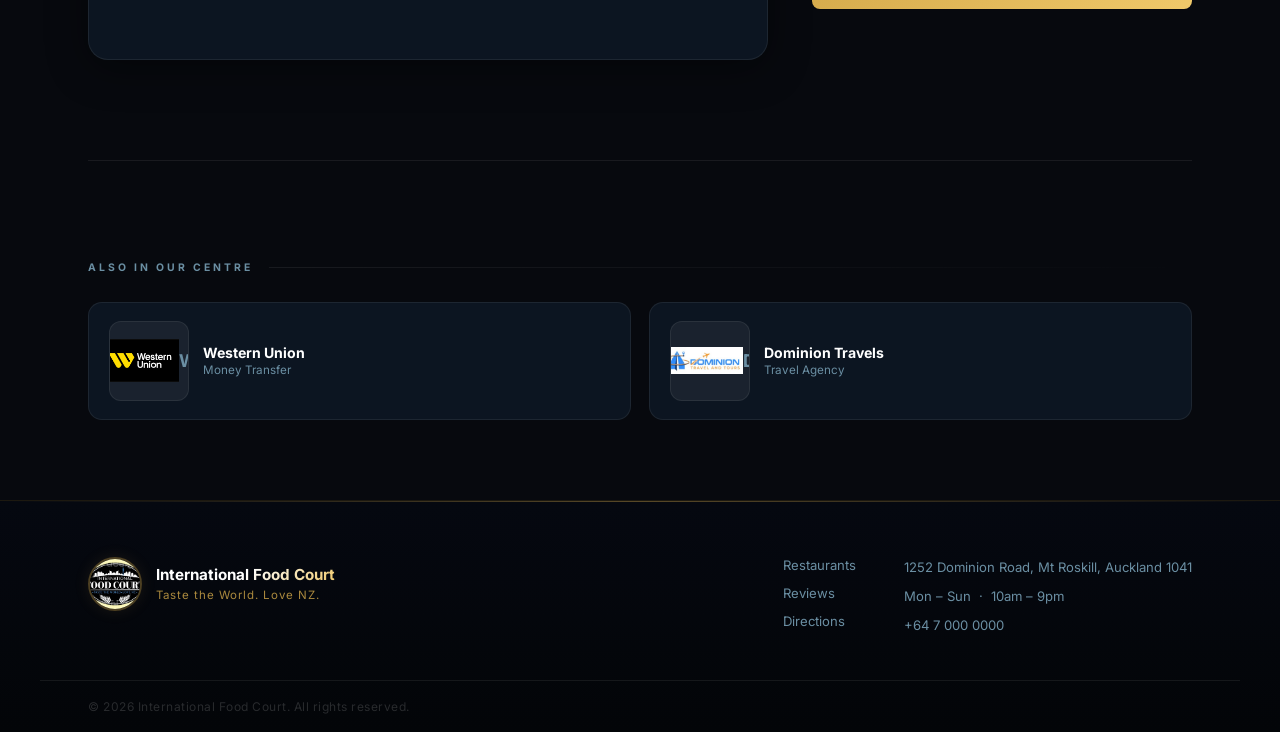
==== commit b402dfa6: "Fix service logos: bigger size (80px), 2-column grid, remove coming soon tags Co-Authored-By: Claude" ====
--- a/index.html
+++ b/index.html
@@ -174,8 +174,7 @@
           </div>
         </a>
 
-        <a class="shop-card coming-soon reveal reveal-delay-5" href="#">
-          <span class="coming-tag">Coming Soon</span>
+        <a class="shop-card reveal reveal-delay-5" href="#">
           <div class="shop-card-logo">
             <img src="images/logos/try-india.jpeg" alt=""
                  onerror="this.style.display='none';this.nextElementSibling.style.display='flex'">
@@ -187,8 +186,7 @@
           </div>
         </a>
 
-        <a class="shop-card coming-soon reveal reveal-delay-6" href="#">
-          <span class="coming-tag">Coming Soon</span>
+        <a class="shop-card reveal reveal-delay-6" href="#">
           <div class="shop-card-logo">
             <img src="images/logos/crispy-corner.jpeg" alt=""
                  onerror="this.style.display='none';this.nextElementSibling.style.display='flex'">
@@ -200,8 +198,7 @@
           </div>
         </a>
 
-        <a class="shop-card coming-soon reveal reveal-delay-7" href="#">
-          <span class="coming-tag">Coming Soon</span>
+        <a class="shop-card reveal reveal-delay-7" href="#">
           <div class="shop-card-logo">
             <img src="images/logos/pizzaria.jpeg" alt=""
                  onerror="this.style.display='none';this.nextElementSibling.style.display='flex'">
@@ -213,8 +210,7 @@
           </div>
         </a>
 
-        <a class="shop-card coming-soon reveal reveal-delay-8" href="#">
-          <span class="coming-tag">Coming Soon</span>
+        <a class="shop-card reveal reveal-delay-8" href="#">
           <div class="shop-card-logo">
             <img src="images/logos/fizz-folly.jpeg" alt=""
                  onerror="this.style.display='none';this.nextElementSibling.style.display='flex'">
--- a/css/styles.css
+++ b/css/styles.css
@@ -748,8 +748,8 @@
 .services-section { padding-bottom: 80px; }
 .services-grid {
   display: grid;
-  grid-template-columns: repeat(3, 1fr);
-  gap: 14px;
+  grid-template-columns: repeat(2, 1fr);
+  gap: 18px;
 }
 .service-card {
   display: flex;
@@ -768,8 +768,8 @@
   box-shadow: 0 8px 28px rgba(0,0,0,0.3);
 }
 .service-logo {
-  width: 46px; height: 46px;
-  border-radius: 10px;
+  width: 80px; height: 80px;
+  border-radius: 12px;
   overflow: hidden;
   background: rgba(255,255,255,0.06);
   display: flex; align-items: center; justify-content: center;
